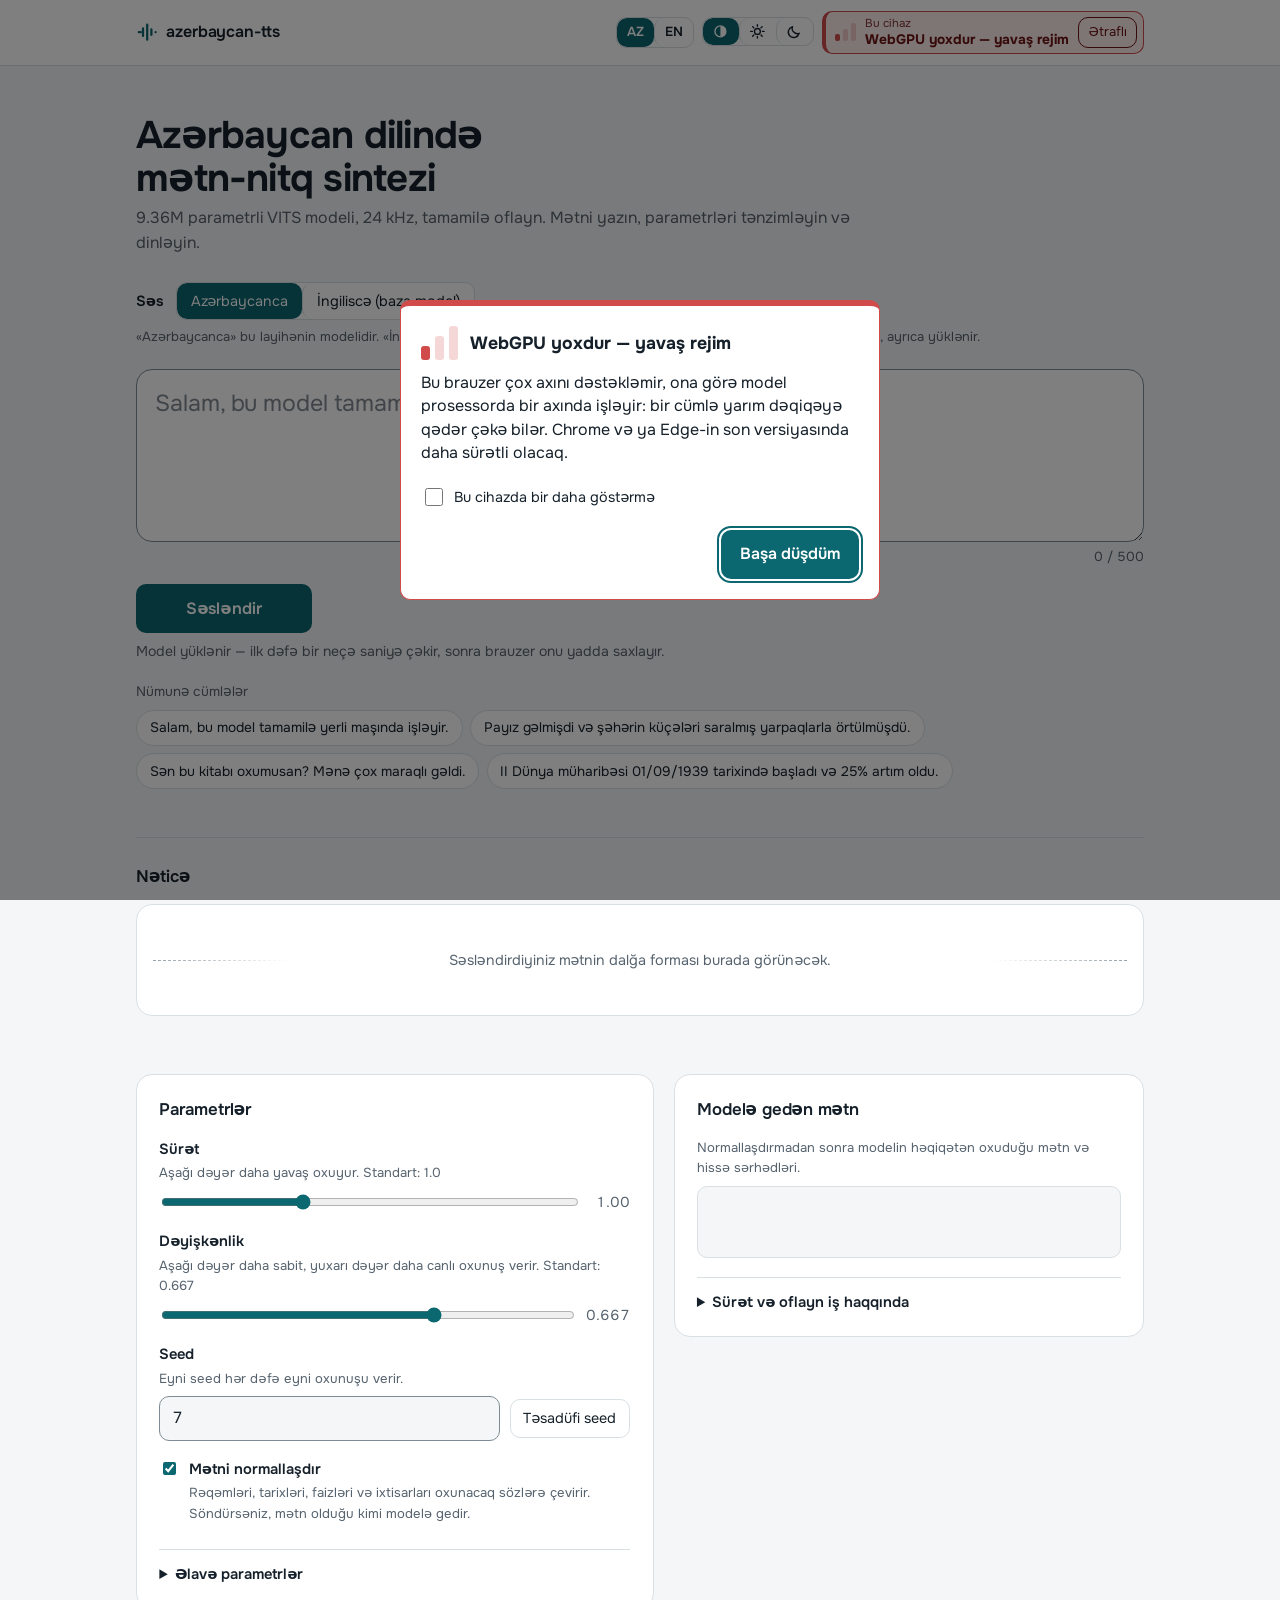
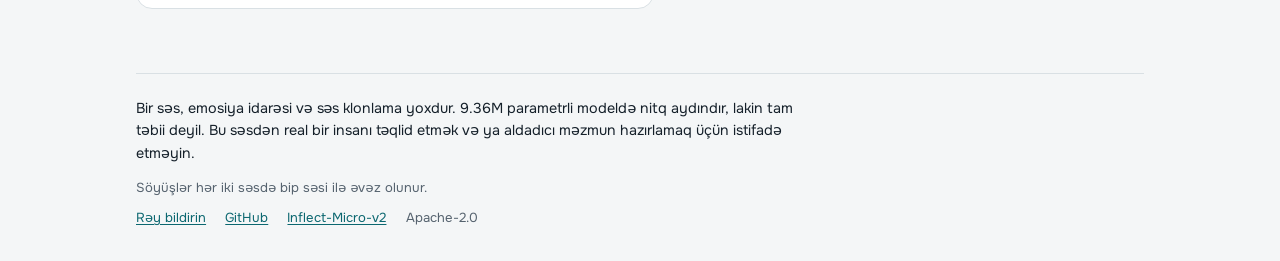
==== web/index.html @ f4b66fbd "feat(web): fit the phone popup on a small screen without scrolling On phones up to 375x667 the popup" ====
<!doctype html>
<html lang="az">
  <head>
    <meta charset="utf-8" />
    <meta name="viewport" content="width=device-width, initial-scale=1, viewport-fit=cover" />
    <title>Azərbaycan dilində mətn-nitq sintezi</title>
    <meta
      name="description"
      content="Offline Azerbaijani text-to-speech running entirely in the browser: a 9.36M-parameter VITS model through ONNX Runtime Web."
    />
    <meta
      name="theme-color"
      content="#f4f6f7"
      data-color="#f4f6f7"
      media="(prefers-color-scheme: light)"
    />
    <meta
      name="theme-color"
      content="#0f1519"
      data-color="#0f1519"
      media="(prefers-color-scheme: dark)"
    />
    <script>
      // Before the first paint, so a dark choice never flashes white.
      // The same rule as initialTheme() in js/theme.js.
      (function () {
        var theme = null;
        try {
          theme = localStorage.getItem("theme");
        } catch (e) {}
        if (theme !== "light" && theme !== "dark") {
          theme = new URLSearchParams(location.search).get("__theme");
        }
        if (theme === "light" || theme === "dark") {
          document.documentElement.setAttribute("data-theme", theme);
        }
      })();
    </script>
    <link rel="preconnect" href="https://cdn.jsdelivr.net" crossorigin />
    <link rel="preconnect" href="https://fonts.googleapis.com" />
    <link rel="preconnect" href="https://fonts.gstatic.com" crossorigin />
    <!-- Onest carries ə, ğ, ı and İ in its latin-ext subset; the system font
         takes over if it never arrives, so the page still works offline. -->
    <link
      rel="stylesheet"
      href="https://fonts.googleapis.com/css2?family=Onest:wght@400;500;600;700&display=swap"
    />
    <link rel="stylesheet" href="./tokens.css" />
    <link rel="stylesheet" href="./styles.css" />
    <link rel="stylesheet" href="./components.css" />
    <link
      rel="icon"
      href="data:image/svg+xml,<svg xmlns='http://www.w3.org/2000/svg' viewBox='0 0 16 16'><rect width='16' height='16' rx='4' fill='%230b6770'/><path d='M3 8h1M5.5 5v6M8 3v10M10.5 6v4M13 8h0' stroke='white' stroke-width='1.6' stroke-linecap='round'/></svg>"
    />
  </head>
  <body>
    <a class="skip-link" href="#text">Mətnə keç</a>

    <header class="topbar">
      <p class="brand" translate="no">
        <svg class="brand-mark" viewBox="0 0 24 24" aria-hidden="true" focusable="false">
          <path d="M3 12h2M7.5 8v8M12 4v16M16.5 9v6M21 12h0" />
        </svg>
        <span class="brand-name">azerbaycan-tts</span>
      </p>

      <div class="topbar-controls">
        <div class="switch" role="group" aria-labelledby="language-label">
          <span id="language-label" class="visually-hidden"></span>
          <div class="segmented segmented-small">
            <button type="button" class="segment is-active" data-language="az" lang="az" aria-label="Azərbaycanca">AZ</button>
            <button type="button" class="segment" data-language="en" lang="en" aria-label="English">EN</button>
          </div>
        </div>

        <div class="switch" role="group" aria-labelledby="theme-label">
          <span id="theme-label" class="visually-hidden">Görünüş</span>
          <div class="segmented segmented-small">
            <button type="button" class="segment is-active" data-theme-choice="auto" aria-label="Avtomatik" title="Avtomatik">
              <svg viewBox="0 0 20 20" aria-hidden="true" focusable="false"><circle cx="10" cy="10" r="6.5" /><path class="fill" d="M10 3.5a6.5 6.5 0 0 1 0 13Z" /></svg>
            </button>
            <button type="button" class="segment" data-theme-choice="light" aria-label="Açıq" title="Açıq">
              <svg viewBox="0 0 20 20" aria-hidden="true" focusable="false"><circle cx="10" cy="10" r="3.5" /><path d="M10 2v2M10 16v2M2 10h2M16 10h2M4.3 4.3l1.4 1.4M14.3 14.3l1.4 1.4M4.3 15.7l1.4-1.4M14.3 5.7l1.4-1.4" /></svg>
            </button>
            <button type="button" class="segment" data-theme-choice="dark" aria-label="Tünd" title="Tünd">
              <svg viewBox="0 0 20 20" aria-hidden="true" focusable="false"><path d="M15.5 12.5A6.5 6.5 0 0 1 7.5 4.5a6.5 6.5 0 1 0 8 8Z" /></svg>
            </button>
          </div>
        </div>

        <!-- Checked the moment the page opens; js/device-check.js decides. -->
        <aside id="device-card" class="device-card" data-tone="pending" aria-labelledby="device-label">
          <span class="meter" data-bars="0" aria-hidden="true"><i></i><i></i><i></i></span>
          <div class="device-body" aria-live="polite">
            <span id="device-label" class="device-label">Bu cihaz</span>
            <strong id="device-title" class="device-title">Cihaz yoxlanılır…</strong>
          </div>
          <button id="device-details" type="button" class="ghost device-details" hidden></button>
        </aside>
      </div>
    </header>

    <dialog id="device-dialog" class="device-dialog" aria-labelledby="dialog-title" aria-describedby="dialog-text">
      <form method="dialog" class="dialog-inner">
        <div class="dialog-head">
          <span class="meter meter-large" data-bars="0" aria-hidden="true"><i></i><i></i><i></i></span>
          <h2 id="dialog-title" class="dialog-title"></h2>
        </div>
        <!-- One panel at a time, so the dialog fits a small phone without
             scrolling: the plain words, or the technical reasons. -->
        <div id="dialog-main" class="dialog-main">
          <p id="dialog-text" class="dialog-text"></p>
          <p id="dialog-note" class="dialog-note" hidden></p>
          <button id="dialog-tech-open" type="button" class="link-button dialog-tech-open" hidden></button>
        </div>
        <div id="dialog-tech" class="dialog-tech" hidden>
          <ul id="dialog-tech-list"></ul>
        </div>
        <label class="dialog-check">
          <input id="dialog-dont-show" type="checkbox" name="dont-show" />
          <span id="dialog-dont-show-label"></span>
        </label>
        <div class="dialog-actions">
          <button id="dialog-tech-back" type="button" class="ghost dialog-tech-back" hidden></button>
          <a id="dialog-direct" class="ghost" target="_blank" rel="noopener" hidden></a>
          <button id="dialog-ok" class="primary dialog-ok" value="ok" autofocus></button>
        </div>
      </form>
    </dialog>

    <!-- Each toast carries its own role: status, or alert for errors. -->
    <div id="toasts" class="toasts"></div>

    <main class="stage">
      <section class="composer" aria-labelledby="title">
        <h1 id="title">Azərbaycan dilində mətn-nitq sintezi</h1>
        <p id="subtitle" class="subtitle"></p>

        <div class="voice-row" role="group" aria-labelledby="voice-label">
          <span class="field-label" id="voice-label">Səs</span>
          <div class="segmented">
            <button type="button" class="segment is-active" data-voice="az">
              Azərbaycanca
            </button>
            <button type="button" class="segment" data-voice="en">English</button>
          </div>
          <span class="field-info voice-info" id="voice-info"></span>
        </div>

        <label id="text-label" class="visually-hidden" for="text">Mətn</label>
        <textarea
          id="text"
          class="script-input"
          rows="4"
          autocomplete="off"
          name="text"
          spellcheck="false"
          enterkeyhint="go"
        ></textarea>
        <!-- The limit and what is wrong with the text; js/text-check.js decides. -->
        <p id="text-count" class="char-count" translate="no"></p>
        <p id="text-error" class="field-error" aria-live="polite" hidden></p>
        <p id="text-warning" class="field-warning" aria-live="polite" hidden></p>

        <div class="actions">
          <button id="speak" type="button" class="primary speak">Səsləndir</button>
          <button id="cancel" type="button" class="ghost cancel" aria-keyshortcuts="Escape" hidden>Dayandır</button>
          <span id="elapsed" class="elapsed" aria-hidden="true"></span>
        </div>

        <div
          id="progress"
          class="progress"
          role="progressbar"
          aria-valuemin="0"
          aria-valuemax="100"
          hidden
        >
          <div class="progress-fill"></div>
        </div>
        <p id="status" class="status" role="status" aria-live="polite"></p>
        <p id="slow-note" class="note slow-note" hidden></p>

        <!-- Phones only: why it is slower, where the result will appear, and
             what gives full speed and quality. js/backend-plan.js decides. -->
        <div id="phone-note" class="phone-note" role="note" hidden>
          <svg class="phone-note-icon" viewBox="0 0 20 20" aria-hidden="true" focusable="false">
            <rect x="5" y="1.5" width="10" height="17" rx="2.2" />
            <path d="M8.5 15.5h3" />
          </svg>
          <p>
            <span id="phone-note-text"></span>
            <button id="phone-why" type="button" class="link-button"></button>
          </p>
        </div>

        <div class="examples">
          <span id="examples-label" class="examples-label"></span>
          <div id="examples" class="example-list"></div>
        </div>
      </section>

      <section id="result" class="result" aria-labelledby="audio-label">
        <div class="result-head">
          <h2 id="audio-label" class="section-title"></h2>
          <span id="result-ready" class="ready-chip" hidden>
            <svg viewBox="0 0 20 20" aria-hidden="true" focusable="false"><path d="M4.5 10.5l3.5 3.5 7.5-8" /></svg>
            <span id="result-ready-text"></span>
          </span>
        </div>

        <!-- Which step of the fallback chain is speaking; js/mode-banner.js decides. -->
        <div id="mode-banner" class="mode-banner" role="note" aria-labelledby="mode-title" aria-live="polite" hidden>
          <svg class="mode-icon" viewBox="0 0 20 20" aria-hidden="true" focusable="false">
            <path class="icon-fast" d="M11.5 1.5 4 11h5l-1.5 7.5L15 9h-5l1.5-7.5Z" />
            <path class="icon-full" d="M10 1.5a8.5 8.5 0 1 0 0 17 8.5 8.5 0 0 0 0-17Zm-1.2 12.1L5 9.8l1.3-1.3 2.5 2.5 5-5 1.3 1.3-6.3 6.3Z" />
            <path class="icon-warn" d="M10 1.5 .8 17.5h18.4L10 1.5Zm-.9 5.5h1.8v5.5H9.1V7Zm0 7h1.8v1.8H9.1V14Z" />
          </svg>
          <div class="mode-body">
            <p id="mode-title" class="mode-title"></p>
            <p id="mode-text" class="mode-text"></p>
            <p id="mode-gpu" class="mode-text" hidden></p>
            <button id="mode-action" type="button" class="ghost mode-action" hidden></button>
          </div>
        </div>

        <!-- A picture of the audio; the <audio> below is the real control. -->
        <div class="wave" data-state="empty">
          <canvas id="wave" class="wave-canvas" aria-hidden="true"></canvas>
          <p id="wave-empty" class="wave-empty"></p>
        </div>

        <audio id="audio" controls preload="none" aria-describedby="stats" hidden></audio>
        <div class="result-actions">
          <a id="download" class="ghost" download="azerbaycan-tts.wav" hidden></a>
          <button id="copy-diagnostics" type="button" class="ghost" hidden></button>
          <span id="mode-badge" class="mode-badge" translate="no" hidden></span>
        </div>
        <p id="stats" class="stats"></p>
        <p id="copy-status" class="note" role="status" aria-live="polite"></p>
        <pre id="diagnostics" class="diagnostics" translate="no" hidden></pre>
      </section>

      <div class="lower">
        <section class="panel" aria-labelledby="parameters-heading">
          <h2 id="parameters-heading" class="section-title">Parametrlər</h2>

          <label class="field">
            <span class="field-label" id="speed-label">Sürət</span>
            <span class="field-info" id="speed-info"></span>
            <span class="slider-row">
              <input id="speed" type="range" min="0.5" max="2" step="0.05" value="1" />
              <output id="speed-value" for="speed">1.00</output>
            </span>
          </label>

          <label class="field">
            <span class="field-label" id="variation-label">Dəyişkənlik</span>
            <span class="field-info" id="variation-info"></span>
            <span class="slider-row">
              <input
                id="variation"
                type="range"
                min="0"
                max="1"
                step="0.001"
                value="0.667"
              />
              <output id="variation-value" for="variation">0.667</output>
            </span>
          </label>

          <label class="field">
            <span class="field-label" id="seed-label">Seed</span>
            <span class="field-info" id="seed-info"></span>
            <span class="slider-row">
              <input
                id="seed"
                type="number"
                name="seed"
                inputmode="numeric"
                autocomplete="off"
                min="0"
                step="1"
                value="7"
              />
              <button id="shuffle" type="button" class="ghost"></button>
            </span>
          </label>

          <label class="field checkbox">
            <input id="normalise" type="checkbox" checked />
            <span>
              <span class="field-label" id="normalise-label"></span>
              <span class="field-info" id="normalise-info"></span>
            </span>
          </label>

          <details class="advanced">
            <summary id="advanced-label"></summary>
            <label class="field">
              <span class="field-label" id="max-words-label"></span>
              <span class="field-info" id="max-words-info"></span>
              <span class="slider-row">
                <input id="max-words" type="range" min="0" max="40" step="1" value="15" />
                <output id="max-words-value" for="max-words">15</output>
              </span>
            </label>
          </details>
        </section>

        <section class="panel" aria-labelledby="chunks-label">
          <h2 class="section-title" id="chunks-label"></h2>
          <p class="field-info" id="chunks-info"></p>
          <pre id="chunks" class="chunks" aria-live="polite"></pre>

          <details class="about">
            <summary id="about-label"></summary>
            <p id="offline-note" class="note"></p>
            <p id="speed-note" class="note"></p>
          </details>
        </section>
      </div>
    </main>

    <footer class="page-foot">
      <p id="footer"></p>
      <p id="censor-note" class="note"></p>
      <p class="note links">
        <a
          id="feedback-link"
          href="https://huggingface.co/spaces/ilqarrrr/Inflect_Micro_v2_Azerbaijan/discussions"
          target="_blank"
          rel="noopener"
        >Rəy bildirin</a>
        <a href="https://github.com/HuseynliIlqar/Inflect_Micro_v2_Azerbaijan">GitHub</a>
        <a href="https://huggingface.co/owensong/Inflect-Micro-v2">Inflect-Micro-v2</a>
        <span>Apache-2.0</span>
      </p>
    </footer>

    <script type="module" src="./app.js"></script>
  </body>
</html>
---- web/tokens.css ----
/* Design tokens: one light set, then the dark set twice -- once for a device
   in dark mode, once for a visitor who picked dark. Keep the three in sync. */

:root {
  color-scheme: light dark;

  --ink: #15202a;
  --ink-soft: #56636f;
  --paper: #f4f6f7;
  --panel: #ffffff;
  --line: #d9e0e4;
  --accent: #0b6770;
  --accent-ink: #ffffff;
  --accent-soft: #e1eff0;
  --focus: #0b6770;
  --wave-rest: #8a979f;
  /* Form fields need a 3:1 boundary (WCAG 1.4.11); --line is for dividers. */
  --field-line: #7f8c95;
  /* The mode banner: fast mode and fallbacks are warnings, not errors. */
  --warn-bg: #fff5e0;
  --warn-line: #e0a23c;
  --warn-ink: #5a3a00;
  /* The device check: green when WebGPU runs, red when one thread must do. */
  --good-bg: #e8f6ec;
  --good-line: #2f9e55;
  --good-ink: #0f4d25;
  --bad-bg: #fdecec;
  --bad-line: #d24b4b;
  --bad-ink: #6e1414;

  --radius: 10px;
  --radius-lg: 16px;
  --gap: 1rem;
  --gutter: max(16px, env(safe-area-inset-left));
  --stage: 1040px;
  --measure: 68ch;
  --font: "Onest", ui-sans-serif, system-ui, "Segoe UI", Roboto, sans-serif;
  --mono: ui-monospace, SFMono-Regular, Menlo, Consolas, monospace;
}

/* Dark follows the device unless the visitor picked light; `data-theme` is set
   by js/theme.js (and the inline script in index.html, before first paint). */
@media (prefers-color-scheme: dark) {
  :root:not([data-theme="light"]) {
    --ink: #e4ebee;
    --ink-soft: #93a2ad;
    --paper: #0f1519;
    --panel: #151d22;
    --line: #243038;
    --accent: #56c2c8;
    --accent-ink: #052326;
    --accent-soft: #11302f;
    --focus: #7fd3d8;
    --wave-rest: #5f707b;
    --field-line: #5f707b;
    --warn-bg: #2a2111;
    --warn-line: #9a6f22;
    --warn-ink: #f2d8a2;
    --good-bg: #10261a;
    --good-line: #2f8f52;
    --good-ink: #b6e8c6;
    --bad-bg: #2c1414;
    --bad-line: #b14545;
    --bad-ink: #f4c2c2;
  }
}

:root[data-theme="dark"] {
  color-scheme: dark;
  --ink: #e4ebee;
  --ink-soft: #93a2ad;
  --paper: #0f1519;
  --panel: #151d22;
  --line: #243038;
  --accent: #56c2c8;
  --accent-ink: #052326;
  --accent-soft: #11302f;
  --focus: #7fd3d8;
  --wave-rest: #5f707b;
  --field-line: #5f707b;
  --warn-bg: #2a2111;
  --warn-line: #9a6f22;
  --warn-ink: #f2d8a2;
  --good-bg: #10261a;
  --good-line: #2f8f52;
  --good-ink: #b6e8c6;
  --bad-bg: #2c1414;
  --bad-line: #b14545;
  --bad-ink: #f4c2c2;
}

:root[data-theme="light"] {
  color-scheme: light;
}
---- web/styles.css ----
/* A quiet page with one loud thing: the waveform of what was just spoken.
   Caspian teal on cool paper; Onest for everything, monospace only where the
   text is literally machine input (the chunks, the diagnostics). */

* {
  box-sizing: border-box;
}

/* `hidden` must win over any `display` a class sets, e.g. `.ghost`. */
[hidden] {
  display: none !important;
}

body {
  margin: 0;
  touch-action: manipulation;
  -webkit-tap-highlight-color: transparent;
  padding-bottom: env(safe-area-inset-bottom);
  background: var(--paper);
  color: var(--ink);
  font: 16px/1.55 var(--font);
  -webkit-text-size-adjust: 100%;
}

h1 {
  margin: 0 0 0.4rem;
  max-width: 22ch;
  text-wrap: balance;
  font-size: clamp(1.6rem, 3.6vw, 2.4rem);
  font-weight: 650;
  line-height: 1.12;
  letter-spacing: -0.02em;
}

.section-title {
  margin: 0 0 0.9rem;
  font-size: 1.05rem;
  font-weight: 600;
  letter-spacing: -0.005em;
}

a {
  color: var(--accent);
  text-underline-offset: 0.18em;
}

a:hover {
  text-decoration-thickness: 2px;
}

:focus-visible {
  outline: 2px solid var(--focus);
  outline-offset: 2px;
}

/* -- the top bar: identity on the left, page settings on the right ----------- */

.topbar {
  display: flex;
  flex-wrap: wrap;
  gap: 0.6rem 1rem;
  align-items: center;
  justify-content: space-between;
  /* The bar spans the window; its contents line up with the stage below. */
  padding: 0.7rem max(var(--gutter), calc((100% - var(--stage)) / 2 + var(--gutter)));
  border-bottom: 1px solid var(--line);
  background: var(--panel);
}

.brand {
  display: inline-flex;
  gap: 0.5rem;
  align-items: center;
  margin: 0;
  font-weight: 600;
  letter-spacing: -0.01em;
}

.brand-mark {
  width: 1.4rem;
  height: 1.4rem;
  fill: none;
  stroke: var(--accent);
  stroke-width: 2.4;
  stroke-linecap: round;
}

.topbar-controls {
  display: flex;
  flex-wrap: wrap;
  gap: 0.5rem;
  align-items: center;
}

/* -- controls ------------------------------------------------------------------ */

.segmented {
  display: inline-flex;
  border: 1px solid var(--line);
  border-radius: var(--radius);
  overflow: hidden;
  background: var(--panel);
}

.segment {
  display: inline-flex;
  gap: 0.35rem;
  align-items: center;
  justify-content: center;
  padding: 0.45rem 0.85rem;
  border: 0;
  background: transparent;
  color: var(--ink);
  font: inherit;
  font-size: 0.9rem;
  cursor: pointer;
}

.segment + .segment {
  border-inline-start: 1px solid var(--line);
}

.segment.is-active {
  background: var(--accent);
  color: var(--accent-ink);
}

.segmented-small .segment {
  padding: 0.3rem 0.6rem;
  font-size: 0.82rem;
  font-weight: 600;
  letter-spacing: 0.02em;
}

.segment svg {
  width: 1.05rem;
  height: 1.05rem;
  fill: none;
  stroke: currentColor;
  stroke-width: 1.6;
  stroke-linecap: round;
}

.segment svg .fill {
  fill: currentColor;
  stroke: none;
}

button,
.ghost {
  font: inherit;
  border-radius: var(--radius);
  cursor: pointer;
}

.primary {
  width: 100%;
  padding: 0.75rem 1.2rem;
  border: 0;
  background: var(--accent);
  color: var(--accent-ink);
  font-weight: 600;
}

.primary[disabled] {
  opacity: 0.55;
  cursor: progress;
}

.ghost {
  display: inline-block;
  padding: 0.45rem 0.8rem;
  border: 1px solid var(--line);
  background: transparent;
  color: inherit;
  font-size: 0.9rem;
  text-decoration: none;
  white-space: nowrap;
}

/* Only where a pointer can hover: on a touch screen the hover colour would
   stick to the last button tapped. */
@media (hover: hover) {
  .segment:hover:not(.is-active),
  .example:hover,
  .ghost:hover {
    border-color: var(--accent);
    color: var(--accent);
  }

  .primary:hover:not([disabled]) {
    filter: brightness(1.08);
  }
}

/* -- the stage ----------------------------------------------------------------- */

.stage {
  max-width: var(--stage);
  margin: 0 auto;
  padding: clamp(1.5rem, 4vw, 3rem) var(--gutter) 0;
}

.subtitle {
  margin: 0 0 1.6rem;
  max-width: var(--measure);
  color: var(--ink-soft);
}

.voice-row {
  display: flex;
  flex-wrap: wrap;
  gap: 0.4rem 0.75rem;
  align-items: center;
  margin-bottom: 0.9rem;
}

.voice-row .field-label {
  margin: 0;
}

.voice-info {
  flex-basis: 100%;
  margin: 0;
}

/* The script: what will be spoken, set large, because it is the point. */
.script-input {
  display: block;
  width: 100%;
  min-height: 9.5rem;
  padding: 1rem 1.15rem;
  border: 1px solid var(--field-line);
  border-radius: var(--radius-lg);
  background: var(--panel);
  color: var(--ink);
  font: 400 clamp(1.15rem, 2.2vw, 1.45rem) / 1.5 var(--font);
  letter-spacing: -0.005em;
  resize: vertical;
}

.script-input::placeholder {
  color: var(--ink-soft);
  opacity: 0.75;
}

.script-input:focus-visible {
  /* Transparent, not none: forced-colors mode paints it where the shadow vanishes. */
  outline: 2px solid transparent;
  border-color: var(--accent);
  box-shadow: 0 0 0 3px color-mix(in srgb, var(--accent) 28%, transparent);
}

.actions {
  display: flex;
  flex-wrap: wrap;
  gap: 0.6rem;
  align-items: center;
  margin-top: 1rem;
}

.speak {
  width: auto;
  min-width: 11rem;
  padding-inline: 1.6rem;
  font-size: 1.02rem;
}

.cancel {
  padding-block: 0.7rem;
}

.elapsed {
  margin-inline-start: auto;
  font-size: 0.88rem;
  color: var(--ink-soft);
  font-variant-numeric: tabular-nums;
}

.status {
  min-height: 1.5rem;
  margin: 0.5rem 0 0;
  font-size: 0.88rem;
  color: var(--ink-soft);
}

.progress {
  position: relative;
  height: 4px;
  margin-top: 0.9rem;
  overflow: hidden;
  border-radius: 999px;
  background: var(--line);
}

.progress-fill {
  height: 100%;
  width: 0;
  border-radius: inherit;
  background: var(--accent);
  transition: width 0.25s ease-out;
}

/* A known fraction can sit still for a whole chunk; a faint shimmer on the
   track shows the work has not stalled. */
.progress:not(.is-indeterminate)::after {
  content: "";
  position: absolute;
  inset: 0;
  background: linear-gradient(
    90deg,
    transparent,
    color-mix(in srgb, var(--accent) 35%, transparent),
    transparent
  );
  transform: translateX(-100%);
  animation: progress-shimmer 1.6s ease-in-out infinite;
}

@keyframes progress-shimmer {
  to {
    transform: translateX(100%);
  }
}

/* Unknown size: a segment sweeps across instead of a width that means nothing. */
.progress.is-indeterminate .progress-fill {
  position: absolute;
  inset-block: 0;
  width: 35%;
  animation: progress-sweep 1.2s ease-in-out infinite;
}

@keyframes progress-sweep {
  from {
    left: -35%;
  }
  to {
    left: 100%;
  }
}

.slow-note {
  margin-top: 0.2rem;
}

.examples {
  margin-top: 1rem;
}

.examples-label {
  display: block;
  margin-bottom: 0.5rem;
  font-size: 0.85rem;
  color: var(--ink-soft);
}

.example-list {
  display: flex;
  flex-wrap: wrap;
  gap: 0.45rem;
}

.example {
  max-width: 100%;
  padding: 0.4rem 0.8rem;
  border: 1px solid var(--line);
  border-radius: 999px;
  background: var(--panel);
  color: inherit;
  font-size: 0.86rem;
  text-align: start;
  white-space: normal;
}

/* -- the result: the waveform, then the player ---------------------------------- */

.result {
  margin-top: clamp(2rem, 5vw, 3rem);
  padding-top: 1.6rem;
  border-top: 1px solid var(--line);
}

.wave {
  position: relative;
  height: 112px;
  padding: 0.8rem 1rem;
  border: 1px solid var(--line);
  border-radius: var(--radius-lg);
  background: var(--panel);
}

.wave-canvas {
  display: block;
  width: 100%;
  height: 100%;
}

.wave[data-state="ready"] .wave-canvas {
  cursor: pointer;
}

/* Before the first clip: a dashed baseline where the audio will be drawn. */
.wave[data-state="empty"]::before {
  content: "";
  position: absolute;
  inset-inline: 1rem;
  top: 50%;
  border-top: 1px dashed var(--wave-rest);
}

.wave-empty {
  position: absolute;
  inset: 0;
  display: grid;
  place-items: center;
  margin: 0;
  padding: 0 1rem;
  text-align: center;
  font-size: 0.9rem;
  color: var(--ink-soft);
}

.wave-empty:not(:empty) {
  /* The text sits on a patch of panel so the dashed line does not strike it. */
  background: radial-gradient(closest-side, var(--panel) 70%, transparent);
}

.wave[data-state="ready"] .wave-empty {
  display: none;
}

.result audio {
  display: block;
  width: 100%;
  margin-top: 0.75rem;
}

.result-actions {
  display: flex;
  flex-wrap: wrap;
  gap: 0.5rem;
  align-items: center;
  margin-top: 0.6rem;
}



.stats {
  margin: 0.5rem 0 0;
  font-size: 0.85rem;
  color: var(--ink-soft);
  font-variant-numeric: tabular-nums;
}

/* -- below the result: the knobs, and what the model actually read -------------- */

.lower {
  display: grid;
  grid-template-columns: minmax(0, 1.1fr) minmax(0, 1fr);
  gap: 1.25rem;
  align-items: start;
  margin-top: clamp(2rem, 5vw, 3rem);
}

@media (max-width: 820px) {
  .lower {
    grid-template-columns: minmax(0, 1fr);
  }
}

.panel {
  padding: clamp(1rem, 2.5vw, 1.4rem);
  background: var(--panel);
  border: 1px solid var(--line);
  border-radius: var(--radius-lg);
}

.field {
  display: block;
  margin-bottom: 1.1rem;
}

.field-label {
  display: block;
  margin-bottom: 0.15rem;
  font-weight: 600;
  font-size: 0.92rem;
}

.field-info {
  display: block;
  margin-bottom: 0.45rem;
  font-size: 0.82rem;
  color: var(--ink-soft);
}

input[type="number"] {
  width: 100%;
  padding: 0.55rem 0.7rem;
  border: 1px solid var(--field-line);
  border-radius: var(--radius);
  background: var(--paper);
  color: inherit;
  font: inherit;
  font-variant-numeric: tabular-nums;
}

.slider-row {
  display: flex;
  gap: 0.6rem;
  align-items: center;
}

input[type="range"] {
  flex: 1;
  min-width: 0;
  accent-color: var(--accent);
}

output {
  min-width: 4ch;
  font-variant-numeric: tabular-nums;
  font-size: 0.9rem;
  color: var(--ink-soft);
  text-align: end;
}

.checkbox {
  display: flex;
  gap: 0.6rem;
  align-items: start;
}

.checkbox input {
  margin-top: 0.25rem;
  accent-color: var(--accent);
}

.chunks {
  margin: 0;
  padding: 0.7rem 0.8rem;
  min-height: 4.5rem;
  max-height: 14rem;
  overflow: auto;
  border: 1px solid var(--line);
  border-radius: var(--radius);
  background: var(--paper);
  font: 0.85rem/1.55 var(--mono);
  white-space: pre-wrap;
  word-break: break-word;
}

.advanced,
.about {
  border-top: 1px solid var(--line);
  padding-top: 0.8rem;
}

.about {
  margin-top: 1.2rem;
}

.advanced summary,
.about summary {
  cursor: pointer;
  font-weight: 600;
  font-size: 0.92rem;
}

.advanced .field {
  margin: 0.9rem 0 0.2rem;
}

.note {
  margin: 0.6rem 0 0;
  font-size: 0.82rem;
  color: var(--ink-soft);
}

.page-foot {
  max-width: var(--stage);
  margin: clamp(2.5rem, 6vw, 4rem) auto 0;
  padding: 1.5rem var(--gutter) 2rem;
  /* A rule as wide as the stage's content, not its padding. */
  background: linear-gradient(var(--line), var(--line)) center top /
    calc(100% - 2 * var(--gutter)) 1px no-repeat;
  font-size: 0.9rem;
  color: var(--ink-soft);
}

.page-foot > p:first-child {
  max-width: var(--measure);
  margin-top: 0;
  color: var(--ink);
}

.links {
  display: flex;
  flex-wrap: wrap;
  gap: 0.4rem 1.2rem;
}

.skip-link {
  position: absolute;
  left: -9999px;
  padding: 0.5rem 0.9rem;
  background: var(--accent);
  color: var(--accent-ink);
  border-radius: var(--radius);
}

.skip-link:focus-visible {
  left: 16px;
  top: 16px;
  z-index: 10;
}

.visually-hidden {
  position: absolute;
  width: 1px;
  height: 1px;
  padding: 0;
  margin: -1px;
  overflow: hidden;
  clip-path: inset(50%);
  white-space: nowrap;
}


/* -- phones ------------------------------------------------------------------ */

/* A finger needs about 44px; a mouse does not, so the desktop stays compact. */
@media (pointer: coarse) {
  .segment,
  .ghost,
  .example {
    min-height: 44px;
  }

  .segmented-small .segment {
    min-width: 44px;
  }

  .ghost {
    display: inline-flex;
    align-items: center;
    justify-content: center;
  }

  .primary {
    min-height: 48px;
  }

  /* Padding, not display: flex -- flex would drop the disclosure triangle. */
  .advanced summary,
  .about summary {
    padding-block: 0.7rem;
  }

  .links a {
    display: inline-block;
    min-width: 44px;
    padding-block: 0.75rem;
    text-align: center;
  }
}

@media (max-width: 640px) {
  .topbar-controls {
    display: contents;
  }

  .brand {
    margin-inline-end: auto;
  }

  /* The heading right below names the page; the mark is enough up here. */
  .brand-name {
    position: absolute;
    width: 1px;
    height: 1px;
    overflow: hidden;
    clip-path: inset(50%);
    white-space: nowrap;
  }

  .subtitle {
    margin-bottom: 1.2rem;
    font-size: 0.95rem;
  }

  .script-input {
    min-height: 8rem;
    padding: 0.85rem 0.9rem;
  }

  .speak {
    flex: 1;
  }

  .elapsed {
    flex-basis: 100%;
    margin-inline-start: 0;
    text-align: end;
  }

  .wave {
    height: 88px;
    padding: 0.6rem 0.75rem;
  }

  .voice-row .segmented {
    display: flex;
    width: 100%;
  }

  .voice-row .segment {
    flex: 1 1 auto;
    min-width: 0;
    padding-inline: 0.5rem;
  }

  .panel {
    padding: 1rem 0.9rem;
  }
}

/* A phone held sideways has ~360px of height: the header must not eat half. */
@media (max-height: 500px) and (orientation: landscape) {
  .stage {
    padding-top: 1rem;
  }

  /* So the text box and the button share the first screen. */
  .script-input {
    min-height: 5rem;
  }

  /* Descriptions only: upright, the same phone shows them again. */
  .subtitle,
  .voice-info {
    display: none;
  }

  .voice-row {
    margin-bottom: 0.6rem;
  }

  /* One line: the width is there, the height is not. */
  h1 {
    max-width: none;
    margin-bottom: 0.7rem;
    font-size: 1.35rem;
  }

  .topbar {
    padding-block: 0.4rem;
  }
}

/* 320px phones: keep "İngiliscə (baza model)" on one line. */
@media (max-width: 360px) {
  .voice-row .segment {
    padding-inline: 0.35rem;
    font-size: 0.82rem;
  }
}

/* Folding phones (~280px): the voice labels cannot share a line, so the
   options stack instead of being clipped. */
@media (max-width: 300px) {
  .voice-row .segmented {
    flex-direction: column;
  }

  .voice-row .segment + .segment {
    border-inline-start: 0;
    border-block-start: 1px solid var(--line);
  }
}

@media (prefers-reduced-motion: reduce) {
  * {
    animation: none !important;
    transition: none !important;
  }

  /* Without the sweep, show that work is running as a dimmed full bar. */
  .progress.is-indeterminate .progress-fill {
    left: 0;
    width: 100%;
    opacity: 0.45;
  }
}
---- web/components.css ----
/* The fallback chain's mode banner; the device check: card, meter, dialog,
   toasts; the phone note and the result's Ready chip. Loaded after styles.css,
   whose tokens and base controls these build on. */

/* -- the mode banner: which step of the fallback chain is speaking -------------- */

.mode-banner {
  display: flex;
  gap: 0.7rem;
  align-items: flex-start;
  margin: 0.5rem 0;
  padding: 0.75rem 0.85rem;
  border: 1px solid var(--warn-line);
  border-inline-start-width: 4px;
  border-radius: var(--radius);
  background: var(--warn-bg);
  color: var(--warn-ink);
}

/* Full quality was chosen: information, not a warning. */
.mode-banner[data-kind="full"] {
  border-color: var(--accent);
  background: var(--panel);
  color: var(--ink);
}

.mode-icon {
  flex: none;
  width: 1.25rem;
  height: 1.25rem;
  margin-top: 0.1rem;
  fill: currentColor;
}

.mode-icon path {
  display: none;
}

.mode-banner[data-kind="fast"] .icon-fast,
.mode-banner[data-kind="full"] .icon-full,
.mode-banner[data-kind="int8-failed"] .icon-warn,
.mode-banner[data-kind="gpu-failed"] .icon-warn {
  display: inline;
}

.mode-body {
  min-width: 0;
}

.mode-title {
  margin: 0;
  font-weight: 700;
}

.mode-text {
  margin: 0.2rem 0 0;
  font-size: 0.9rem;
  overflow-wrap: anywhere;
}

.mode-action {
  margin-top: 0.6rem;
  min-height: 44px;
  border-color: currentColor;
  font-weight: 600;
}

.mode-badge {
  display: inline-flex;
  gap: 0.35rem;
  padding: 0.2rem 0.55rem;
  border: 1px solid var(--line);
  border-radius: 999px;
  font: 0.8rem/1.4 ui-monospace, SFMono-Regular, Menlo, Consolas, monospace;
  color: var(--ink-soft);
}

.mode-badge[data-precision="int8"] {
  border-color: var(--warn-line);
  background: var(--warn-bg);
  color: var(--warn-ink);
}

.diagnostics {
  margin: 0.4rem 0 0;
  padding: 0.5rem 0.6rem;
  border: 1px solid var(--line);
  border-radius: var(--radius);
  background: var(--paper);
  font: 0.78rem/1.45 ui-monospace, SFMono-Regular, Menlo, Consolas, monospace;
  white-space: pre-wrap;
  word-break: break-word;
  user-select: all;
}


/* -- the device check: card, meter, dialog, toasts ------------------------------ */

/* One tone per verdict; every surface below reads these three. */
[data-tone="good"] {
  --tone-bg: var(--good-bg);
  --tone-line: var(--good-line);
  --tone-ink: var(--good-ink);
}

[data-tone="warn"] {
  --tone-bg: var(--warn-bg);
  --tone-line: var(--warn-line);
  --tone-ink: var(--warn-ink);
}

[data-tone="bad"] {
  --tone-bg: var(--bad-bg);
  --tone-line: var(--bad-line);
  --tone-ink: var(--bad-ink);
}

[data-tone="pending"] {
  --tone-bg: var(--panel);
  --tone-line: var(--line);
  --tone-ink: var(--ink-soft);
}

/* The speed meter: three rising bars, as many lit as the device is fast. */
.meter {
  display: inline-flex;
  flex: none;
  align-items: flex-end;
  gap: 3px;
  height: 18px;
  color: var(--tone-line);
}

.meter i {
  width: 5px;
  border-radius: 2px;
  background: currentColor;
  opacity: 0.22;
  transition: opacity 0.25s ease-out;
}

.meter i:nth-child(1) {
  height: 40%;
}

.meter i:nth-child(2) {
  height: 70%;
  transition-delay: 0.12s;
}

.meter i:nth-child(3) {
  height: 100%;
  transition-delay: 0.24s;
}

.meter[data-bars="1"] i:nth-child(-n + 1),
.meter[data-bars="2"] i:nth-child(-n + 2),
.meter[data-bars="3"] i {
  opacity: 1;
}

.meter-large {
  height: 34px;
  gap: 5px;
}

.meter-large i {
  width: 9px;
  border-radius: 3px;
}

.device-card {
  display: flex;
  flex-basis: 100%;
  align-items: center;
  gap: 0.7rem;
  padding: 0.55rem 0.7rem;
  border: 1px solid var(--tone-line);
  border-inline-start-width: 4px;
  border-radius: var(--radius);
  background: var(--tone-bg);
  color: var(--tone-ink);
}

.device-body {
  display: flex;
  flex: 1;
  flex-direction: column;
  min-width: 0;
}

.device-label {
  font-size: 0.78rem;
  opacity: 0.85;
}

.device-title {
  font-size: 0.95rem;
  overflow-wrap: anywhere;
}

.device-details {
  flex: none;
  border-color: currentColor;
  color: inherit;
}

.device-dialog {
  width: min(30rem, calc(100vw - 32px));
  padding: 0;
  border: 1px solid var(--tone-line);
  border-top-width: 6px;
  border-radius: var(--radius);
  background: var(--panel);
  color: var(--ink);
}

.device-dialog::backdrop {
  background: rgb(0 0 0 / 0.5);
}

.dialog-inner {
  display: flex;
  flex-direction: column;
  gap: 0.7rem;
  padding: 1.25rem;
}

.dialog-inner .meter {
  color: var(--tone-line);
}

.dialog-title {
  margin: 0;
  font-size: 1.2rem;
  letter-spacing: 0;
  text-transform: none;
  color: var(--ink);
  text-wrap: balance;
}

.dialog-text,
.dialog-note {
  margin: 0;
}

.dialog-note {
  font-size: 0.88rem;
  color: var(--ink-soft);
}

.dialog-check {
  display: flex;
  gap: 0.55rem;
  align-items: center;
  min-height: 44px;
  font-size: 0.9rem;
  cursor: pointer;
}

.dialog-check input {
  width: 1.1rem;
  height: 1.1rem;
  accent-color: var(--accent);
}

.dialog-actions {
  display: flex;
  flex-wrap: wrap;
  gap: 0.5rem;
  justify-content: flex-end;
}

.dialog-actions .ghost,
.dialog-ok {
  display: inline-flex;
  align-items: center;
  justify-content: center;
  min-height: 44px;
}

.dialog-ok {
  width: auto;
  min-width: 8rem;
}

.toasts {
  position: fixed;
  z-index: 20;
  inset-inline: 16px;
  bottom: max(16px, env(safe-area-inset-bottom));
  display: flex;
  flex-direction: column;
  gap: 0.5rem;
  pointer-events: none;
}

@media (min-width: 720px) {
  .toasts {
    inset-inline: auto 24px;
    width: 24rem;
  }
}

.toast {
  display: flex;
  gap: 0.6rem;
  align-items: flex-start;
  padding: 0.75rem 0.6rem 0.75rem 0.85rem;
  border: 1px solid var(--tone-line);
  border-inline-start-width: 4px;
  border-radius: var(--radius);
  background: var(--tone-bg);
  color: var(--tone-ink);
  box-shadow: 0 8px 24px rgb(0 0 0 / 0.18);
  pointer-events: auto;
  animation: toast-in 0.2s ease-out;
}

@keyframes toast-in {
  from {
    opacity: 0;
    transform: translateY(8px);
  }
}

.toast-body {
  flex: 1;
  min-width: 0;
}

.toast-title {
  margin: 0;
  font-weight: 700;
}

.toast-text {
  margin: 0.15rem 0 0;
  font-size: 0.9rem;
  overflow-wrap: anywhere;
}

.toast-close {
  flex: none;
  width: 32px;
  height: 32px;
  padding: 0;
  border: 0;
  border-radius: 6px;
  background: transparent;
  color: inherit;
  font-size: 1.25rem;
  line-height: 1;
}

.toast-close:hover {
  background: rgb(127 127 127 / 0.18);
}

@media (pointer: coarse) {
  .toast-close {
    width: 44px;
    height: 44px;
  }
}

/* Below the text box: "123 / 500", a caution near the limit, red past it. */
.char-count {
  margin: 0.35rem 0 0;
  color: var(--ink-soft);
  font-size: 0.82rem;
  font-variant-numeric: tabular-nums;
  text-align: end;
}

.char-count.is-near {
  color: var(--warn-ink);
}

.char-count.is-over {
  color: var(--bad-ink);
  font-weight: 600;
}

.field-error,
.field-warning {
  margin: 0.4rem 0 0;
  padding: 0.45rem 0.65rem;
  border-inline-start: 3px solid var(--bad-line);
  border-radius: 6px;
  background: var(--bad-bg);
  color: var(--bad-ink);
  font-size: 0.88rem;
}

.field-warning {
  border-inline-start-color: var(--warn-line);
  background: var(--warn-bg);
  color: var(--warn-ink);
}

textarea[aria-invalid="true"] {
  border-color: var(--bad-line);
}


/* -- the device card in the top bar ---------------------------------------------- */

/* Compact beside the switches; it takes a row of its own on a phone. */
.topbar .device-card {
  flex-basis: auto;
  padding: 0.3rem 0.35rem 0.3rem 0.6rem;
  gap: 0.55rem;
}

.topbar .device-label {
  font-size: 0.72rem;
  line-height: 1.2;
}

.topbar .device-title {
  font-size: 0.86rem;
  line-height: 1.25;
}

.topbar .device-details {
  padding: 0.25rem 0.6rem;
  font-size: 0.82rem;
}

@media (max-width: 640px) {
  .topbar .device-card {
    flex-basis: 100%;
    order: 3;
  }
}

/* -- phones: the plain note under Speak, and finding the result ----------------- */

.phone-note {
  display: flex;
  gap: 0.6rem;
  align-items: flex-start;
  margin-top: 0.9rem;
  padding: 0.75rem 0.85rem;
  border-radius: var(--radius);
  background: var(--accent-soft);
  font-size: 0.88rem;
}

.phone-note p {
  margin: 0;
}

/* On its own line: a 44px target inside a line of text would split it. */
.phone-note .link-button {
  display: flex;
  align-items: center;
  margin-top: 0.35rem;
}

.phone-note-icon {
  flex: none;
  width: 1.2rem;
  height: 1.2rem;
  margin-top: 0.1rem;
  fill: none;
  stroke: var(--accent);
  stroke-width: 1.6;
  stroke-linecap: round;
}

.link-button {
  padding: 0;
  border: 0;
  background: none;
  color: var(--accent);
  font: inherit;
  font-weight: 600;
  text-decoration: underline;
  text-underline-offset: 0.18em;
}

.result {
  scroll-margin-top: 1rem;
}

.result-head {
  display: flex;
  gap: 0.6rem;
  align-items: center;
  margin-bottom: 0.9rem;
}

.result-head .section-title {
  margin: 0;
}

.ready-chip {
  display: inline-flex;
  gap: 0.3rem;
  align-items: center;
  padding: 0.15rem 0.6rem 0.15rem 0.45rem;
  border-radius: 999px;
  background: var(--accent);
  color: var(--accent-ink);
  font-size: 0.8rem;
  font-weight: 600;
}

.ready-chip svg {
  width: 0.95rem;
  height: 0.95rem;
  fill: none;
  stroke: currentColor;
  stroke-width: 2.4;
  stroke-linecap: round;
  stroke-linejoin: round;
}

/* A pulse round the waveform when a clip lands, twice; none under reduced
   motion, where the global rule stops every animation. */
.wave.is-new {
  animation: wave-ready 1.2s ease-out 2;
}

@keyframes wave-ready {
  from {
    box-shadow: 0 0 0 0 color-mix(in srgb, var(--accent) 55%, transparent);
  }
  to {
    box-shadow: 0 0 0 12px transparent;
  }
}

@media (pointer: coarse) {
  .link-button {
    min-height: 44px;
  }
}

/* -- the device dialog, compact: it fits a 320x568 phone without scrolling ------ */

.dialog-head {
  display: flex;
  gap: 0.75rem;
  align-items: center;
}

.dialog-head .dialog-title {
  font-size: 1.1rem;
  line-height: 1.25;
}

.dialog-main,
.dialog-tech {
  display: flex;
  flex-direction: column;
  gap: 0.55rem;
}

.dialog-text {
  line-height: 1.45;
}

.dialog-tech ul {
  margin: 0;
  padding-inline-start: 1.1rem;
  font-size: 0.88rem;
  line-height: 1.4;
}

.dialog-tech li + li {
  margin-top: 0.35rem;
}

.dialog-tech-open {
  align-self: flex-start;
}

/* Back to the plain words: left of "Got it", in the same row. */
.dialog-tech-back {
  margin-inline-end: auto;
}

/* If a very small or sideways screen still runs out of room, the dialog
   scrolls as one and its button stays reachable. */
.device-dialog {
  max-height: calc(100dvh - 24px);
  overflow-y: auto;
  overscroll-behavior: contain;
}

@media (max-width: 400px), (max-height: 700px) {
  .device-dialog .dialog-inner {
    gap: 0.55rem;
    padding: 1rem;
  }

  .device-dialog .meter-large {
    height: 26px;
  }

  .device-dialog .meter-large i {
    width: 7px;
  }

  .dialog-text {
    font-size: 0.95rem;
  }

  .dialog-note {
    font-size: 0.85rem;
  }

  .device-dialog .dialog-check {
    min-height: 40px;
  }
}

/* A phone held sideways: little height, plenty of width. */
@media (max-height: 420px) {
  .device-dialog .dialog-inner {
    gap: 0.4rem;
    padding: 0.75rem 1rem;
  }

  .dialog-main,
  .dialog-tech {
    gap: 0.35rem;
  }
}

@media (pointer: coarse) {
  .dialog-tech-open {
    min-height: 44px;
    display: inline-flex;
    align-items: center;
  }
}
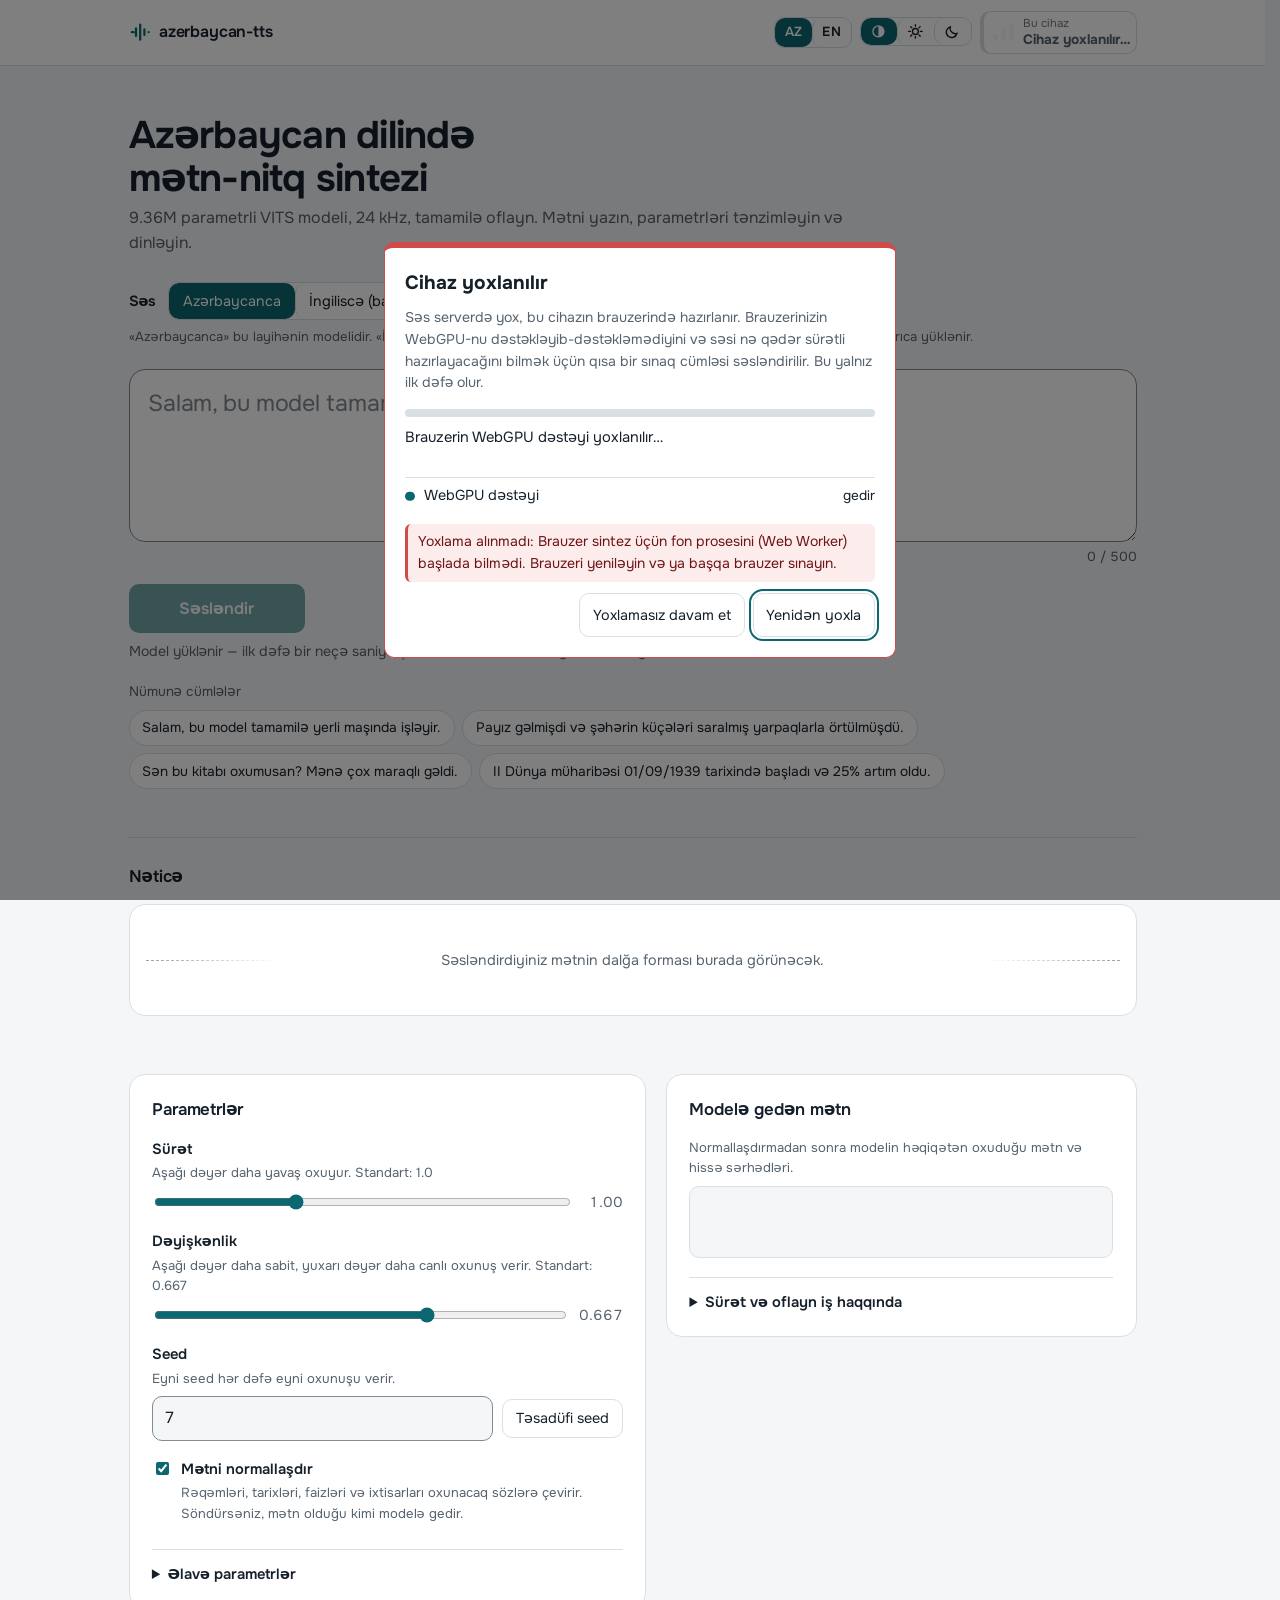
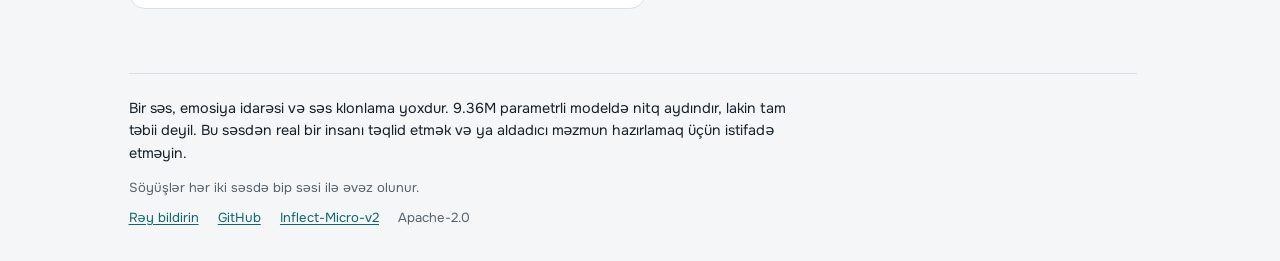
==== commit 356d09aa: "feat(web): measure the device on the first visit instead of guessing The playground used to decide f" ====
--- a/web/index.html
+++ b/web/index.html
@@ -22,7 +22,7 @@
     />
     <script>
       // Before the first paint, so a dark choice never flashes white.
-      // The same rule as initialTheme() in js/theme.js.
+      // The same rule as initialTheme() in js/ui/theme.js.
       (function () {
         var theme = null;
         try {
@@ -45,9 +45,25 @@
       rel="stylesheet"
       href="https://fonts.googleapis.com/css2?family=Onest:wght@400;500;600;700&display=swap"
     />
-    <link rel="stylesheet" href="./tokens.css" />
-    <link rel="stylesheet" href="./styles.css" />
-    <link rel="stylesheet" href="./components.css" />
+    <!-- Order is the cascade: tokens, the page, then the components. -->
+    <link rel="stylesheet" href="./css/tokens.css" />
+    <link rel="stylesheet" href="./css/page/base.css" />
+    <link rel="stylesheet" href="./css/page/topbar.css" />
+    <link rel="stylesheet" href="./css/page/controls.css" />
+    <link rel="stylesheet" href="./css/page/stage.css" />
+    <link rel="stylesheet" href="./css/page/result.css" />
+    <link rel="stylesheet" href="./css/page/panel.css" />
+    <link rel="stylesheet" href="./css/page/footer.css" />
+    <link rel="stylesheet" href="./css/page/responsive.css" />
+    <link rel="stylesheet" href="./css/components/mode-banner.css" />
+    <link rel="stylesheet" href="./css/components/device-check.css" />
+    <link rel="stylesheet" href="./css/components/dialog.css" />
+    <link rel="stylesheet" href="./css/components/toasts.css" />
+    <link rel="stylesheet" href="./css/components/char-count.css" />
+    <link rel="stylesheet" href="./css/components/device-card.css" />
+    <link rel="stylesheet" href="./css/components/phone-result.css" />
+    <link rel="stylesheet" href="./css/components/dialog-compact.css" />
+    <link rel="stylesheet" href="./css/components/calibration.css" />
     <link
       rel="icon"
       href="data:image/svg+xml,<svg xmlns='http://www.w3.org/2000/svg' viewBox='0 0 16 16'><rect width='16' height='16' rx='4' fill='%230b6770'/><path d='M3 8h1M5.5 5v6M8 3v10M10.5 6v4M13 8h0' stroke='white' stroke-width='1.6' stroke-linecap='round'/></svg>"
@@ -88,7 +104,7 @@
           </div>
         </div>
 
-        <!-- Checked the moment the page opens; js/device-check.js decides. -->
+        <!-- Checked the moment the page opens; js/ui/device-check.js decides. -->
         <aside id="device-card" class="device-card" data-tone="pending" aria-labelledby="device-label">
           <span class="meter" data-bars="0" aria-hidden="true"><i></i><i></i><i></i></span>
           <div class="device-body" aria-live="polite">
@@ -123,9 +139,43 @@
         <div class="dialog-actions">
           <button id="dialog-tech-back" type="button" class="ghost dialog-tech-back" hidden></button>
           <a id="dialog-direct" class="ghost" target="_blank" rel="noopener" hidden></a>
+          <button id="dialog-remeasure" type="button" class="ghost" hidden></button>
           <button id="dialog-ok" class="primary dialog-ok" value="ok" autofocus></button>
         </div>
       </form>
+    </dialog>
+
+    <!-- The device check on the first visit: it blocks the page until this
+         device has been measured. js/page/calibration-view.js draws it. -->
+    <dialog id="calibration" class="device-dialog calibration" data-tone="pending" tabindex="-1" aria-labelledby="cal-heading" aria-describedby="cal-intro">
+      <div class="dialog-inner">
+        <div id="cal-measuring" class="calibration-measuring">
+          <h2 id="cal-heading" class="dialog-title"></h2>
+          <p id="cal-intro" class="dialog-note"></p>
+          <div id="cal-progress" class="progress calibration-progress" role="progressbar" aria-valuemin="0" aria-valuemax="100">
+            <div class="progress-fill"></div>
+          </div>
+          <p id="cal-stage" class="calibration-stage" role="status" aria-live="polite"></p>
+          <ol id="cal-steps" class="calibration-steps"></ol>
+        </div>
+        <div id="cal-result" class="calibration-result" hidden>
+          <div class="dialog-head">
+            <span class="meter meter-large" data-bars="0" aria-hidden="true"><i></i><i></i><i></i></span>
+            <h2 id="cal-result-title" class="dialog-title"></h2>
+          </div>
+          <p id="cal-summary" class="dialog-text"></p>
+          <p id="cal-runs-on" class="dialog-note"></p>
+          <h3 id="cal-why" class="calibration-why"></h3>
+          <ul id="cal-reasons" class="calibration-reasons" aria-labelledby="cal-why"></ul>
+          <p id="cal-note-once" class="dialog-note"></p>
+        </div>
+        <p id="cal-error" class="field-error" role="alert" hidden></p>
+        <div class="dialog-actions">
+          <button id="cal-skip" type="button" class="ghost" hidden></button>
+          <button id="cal-retry" type="button" class="ghost" hidden></button>
+          <button id="cal-continue" type="button" class="primary dialog-ok" hidden></button>
+        </div>
+      </div>
     </dialog>
 
     <!-- Each toast carries its own role: status, or alert for errors. -->
@@ -157,7 +207,7 @@
           spellcheck="false"
           enterkeyhint="go"
         ></textarea>
-        <!-- The limit and what is wrong with the text; js/text-check.js decides. -->
+        <!-- The limit and what is wrong with the text; js/text/text-check.js decides. -->
         <p id="text-count" class="char-count" translate="no"></p>
         <p id="text-error" class="field-error" aria-live="polite" hidden></p>
         <p id="text-warning" class="field-warning" aria-live="polite" hidden></p>
@@ -339,6 +389,6 @@
       </p>
     </footer>
 
-    <script type="module" src="./app.js"></script>
+    <script type="module" src="./js/app.js"></script>
   </body>
 </html>
--- a/web/css/tokens.css
+++ b/web/css/tokens.css
@@ -0,0 +1,94 @@
+/* Design tokens: one light set, then the dark set twice -- once for a device
+   in dark mode, once for a visitor who picked dark. Keep the three in sync. */
+
+:root {
+  color-scheme: light dark;
+
+  --ink: #15202a;
+  --ink-soft: #56636f;
+  --paper: #f4f6f7;
+  --panel: #ffffff;
+  --line: #d9e0e4;
+  --accent: #0b6770;
+  --accent-ink: #ffffff;
+  --accent-soft: #e1eff0;
+  --focus: #0b6770;
+  --wave-rest: #8a979f;
+  /* Form fields need a 3:1 boundary (WCAG 1.4.11); --line is for dividers. */
+  --field-line: #7f8c95;
+  /* The mode banner: fast mode and fallbacks are warnings, not errors. */
+  --warn-bg: #fff5e0;
+  --warn-line: #e0a23c;
+  --warn-ink: #5a3a00;
+  /* The device check: green when WebGPU runs, red when one thread must do. */
+  --good-bg: #e8f6ec;
+  --good-line: #2f9e55;
+  --good-ink: #0f4d25;
+  --bad-bg: #fdecec;
+  --bad-line: #d24b4b;
+  --bad-ink: #6e1414;
+
+  --radius: 10px;
+  --radius-lg: 16px;
+  --gap: 1rem;
+  --gutter: max(16px, env(safe-area-inset-left));
+  --stage: 1040px;
+  --measure: 68ch;
+  --font: "Onest", ui-sans-serif, system-ui, "Segoe UI", Roboto, sans-serif;
+  --mono: ui-monospace, SFMono-Regular, Menlo, Consolas, monospace;
+}
+
+/* Dark follows the device unless the visitor picked light; `data-theme` is set
+   by js/theme.js (and the inline script in index.html, before first paint). */
+@media (prefers-color-scheme: dark) {
+  :root:not([data-theme="light"]) {
+    --ink: #e4ebee;
+    --ink-soft: #93a2ad;
+    --paper: #0f1519;
+    --panel: #151d22;
+    --line: #243038;
+    --accent: #56c2c8;
+    --accent-ink: #052326;
+    --accent-soft: #11302f;
+    --focus: #7fd3d8;
+    --wave-rest: #5f707b;
+    --field-line: #5f707b;
+    --warn-bg: #2a2111;
+    --warn-line: #9a6f22;
+    --warn-ink: #f2d8a2;
+    --good-bg: #10261a;
+    --good-line: #2f8f52;
+    --good-ink: #b6e8c6;
+    --bad-bg: #2c1414;
+    --bad-line: #b14545;
+    --bad-ink: #f4c2c2;
+  }
+}
+
+:root[data-theme="dark"] {
+  color-scheme: dark;
+  --ink: #e4ebee;
+  --ink-soft: #93a2ad;
+  --paper: #0f1519;
+  --panel: #151d22;
+  --line: #243038;
+  --accent: #56c2c8;
+  --accent-ink: #052326;
+  --accent-soft: #11302f;
+  --focus: #7fd3d8;
+  --wave-rest: #5f707b;
+  --field-line: #5f707b;
+  --warn-bg: #2a2111;
+  --warn-line: #9a6f22;
+  --warn-ink: #f2d8a2;
+  --good-bg: #10261a;
+  --good-line: #2f8f52;
+  --good-ink: #b6e8c6;
+  --bad-bg: #2c1414;
+  --bad-line: #b14545;
+  --bad-ink: #f4c2c2;
+}
+
+:root[data-theme="light"] {
+  color-scheme: light;
+}
--- a/web/css/page/base.css
+++ b/web/css/page/base.css
@@ -0,0 +1,54 @@
+/* A quiet page with one loud thing: the waveform of what was just spoken.
+   Caspian teal on cool paper; Onest for everything, monospace only where the
+   text is literally machine input (the chunks, the diagnostics). */
+
+* {
+  box-sizing: border-box;
+}
+
+/* `hidden` must win over any `display` a class sets, e.g. `.ghost`. */
+[hidden] {
+  display: none !important;
+}
+
+body {
+  margin: 0;
+  touch-action: manipulation;
+  -webkit-tap-highlight-color: transparent;
+  padding-bottom: env(safe-area-inset-bottom);
+  background: var(--paper);
+  color: var(--ink);
+  font: 16px/1.55 var(--font);
+  -webkit-text-size-adjust: 100%;
+}
+
+h1 {
+  margin: 0 0 0.4rem;
+  max-width: 22ch;
+  text-wrap: balance;
+  font-size: clamp(1.6rem, 3.6vw, 2.4rem);
+  font-weight: 650;
+  line-height: 1.12;
+  letter-spacing: -0.02em;
+}
+
+.section-title {
+  margin: 0 0 0.9rem;
+  font-size: 1.05rem;
+  font-weight: 600;
+  letter-spacing: -0.005em;
+}
+
+a {
+  color: var(--accent);
+  text-underline-offset: 0.18em;
+}
+
+a:hover {
+  text-decoration-thickness: 2px;
+}
+
+:focus-visible {
+  outline: 2px solid var(--focus);
+  outline-offset: 2px;
+}
--- a/web/css/page/topbar.css
+++ b/web/css/page/topbar.css
@@ -0,0 +1,38 @@
+/* -- the top bar: identity on the left, page settings on the right ----------- */
+
+.topbar {
+  display: flex;
+  flex-wrap: wrap;
+  gap: 0.6rem 1rem;
+  align-items: center;
+  justify-content: space-between;
+  /* The bar spans the window; its contents line up with the stage below. */
+  padding: 0.7rem max(var(--gutter), calc((100% - var(--stage)) / 2 + var(--gutter)));
+  border-bottom: 1px solid var(--line);
+  background: var(--panel);
+}
+
+.brand {
+  display: inline-flex;
+  gap: 0.5rem;
+  align-items: center;
+  margin: 0;
+  font-weight: 600;
+  letter-spacing: -0.01em;
+}
+
+.brand-mark {
+  width: 1.4rem;
+  height: 1.4rem;
+  fill: none;
+  stroke: var(--accent);
+  stroke-width: 2.4;
+  stroke-linecap: round;
+}
+
+.topbar-controls {
+  display: flex;
+  flex-wrap: wrap;
+  gap: 0.5rem;
+  align-items: center;
+}
--- a/web/css/page/controls.css
+++ b/web/css/page/controls.css
@@ -0,0 +1,100 @@
+/* -- controls ------------------------------------------------------------------ */
+
+.segmented {
+  display: inline-flex;
+  border: 1px solid var(--line);
+  border-radius: var(--radius);
+  overflow: hidden;
+  background: var(--panel);
+}
+
+.segment {
+  display: inline-flex;
+  gap: 0.35rem;
+  align-items: center;
+  justify-content: center;
+  padding: 0.45rem 0.85rem;
+  border: 0;
+  background: transparent;
+  color: var(--ink);
+  font: inherit;
+  font-size: 0.9rem;
+  cursor: pointer;
+}
+
+.segment + .segment {
+  border-inline-start: 1px solid var(--line);
+}
+
+.segment.is-active {
+  background: var(--accent);
+  color: var(--accent-ink);
+}
+
+.segmented-small .segment {
+  padding: 0.3rem 0.6rem;
+  font-size: 0.82rem;
+  font-weight: 600;
+  letter-spacing: 0.02em;
+}
+
+.segment svg {
+  width: 1.05rem;
+  height: 1.05rem;
+  fill: none;
+  stroke: currentColor;
+  stroke-width: 1.6;
+  stroke-linecap: round;
+}
+
+.segment svg .fill {
+  fill: currentColor;
+  stroke: none;
+}
+
+button,
+.ghost {
+  font: inherit;
+  border-radius: var(--radius);
+  cursor: pointer;
+}
+
+.primary {
+  width: 100%;
+  padding: 0.75rem 1.2rem;
+  border: 0;
+  background: var(--accent);
+  color: var(--accent-ink);
+  font-weight: 600;
+}
+
+.primary[disabled] {
+  opacity: 0.55;
+  cursor: progress;
+}
+
+.ghost {
+  display: inline-block;
+  padding: 0.45rem 0.8rem;
+  border: 1px solid var(--line);
+  background: transparent;
+  color: inherit;
+  font-size: 0.9rem;
+  text-decoration: none;
+  white-space: nowrap;
+}
+
+/* Only where a pointer can hover: on a touch screen the hover colour would
+   stick to the last button tapped. */
+@media (hover: hover) {
+  .segment:hover:not(.is-active),
+  .example:hover,
+  .ghost:hover {
+    border-color: var(--accent);
+    color: var(--accent);
+  }
+
+  .primary:hover:not([disabled]) {
+    filter: brightness(1.08);
+  }
+}
--- a/web/css/page/stage.css
+++ b/web/css/page/stage.css
@@ -0,0 +1,179 @@
+/* -- the stage ----------------------------------------------------------------- */
+
+.stage {
+  max-width: var(--stage);
+  margin: 0 auto;
+  padding: clamp(1.5rem, 4vw, 3rem) var(--gutter) 0;
+}
+
+.subtitle {
+  margin: 0 0 1.6rem;
+  max-width: var(--measure);
+  color: var(--ink-soft);
+}
+
+.voice-row {
+  display: flex;
+  flex-wrap: wrap;
+  gap: 0.4rem 0.75rem;
+  align-items: center;
+  margin-bottom: 0.9rem;
+}
+
+.voice-row .field-label {
+  margin: 0;
+}
+
+.voice-info {
+  flex-basis: 100%;
+  margin: 0;
+}
+
+/* The script: what will be spoken, set large, because it is the point. */
+.script-input {
+  display: block;
+  width: 100%;
+  min-height: 9.5rem;
+  padding: 1rem 1.15rem;
+  border: 1px solid var(--field-line);
+  border-radius: var(--radius-lg);
+  background: var(--panel);
+  color: var(--ink);
+  font: 400 clamp(1.15rem, 2.2vw, 1.45rem) / 1.5 var(--font);
+  letter-spacing: -0.005em;
+  resize: vertical;
+}
+
+.script-input::placeholder {
+  color: var(--ink-soft);
+  opacity: 0.75;
+}
+
+.script-input:focus-visible {
+  /* Transparent, not none: forced-colors mode paints it where the shadow vanishes. */
+  outline: 2px solid transparent;
+  border-color: var(--accent);
+  box-shadow: 0 0 0 3px color-mix(in srgb, var(--accent) 28%, transparent);
+}
+
+.actions {
+  display: flex;
+  flex-wrap: wrap;
+  gap: 0.6rem;
+  align-items: center;
+  margin-top: 1rem;
+}
+
+.speak {
+  width: auto;
+  min-width: 11rem;
+  padding-inline: 1.6rem;
+  font-size: 1.02rem;
+}
+
+.cancel {
+  padding-block: 0.7rem;
+}
+
+.elapsed {
+  margin-inline-start: auto;
+  font-size: 0.88rem;
+  color: var(--ink-soft);
+  font-variant-numeric: tabular-nums;
+}
+
+.status {
+  min-height: 1.5rem;
+  margin: 0.5rem 0 0;
+  font-size: 0.88rem;
+  color: var(--ink-soft);
+}
+
+.progress {
+  position: relative;
+  height: 4px;
+  margin-top: 0.9rem;
+  overflow: hidden;
+  border-radius: 999px;
+  background: var(--line);
+}
+
+.progress-fill {
+  height: 100%;
+  width: 0;
+  border-radius: inherit;
+  background: var(--accent);
+  transition: width 0.25s ease-out;
+}
+
+/* A known fraction can sit still for a whole chunk; a faint shimmer on the
+   track shows the work has not stalled. */
+.progress:not(.is-indeterminate)::after {
+  content: "";
+  position: absolute;
+  inset: 0;
+  background: linear-gradient(
+    90deg,
+    transparent,
+    color-mix(in srgb, var(--accent) 35%, transparent),
+    transparent
+  );
+  transform: translateX(-100%);
+  animation: progress-shimmer 1.6s ease-in-out infinite;
+}
+
+@keyframes progress-shimmer {
+  to {
+    transform: translateX(100%);
+  }
+}
+
+/* Unknown size: a segment sweeps across instead of a width that means nothing. */
+.progress.is-indeterminate .progress-fill {
+  position: absolute;
+  inset-block: 0;
+  width: 35%;
+  animation: progress-sweep 1.2s ease-in-out infinite;
+}
+
+@keyframes progress-sweep {
+  from {
+    left: -35%;
+  }
+  to {
+    left: 100%;
+  }
+}
+
+.slow-note {
+  margin-top: 0.2rem;
+}
+
+.examples {
+  margin-top: 1rem;
+}
+
+.examples-label {
+  display: block;
+  margin-bottom: 0.5rem;
+  font-size: 0.85rem;
+  color: var(--ink-soft);
+}
+
+.example-list {
+  display: flex;
+  flex-wrap: wrap;
+  gap: 0.45rem;
+}
+
+.example {
+  max-width: 100%;
+  padding: 0.4rem 0.8rem;
+  border: 1px solid var(--line);
+  border-radius: 999px;
+  background: var(--panel);
+  color: inherit;
+  font-size: 0.86rem;
+  text-align: start;
+  white-space: normal;
+}
--- a/web/css/page/result.css
+++ b/web/css/page/result.css
@@ -0,0 +1,79 @@
+/* -- the result: the waveform, then the player ---------------------------------- */
+
+.result {
+  margin-top: clamp(2rem, 5vw, 3rem);
+  padding-top: 1.6rem;
+  border-top: 1px solid var(--line);
+}
+
+.wave {
+  position: relative;
+  height: 112px;
+  padding: 0.8rem 1rem;
+  border: 1px solid var(--line);
+  border-radius: var(--radius-lg);
+  background: var(--panel);
+}
+
+.wave-canvas {
+  display: block;
+  width: 100%;
+  height: 100%;
+}
+
+.wave[data-state="ready"] .wave-canvas {
+  cursor: pointer;
+}
+
+/* Before the first clip: a dashed baseline where the audio will be drawn. */
+.wave[data-state="empty"]::before {
+  content: "";
+  position: absolute;
+  inset-inline: 1rem;
+  top: 50%;
+  border-top: 1px dashed var(--wave-rest);
+}
+
+.wave-empty {
+  position: absolute;
+  inset: 0;
+  display: grid;
+  place-items: center;
+  margin: 0;
+  padding: 0 1rem;
+  text-align: center;
+  font-size: 0.9rem;
+  color: var(--ink-soft);
+}
+
+.wave-empty:not(:empty) {
+  /* The text sits on a patch of panel so the dashed line does not strike it. */
+  background: radial-gradient(closest-side, var(--panel) 70%, transparent);
+}
+
+.wave[data-state="ready"] .wave-empty {
+  display: none;
+}
+
+.result audio {
+  display: block;
+  width: 100%;
+  margin-top: 0.75rem;
+}
+
+.result-actions {
+  display: flex;
+  flex-wrap: wrap;
+  gap: 0.5rem;
+  align-items: center;
+  margin-top: 0.6rem;
+}
+
+
+
+.stats {
+  margin: 0.5rem 0 0;
+  font-size: 0.85rem;
+  color: var(--ink-soft);
+  font-variant-numeric: tabular-nums;
+}
--- a/web/css/page/panel.css
+++ b/web/css/page/panel.css
@@ -0,0 +1,124 @@
+/* -- below the result: the knobs, and what the model actually read -------------- */
+
+.lower {
+  display: grid;
+  grid-template-columns: minmax(0, 1.1fr) minmax(0, 1fr);
+  gap: 1.25rem;
+  align-items: start;
+  margin-top: clamp(2rem, 5vw, 3rem);
+}
+
+@media (max-width: 820px) {
+  .lower {
+    grid-template-columns: minmax(0, 1fr);
+  }
+}
+
+.panel {
+  padding: clamp(1rem, 2.5vw, 1.4rem);
+  background: var(--panel);
+  border: 1px solid var(--line);
+  border-radius: var(--radius-lg);
+}
+
+.field {
+  display: block;
+  margin-bottom: 1.1rem;
+}
+
+.field-label {
+  display: block;
+  margin-bottom: 0.15rem;
+  font-weight: 600;
+  font-size: 0.92rem;
+}
+
+.field-info {
+  display: block;
+  margin-bottom: 0.45rem;
+  font-size: 0.82rem;
+  color: var(--ink-soft);
+}
+
+input[type="number"] {
+  width: 100%;
+  padding: 0.55rem 0.7rem;
+  border: 1px solid var(--field-line);
+  border-radius: var(--radius);
+  background: var(--paper);
+  color: inherit;
+  font: inherit;
+  font-variant-numeric: tabular-nums;
+}
+
+.slider-row {
+  display: flex;
+  gap: 0.6rem;
+  align-items: center;
+}
+
+input[type="range"] {
+  flex: 1;
+  min-width: 0;
+  accent-color: var(--accent);
+}
+
+output {
+  min-width: 4ch;
+  font-variant-numeric: tabular-nums;
+  font-size: 0.9rem;
+  color: var(--ink-soft);
+  text-align: end;
+}
+
+.checkbox {
+  display: flex;
+  gap: 0.6rem;
+  align-items: start;
+}
+
+.checkbox input {
+  margin-top: 0.25rem;
+  accent-color: var(--accent);
+}
+
+.chunks {
+  margin: 0;
+  padding: 0.7rem 0.8rem;
+  min-height: 4.5rem;
+  max-height: 14rem;
+  overflow: auto;
+  border: 1px solid var(--line);
+  border-radius: var(--radius);
+  background: var(--paper);
+  font: 0.85rem/1.55 var(--mono);
+  white-space: pre-wrap;
+  word-break: break-word;
+}
+
+.advanced,
+.about {
+  border-top: 1px solid var(--line);
+  padding-top: 0.8rem;
+}
+
+.about {
+  margin-top: 1.2rem;
+}
+
+.advanced summary,
+.about summary {
+  cursor: pointer;
+  font-weight: 600;
+  font-size: 0.92rem;
+}
+
+.advanced .field {
+  margin: 0.9rem 0 0.2rem;
+}
+
+.note {
+  margin: 0.6rem 0 0;
+  font-size: 0.82rem;
+  color: var(--ink-soft);
+}
--- a/web/css/page/footer.css
+++ b/web/css/page/footer.css
@@ -0,0 +1,50 @@
+/* The footer, the skip link, and text only a screen reader reads. */
+
+.page-foot {
+  max-width: var(--stage);
+  margin: clamp(2.5rem, 6vw, 4rem) auto 0;
+  padding: 1.5rem var(--gutter) 2rem;
+  /* A rule as wide as the stage's content, not its padding. */
+  background: linear-gradient(var(--line), var(--line)) center top /
+    calc(100% - 2 * var(--gutter)) 1px no-repeat;
+  font-size: 0.9rem;
+  color: var(--ink-soft);
+}
+
+.page-foot > p:first-child {
+  max-width: var(--measure);
+  margin-top: 0;
+  color: var(--ink);
+}
+
+.links {
+  display: flex;
+  flex-wrap: wrap;
+  gap: 0.4rem 1.2rem;
+}
+
+.skip-link {
+  position: absolute;
+  left: -9999px;
+  padding: 0.5rem 0.9rem;
+  background: var(--accent);
+  color: var(--accent-ink);
+  border-radius: var(--radius);
+}
+
+.skip-link:focus-visible {
+  left: 16px;
+  top: 16px;
+  z-index: 10;
+}
+
+.visually-hidden {
+  position: absolute;
+  width: 1px;
+  height: 1px;
+  padding: 0;
+  margin: -1px;
+  overflow: hidden;
+  clip-path: inset(50%);
+  white-space: nowrap;
+}
--- a/web/css/page/responsive.css
+++ b/web/css/page/responsive.css
@@ -0,0 +1,167 @@
+/* Phones, sideways screens and reduced motion. Loaded after every page file so these rules win. */
+
+/* -- phones ------------------------------------------------------------------ */
+
+/* A finger needs about 44px; a mouse does not, so the desktop stays compact. */
+@media (pointer: coarse) {
+  .segment,
+  .ghost,
+  .example {
+    min-height: 44px;
+  }
+
+  .segmented-small .segment {
+    min-width: 44px;
+  }
+
+  .ghost {
+    display: inline-flex;
+    align-items: center;
+    justify-content: center;
+  }
+
+  .primary {
+    min-height: 48px;
+  }
+
+  /* Padding, not display: flex -- flex would drop the disclosure triangle. */
+  .advanced summary,
+  .about summary {
+    padding-block: 0.7rem;
+  }
+
+  .links a {
+    display: inline-block;
+    min-width: 44px;
+    padding-block: 0.75rem;
+    text-align: center;
+  }
+}
+
+@media (max-width: 640px) {
+  .topbar-controls {
+    display: contents;
+  }
+
+  .brand {
+    margin-inline-end: auto;
+  }
+
+  /* The heading right below names the page; the mark is enough up here. */
+  .brand-name {
+    position: absolute;
+    width: 1px;
+    height: 1px;
+    overflow: hidden;
+    clip-path: inset(50%);
+    white-space: nowrap;
+  }
+
+  .subtitle {
+    margin-bottom: 1.2rem;
+    font-size: 0.95rem;
+  }
+
+  .script-input {
+    min-height: 8rem;
+    padding: 0.85rem 0.9rem;
+  }
+
+  .speak {
+    flex: 1;
+  }
+
+  .elapsed {
+    flex-basis: 100%;
+    margin-inline-start: 0;
+    text-align: end;
+  }
+
+  .wave {
+    height: 88px;
+    padding: 0.6rem 0.75rem;
+  }
+
+  .voice-row .segmented {
+    display: flex;
+    width: 100%;
+  }
+
+  .voice-row .segment {
+    flex: 1 1 auto;
+    min-width: 0;
+    padding-inline: 0.5rem;
+  }
+
+  .panel {
+    padding: 1rem 0.9rem;
+  }
+}
+
+/* A phone held sideways has ~360px of height: the header must not eat half. */
+@media (max-height: 500px) and (orientation: landscape) {
+  .stage {
+    padding-top: 1rem;
+  }
+
+  /* So the text box and the button share the first screen. */
+  .script-input {
+    min-height: 5rem;
+  }
+
+  /* Descriptions only: upright, the same phone shows them again. */
+  .subtitle,
+  .voice-info {
+    display: none;
+  }
+
+  .voice-row {
+    margin-bottom: 0.6rem;
+  }
+
+  /* One line: the width is there, the height is not. */
+  h1 {
+    max-width: none;
+    margin-bottom: 0.7rem;
+    font-size: 1.35rem;
+  }
+
+  .topbar {
+    padding-block: 0.4rem;
+  }
+}
+
+/* 320px phones: keep "İngiliscə (baza model)" on one line. */
+@media (max-width: 360px) {
+  .voice-row .segment {
+    padding-inline: 0.35rem;
+    font-size: 0.82rem;
+  }
+}
+
+/* Folding phones (~280px): the voice labels cannot share a line, so the
+   options stack instead of being clipped. */
+@media (max-width: 300px) {
+  .voice-row .segmented {
+    flex-direction: column;
+  }
+
+  .voice-row .segment + .segment {
+    border-inline-start: 0;
+    border-block-start: 1px solid var(--line);
+  }
+}
+
+@media (prefers-reduced-motion: reduce) {
+  * {
+    animation: none !important;
+    transition: none !important;
+  }
+
+  /* Without the sweep, show that work is running as a dimmed full bar. */
+  .progress.is-indeterminate .progress-fill {
+    left: 0;
+    width: 100%;
+    opacity: 0.45;
+  }
+}
--- a/web/css/components/mode-banner.css
+++ b/web/css/components/mode-banner.css
@@ -0,0 +1,93 @@
+/* The components, loaded after every file in css/page/, whose tokens and base
+   controls they build on. This one: the fallback chain's mode banner. */
+
+/* -- the mode banner: which step of the fallback chain is speaking -------------- */
+
+.mode-banner {
+  display: flex;
+  gap: 0.7rem;
+  align-items: flex-start;
+  margin: 0.5rem 0;
+  padding: 0.75rem 0.85rem;
+  border: 1px solid var(--warn-line);
+  border-inline-start-width: 4px;
+  border-radius: var(--radius);
+  background: var(--warn-bg);
+  color: var(--warn-ink);
+}
+
+/* Full quality was chosen: information, not a warning. */
+.mode-banner[data-kind="full"] {
+  border-color: var(--accent);
+  background: var(--panel);
+  color: var(--ink);
+}
+
+.mode-icon {
+  flex: none;
+  width: 1.25rem;
+  height: 1.25rem;
+  margin-top: 0.1rem;
+  fill: currentColor;
+}
+
+.mode-icon path {
+  display: none;
+}
+
+.mode-banner[data-kind="fast"] .icon-fast,
+.mode-banner[data-kind="full"] .icon-full,
+.mode-banner[data-kind="int8-failed"] .icon-warn,
+.mode-banner[data-kind="gpu-failed"] .icon-warn {
+  display: inline;
+}
+
+.mode-body {
+  min-width: 0;
+}
+
+.mode-title {
+  margin: 0;
+  font-weight: 700;
+}
+
+.mode-text {
+  margin: 0.2rem 0 0;
+  font-size: 0.9rem;
+  overflow-wrap: anywhere;
+}
+
+.mode-action {
+  margin-top: 0.6rem;
+  min-height: 44px;
+  border-color: currentColor;
+  font-weight: 600;
+}
+
+.mode-badge {
+  display: inline-flex;
+  gap: 0.35rem;
+  padding: 0.2rem 0.55rem;
+  border: 1px solid var(--line);
+  border-radius: 999px;
+  font: 0.8rem/1.4 ui-monospace, SFMono-Regular, Menlo, Consolas, monospace;
+  color: var(--ink-soft);
+}
+
+.mode-badge[data-precision="int8"] {
+  border-color: var(--warn-line);
+  background: var(--warn-bg);
+  color: var(--warn-ink);
+}
+
+.diagnostics {
+  margin: 0.4rem 0 0;
+  padding: 0.5rem 0.6rem;
+  border: 1px solid var(--line);
+  border-radius: var(--radius);
+  background: var(--paper);
+  font: 0.78rem/1.45 ui-monospace, SFMono-Regular, Menlo, Consolas, monospace;
+  white-space: pre-wrap;
+  word-break: break-word;
+  user-select: all;
+}
--- a/web/css/components/device-check.css
+++ b/web/css/components/device-check.css
@@ -0,0 +1,110 @@
+/* -- the device check: card, meter, dialog, toasts ------------------------------ */
+
+/* One tone per verdict; every surface below reads these three. */
+[data-tone="good"] {
+  --tone-bg: var(--good-bg);
+  --tone-line: var(--good-line);
+  --tone-ink: var(--good-ink);
+}
+
+[data-tone="warn"] {
+  --tone-bg: var(--warn-bg);
+  --tone-line: var(--warn-line);
+  --tone-ink: var(--warn-ink);
+}
+
+[data-tone="bad"] {
+  --tone-bg: var(--bad-bg);
+  --tone-line: var(--bad-line);
+  --tone-ink: var(--bad-ink);
+}
+
+[data-tone="pending"] {
+  --tone-bg: var(--panel);
+  --tone-line: var(--line);
+  --tone-ink: var(--ink-soft);
+}
+
+/* The speed meter: three rising bars, as many lit as the device is fast. */
+.meter {
+  display: inline-flex;
+  flex: none;
+  align-items: flex-end;
+  gap: 3px;
+  height: 18px;
+  color: var(--tone-line);
+}
+
+.meter i {
+  width: 5px;
+  border-radius: 2px;
+  background: currentColor;
+  opacity: 0.22;
+  transition: opacity 0.25s ease-out;
+}
+
+.meter i:nth-child(1) {
+  height: 40%;
+}
+
+.meter i:nth-child(2) {
+  height: 70%;
+  transition-delay: 0.12s;
+}
+
+.meter i:nth-child(3) {
+  height: 100%;
+  transition-delay: 0.24s;
+}
+
+.meter[data-bars="1"] i:nth-child(-n + 1),
+.meter[data-bars="2"] i:nth-child(-n + 2),
+.meter[data-bars="3"] i {
+  opacity: 1;
+}
+
+.meter-large {
+  height: 34px;
+  gap: 5px;
+}
+
+.meter-large i {
+  width: 9px;
+  border-radius: 3px;
+}
+
+.device-card {
+  display: flex;
+  flex-basis: 100%;
+  align-items: center;
+  gap: 0.7rem;
+  padding: 0.55rem 0.7rem;
+  border: 1px solid var(--tone-line);
+  border-inline-start-width: 4px;
+  border-radius: var(--radius);
+  background: var(--tone-bg);
+  color: var(--tone-ink);
+}
+
+.device-body {
+  display: flex;
+  flex: 1;
+  flex-direction: column;
+  min-width: 0;
+}
+
+.device-label {
+  font-size: 0.78rem;
+  opacity: 0.85;
+}
+
+.device-title {
+  font-size: 0.95rem;
+  overflow-wrap: anywhere;
+}
+
+.device-details {
+  flex: none;
+  border-color: currentColor;
+  color: inherit;
+}
--- a/web/css/components/dialog.css
+++ b/web/css/components/dialog.css
@@ -0,0 +1,141 @@
+/* The device dialog: what this device will do, said once on the first visit. */
+
+.device-dialog {
+  width: min(30rem, calc(100vw - 32px));
+  padding: 0;
+  border: 1px solid var(--tone-line);
+  border-top-width: 6px;
+  border-radius: var(--radius);
+  background: var(--panel);
+  color: var(--ink);
+}
+
+.device-dialog::backdrop {
+  background: rgb(0 0 0 / 0.5);
+}
+
+/* Opening: the backdrop fades in and the dialog rises into place. Closing
+   plays it back -- .is-closing is set by js/ui/device-view.js, which closes
+   the dialog when the animation ends. */
+.device-dialog[open] {
+  animation: dialog-in 0.22s cubic-bezier(0.2, 0.8, 0.2, 1);
+}
+
+.device-dialog[open]::backdrop {
+  animation: backdrop-in 0.22s ease-out;
+}
+
+.device-dialog.is-closing {
+  animation: dialog-out 0.18s ease-in forwards;
+}
+
+.device-dialog.is-closing::backdrop {
+  animation: backdrop-out 0.18s ease-in forwards;
+}
+
+@keyframes dialog-in {
+  from {
+    opacity: 0;
+    transform: translateY(16px) scale(0.97);
+  }
+}
+
+@keyframes dialog-out {
+  to {
+    opacity: 0;
+    transform: translateY(12px) scale(0.97);
+  }
+}
+
+@keyframes backdrop-in {
+  from {
+    opacity: 0;
+  }
+}
+
+@keyframes backdrop-out {
+  to {
+    opacity: 0;
+  }
+}
+
+/* The page's global reduced-motion rule reaches every element but not the
+   ::backdrop pseudo-element. */
+@media (prefers-reduced-motion: reduce) {
+  .device-dialog[open]::backdrop,
+  .device-dialog.is-closing::backdrop {
+    animation: none;
+  }
+}
+
+/* While it is open the page behind stays still; the gutter keeps a desktop
+   layout from jumping sideways when the scrollbar goes. */
+html:has(.device-dialog[open]) {
+  overflow: hidden;
+  scrollbar-gutter: stable;
+}
+
+.dialog-inner {
+  display: flex;
+  flex-direction: column;
+  gap: 0.7rem;
+  padding: 1.25rem;
+}
+
+.dialog-inner .meter {
+  color: var(--tone-line);
+}
+
+.dialog-title {
+  margin: 0;
+  font-size: 1.2rem;
+  letter-spacing: 0;
+  text-transform: none;
+  color: var(--ink);
+  text-wrap: balance;
+}
+
+.dialog-text,
+.dialog-note {
+  margin: 0;
+}
+
+.dialog-note {
+  font-size: 0.88rem;
+  color: var(--ink-soft);
+}
+
+.dialog-check {
+  display: flex;
+  gap: 0.55rem;
+  align-items: center;
+  min-height: 44px;
+  font-size: 0.9rem;
+  cursor: pointer;
+}
+
+.dialog-check input {
+  width: 1.1rem;
+  height: 1.1rem;
+  accent-color: var(--accent);
+}
+
+.dialog-actions {
+  display: flex;
+  flex-wrap: wrap;
+  gap: 0.5rem;
+  justify-content: flex-end;
+}
+
+.dialog-actions .ghost,
+.dialog-ok {
+  display: inline-flex;
+  align-items: center;
+  justify-content: center;
+  min-height: 44px;
+}
+
+.dialog-ok {
+  width: auto;
+  min-width: 8rem;
+}
--- a/web/css/components/toasts.css
+++ b/web/css/components/toasts.css
@@ -0,0 +1,81 @@
+/* Toasts: an error that names the next step, bottom of the screen. */
+
+.toasts {
+  position: fixed;
+  z-index: 20;
+  inset-inline: 16px;
+  bottom: max(16px, env(safe-area-inset-bottom));
+  display: flex;
+  flex-direction: column;
+  gap: 0.5rem;
+  pointer-events: none;
+}
+
+@media (min-width: 720px) {
+  .toasts {
+    inset-inline: auto 24px;
+    width: 24rem;
+  }
+}
+
+.toast {
+  display: flex;
+  gap: 0.6rem;
+  align-items: flex-start;
+  padding: 0.75rem 0.6rem 0.75rem 0.85rem;
+  border: 1px solid var(--tone-line);
+  border-inline-start-width: 4px;
+  border-radius: var(--radius);
+  background: var(--tone-bg);
+  color: var(--tone-ink);
+  box-shadow: 0 8px 24px rgb(0 0 0 / 0.18);
+  pointer-events: auto;
+  animation: toast-in 0.2s ease-out;
+}
+
+@keyframes toast-in {
+  from {
+    opacity: 0;
+    transform: translateY(8px);
+  }
+}
+
+.toast-body {
+  flex: 1;
+  min-width: 0;
+}
+
+.toast-title {
+  margin: 0;
+  font-weight: 700;
+}
+
+.toast-text {
+  margin: 0.15rem 0 0;
+  font-size: 0.9rem;
+  overflow-wrap: anywhere;
+}
+
+.toast-close {
+  flex: none;
+  width: 32px;
+  height: 32px;
+  padding: 0;
+  border: 0;
+  border-radius: 6px;
+  background: transparent;
+  color: inherit;
+  font-size: 1.25rem;
+  line-height: 1;
+}
+
+.toast-close:hover {
+  background: rgb(127 127 127 / 0.18);
+}
+
+@media (pointer: coarse) {
+  .toast-close {
+    width: 44px;
+    height: 44px;
+  }
+}
--- a/web/css/components/char-count.css
+++ b/web/css/components/char-count.css
@@ -0,0 +1,38 @@
+/* Below the text box: "123 / 500", a caution near the limit, red past it. */
+.char-count {
+  margin: 0.35rem 0 0;
+  color: var(--ink-soft);
+  font-size: 0.82rem;
+  font-variant-numeric: tabular-nums;
+  text-align: end;
+}
+
+.char-count.is-near {
+  color: var(--warn-ink);
+}
+
+.char-count.is-over {
+  color: var(--bad-ink);
+  font-weight: 600;
+}
+
+.field-error,
+.field-warning {
+  margin: 0.4rem 0 0;
+  padding: 0.45rem 0.65rem;
+  border-inline-start: 3px solid var(--bad-line);
+  border-radius: 6px;
+  background: var(--bad-bg);
+  color: var(--bad-ink);
+  font-size: 0.88rem;
+}
+
+.field-warning {
+  border-inline-start-color: var(--warn-line);
+  background: var(--warn-bg);
+  color: var(--warn-ink);
+}
+
+textarea[aria-invalid="true"] {
+  border-color: var(--bad-line);
+}
--- a/web/css/components/device-card.css
+++ b/web/css/components/device-card.css
@@ -0,0 +1,30 @@
+/* -- the device card in the top bar ---------------------------------------------- */
+
+/* Compact beside the switches; it takes a row of its own on a phone. */
+.topbar .device-card {
+  flex-basis: auto;
+  padding: 0.3rem 0.35rem 0.3rem 0.6rem;
+  gap: 0.55rem;
+}
+
+.topbar .device-label {
+  font-size: 0.72rem;
+  line-height: 1.2;
+}
+
+.topbar .device-title {
+  font-size: 0.86rem;
+  line-height: 1.25;
+}
+
+.topbar .device-details {
+  padding: 0.25rem 0.6rem;
+  font-size: 0.82rem;
+}
+
+@media (max-width: 640px) {
+  .topbar .device-card {
+    flex-basis: 100%;
+    order: 3;
+  }
+}
--- a/web/css/components/phone-result.css
+++ b/web/css/components/phone-result.css
@@ -0,0 +1,103 @@
+/* -- phones: the plain note under Speak, and finding the result ----------------- */
+
+.phone-note {
+  display: flex;
+  gap: 0.6rem;
+  align-items: flex-start;
+  margin-top: 0.9rem;
+  padding: 0.75rem 0.85rem;
+  border-radius: var(--radius);
+  background: var(--accent-soft);
+  font-size: 0.88rem;
+}
+
+.phone-note p {
+  margin: 0;
+}
+
+/* On its own line: a 44px target inside a line of text would split it. */
+.phone-note .link-button {
+  display: flex;
+  align-items: center;
+  margin-top: 0.35rem;
+}
+
+.phone-note-icon {
+  flex: none;
+  width: 1.2rem;
+  height: 1.2rem;
+  margin-top: 0.1rem;
+  fill: none;
+  stroke: var(--accent);
+  stroke-width: 1.6;
+  stroke-linecap: round;
+}
+
+.link-button {
+  padding: 0;
+  border: 0;
+  background: none;
+  color: var(--accent);
+  font: inherit;
+  font-weight: 600;
+  text-decoration: underline;
+  text-underline-offset: 0.18em;
+}
+
+.result {
+  scroll-margin-top: 1rem;
+}
+
+.result-head {
+  display: flex;
+  gap: 0.6rem;
+  align-items: center;
+  margin-bottom: 0.9rem;
+}
+
+.result-head .section-title {
+  margin: 0;
+}
+
+.ready-chip {
+  display: inline-flex;
+  gap: 0.3rem;
+  align-items: center;
+  padding: 0.15rem 0.6rem 0.15rem 0.45rem;
+  border-radius: 999px;
+  background: var(--accent);
+  color: var(--accent-ink);
+  font-size: 0.8rem;
+  font-weight: 600;
+}
+
+.ready-chip svg {
+  width: 0.95rem;
+  height: 0.95rem;
+  fill: none;
+  stroke: currentColor;
+  stroke-width: 2.4;
+  stroke-linecap: round;
+  stroke-linejoin: round;
+}
+
+/* A pulse round the waveform when a clip lands, twice; none under reduced
+   motion, where the global rule stops every animation. */
+.wave.is-new {
+  animation: wave-ready 1.2s ease-out 2;
+}
+
+@keyframes wave-ready {
+  from {
+    box-shadow: 0 0 0 0 color-mix(in srgb, var(--accent) 55%, transparent);
+  }
+  to {
+    box-shadow: 0 0 0 12px transparent;
+  }
+}
+
+@media (pointer: coarse) {
+  .link-button {
+    min-height: 44px;
+  }
+}
--- a/web/css/components/dialog-compact.css
+++ b/web/css/components/dialog-compact.css
@@ -0,0 +1,99 @@
+/* -- the device dialog, compact: it fits a 320x568 phone without scrolling ------ */
+
+.dialog-head {
+  display: flex;
+  gap: 0.75rem;
+  align-items: center;
+}
+
+.dialog-head .dialog-title {
+  font-size: 1.1rem;
+  line-height: 1.25;
+}
+
+.dialog-main,
+.dialog-tech {
+  display: flex;
+  flex-direction: column;
+  gap: 0.55rem;
+}
+
+.dialog-text {
+  line-height: 1.45;
+}
+
+.dialog-tech ul {
+  margin: 0;
+  padding-inline-start: 1.1rem;
+  font-size: 0.88rem;
+  line-height: 1.4;
+}
+
+.dialog-tech li + li {
+  margin-top: 0.35rem;
+}
+
+.dialog-tech-open {
+  align-self: flex-start;
+}
+
+/* Back to the plain words: left of "Got it", in the same row. */
+.dialog-tech-back {
+  margin-inline-end: auto;
+}
+
+/* If a very small or sideways screen still runs out of room, the dialog
+   scrolls as one and its button stays reachable. */
+.device-dialog {
+  max-height: calc(100dvh - 24px);
+  overflow-y: auto;
+  overscroll-behavior: contain;
+}
+
+@media (max-width: 400px), (max-height: 700px) {
+  .device-dialog .dialog-inner {
+    gap: 0.55rem;
+    padding: 1rem;
+  }
+
+  .device-dialog .meter-large {
+    height: 26px;
+  }
+
+  .device-dialog .meter-large i {
+    width: 7px;
+  }
+
+  .dialog-text {
+    font-size: 0.95rem;
+  }
+
+  .dialog-note {
+    font-size: 0.85rem;
+  }
+
+  .device-dialog .dialog-check {
+    min-height: 40px;
+  }
+}
+
+/* A phone held sideways: little height, plenty of width. */
+@media (max-height: 420px) {
+  .device-dialog .dialog-inner {
+    gap: 0.4rem;
+    padding: 0.75rem 1rem;
+  }
+
+  .dialog-main,
+  .dialog-tech {
+    gap: 0.35rem;
+  }
+}
+
+@media (pointer: coarse) {
+  .dialog-tech-open {
+    min-height: 44px;
+    display: inline-flex;
+    align-items: center;
+  }
+}
--- a/web/css/components/calibration.css
+++ b/web/css/components/calibration.css
@@ -0,0 +1,138 @@
+/* -- the device check: the screen on the first visit ----------------------------
+   It is a .device-dialog too, so the border, backdrop, animation and the
+   compact rules for small phones come from dialog.css and dialog-compact.css. */
+
+.calibration {
+  width: min(32rem, calc(100vw - 32px));
+}
+
+/* The dialog takes focus only so a screen reader starts at its title while no
+   button exists yet; it is not a control, so it draws no ring. */
+.calibration:focus {
+  outline: none;
+}
+
+.calibration-measuring,
+.calibration-result {
+  display: flex;
+  flex-direction: column;
+  gap: 0.6rem;
+}
+
+.calibration-progress {
+  height: 8px;
+  margin-top: 0.3rem;
+}
+
+.calibration-stage {
+  min-height: 2.8em; /* two lines, so the steps below do not jump */
+  margin: 0;
+  font-size: 0.92rem;
+  font-variant-numeric: tabular-nums;
+  color: var(--ink);
+}
+
+/* One row per step: a dot, the step, and its outcome on the right. */
+.calibration-steps {
+  display: flex;
+  flex-direction: column;
+  gap: 0.15rem;
+  margin: 0;
+  padding: 0;
+  list-style: none;
+  font-size: 0.9rem;
+}
+
+.calibration-steps li {
+  display: grid;
+  grid-template-columns: auto 1fr auto;
+  gap: 0.6rem;
+  align-items: baseline;
+  padding: 0.4rem 0;
+  border-top: 1px solid var(--line);
+  color: var(--ink-soft);
+}
+
+.calibration-steps li[data-status="active"],
+.calibration-steps li[data-status="done"],
+.calibration-steps li[data-status="failed"] {
+  color: var(--ink);
+}
+
+.calibration-dot {
+  width: 0.6rem;
+  height: 0.6rem;
+  border: 2px solid var(--field-line);
+  border-radius: 50%;
+  transform: translateY(0.05rem);
+}
+
+[data-status="active"] .calibration-dot {
+  border-color: var(--accent);
+  background: var(--accent);
+  animation: calibration-pulse 1s ease-in-out infinite alternate;
+}
+
+[data-status="done"] .calibration-dot {
+  border-color: var(--good-line);
+  background: var(--good-line);
+}
+
+[data-status="failed"] .calibration-dot {
+  border-color: var(--bad-line);
+  background: var(--bad-line);
+}
+
+[data-status="skipped"] .calibration-dot {
+  border-style: dashed;
+}
+
+@keyframes calibration-pulse {
+  to {
+    opacity: 0.35;
+  }
+}
+
+.calibration-detail {
+  font-size: 0.85rem;
+  font-variant-numeric: tabular-nums;
+  text-align: end;
+  overflow-wrap: anywhere;
+}
+
+[data-status="failed"] .calibration-detail {
+  color: var(--bad-ink);
+}
+
+.calibration-why {
+  margin: 0.3rem 0 0;
+  font-size: 0.95rem;
+  color: var(--ink);
+}
+
+.calibration-reasons {
+  margin: 0;
+  padding-inline-start: 1.1rem;
+  font-size: 0.9rem;
+  line-height: 1.45;
+}
+
+.calibration-reasons li + li {
+  margin-top: 0.35rem;
+}
+
+.calibration .field-error {
+  margin: 0;
+}
+
+/* The narrowest phones: the outcome goes under its step instead of beside it. */
+@media (max-width: 340px) {
+  .calibration-steps li {
+    grid-template-columns: auto 1fr;
+  }
+
+  .calibration-detail {
+    grid-column: 2;
+    text-align: start;
+  }
+}
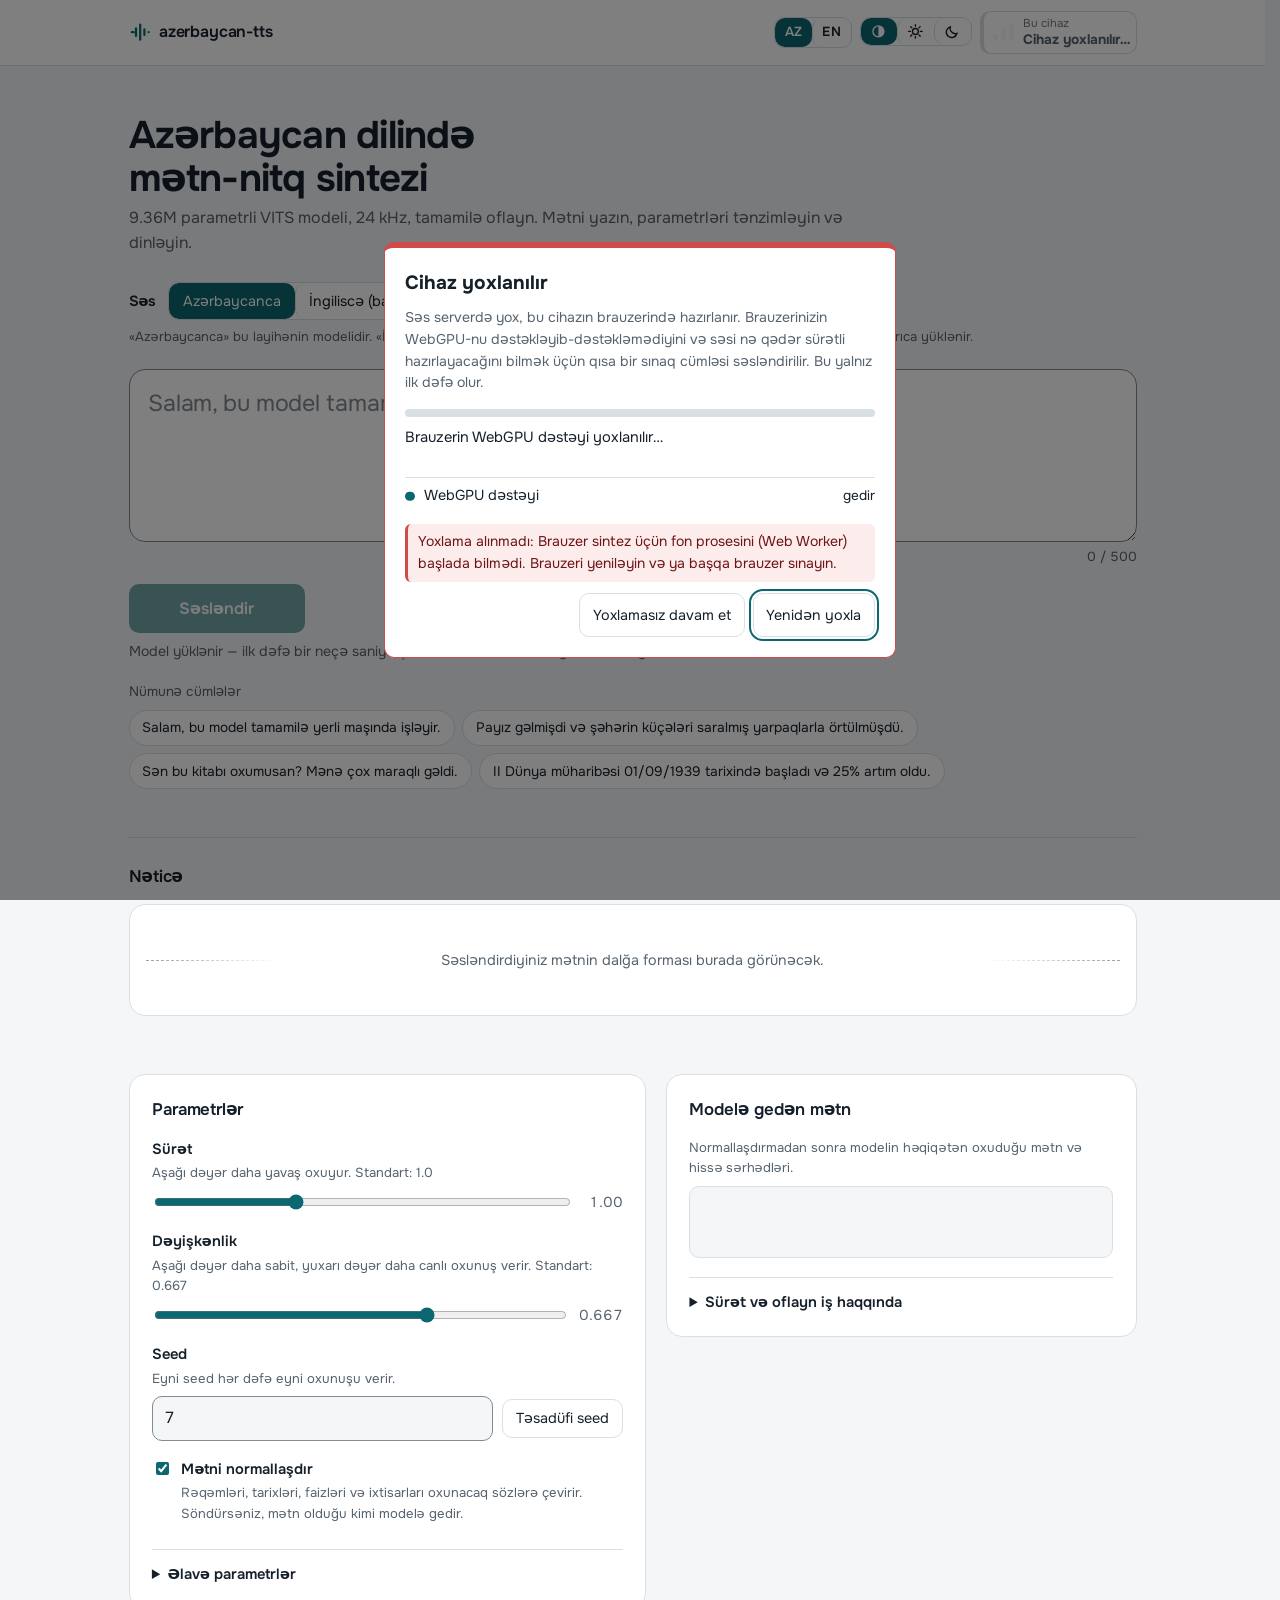
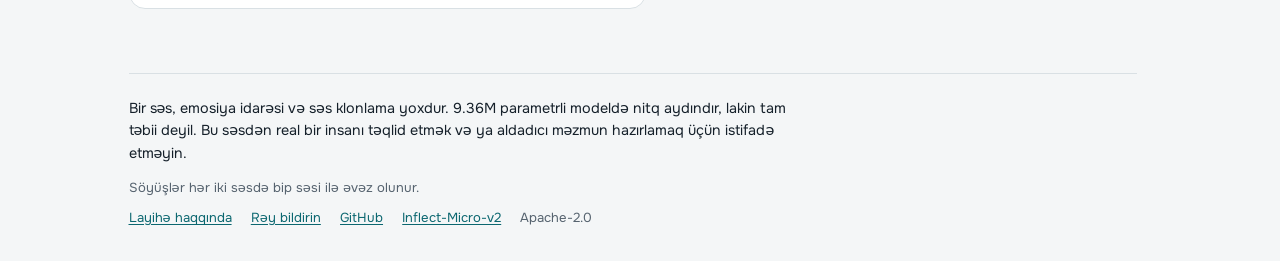
==== commit 56ffc5d5: "feat(web): make the playground readable by search engines and AI crawlers Most AI crawlers run no Ja" ====
--- a/web/index.html
+++ b/web/index.html
@@ -3,39 +3,36 @@
   <head>
     <meta charset="utf-8" />
     <meta name="viewport" content="width=device-width, initial-scale=1, viewport-fit=cover" />
-    <title>Azərbaycan dilində mətn-nitq sintezi</title>
-    <meta
-      name="description"
-      content="Offline Azerbaijani text-to-speech running entirely in the browser: a 9.36M-parameter VITS model through ONNX Runtime Web."
-    />
-    <meta
-      name="theme-color"
-      content="#f4f6f7"
-      data-color="#f4f6f7"
-      media="(prefers-color-scheme: light)"
-    />
-    <meta
-      name="theme-color"
-      content="#0f1519"
-      data-color="#0f1519"
-      media="(prefers-color-scheme: dark)"
-    />
-    <script>
-      // Before the first paint, so a dark choice never flashes white.
-      // The same rule as initialTheme() in js/ui/theme.js.
-      (function () {
-        var theme = null;
-        try {
-          theme = localStorage.getItem("theme");
-        } catch (e) {}
-        if (theme !== "light" && theme !== "dark") {
-          theme = new URLSearchParams(location.search).get("__theme");
-        }
-        if (theme === "light" || theme === "dark") {
-          document.documentElement.setAttribute("data-theme", theme);
-        }
-      })();
+    <title>Azərbaycanca mətni səsə çevirmək — pulsuz, oflayn TTS</title>
+    <!-- Search and link previews; canonical = the Hub page, which ranks. Checked by tests/test_seo.mjs. -->
+    <meta name="description" content="Azərbaycan dilində mətni pulsuz səsə çevirin: qeydiyyatsız, internetsiz, birbaşa brauzerdə. Mətniniz heç yerə göndərilmir. Açıq mənbəli 9.36M VITS modeli." />
+    <link rel="canonical" href="https://huggingface.co/spaces/ilqarrrr/Inflect_Micro_v2_Azerbaijan" />
+    <meta property="og:type" content="website" />
+    <meta property="og:site_name" content="azerbaycan-tts" />
+    <meta property="og:locale" content="az_AZ" />
+    <meta property="og:title" content="Azərbaycanca mətni səsə çevirmək — pulsuz, oflayn TTS" />
+    <meta property="og:description" content="Azərbaycan dilində mətni pulsuz səsə çevirin: qeydiyyatsız, internetsiz, birbaşa brauzerdə. Mətniniz heç yerə göndərilmir." />
+    <meta property="og:url" content="https://huggingface.co/spaces/ilqarrrr/Inflect_Micro_v2_Azerbaijan" />
+    <meta property="og:image" content="https://cdn-thumbnails.huggingface.co/social-thumbnails/spaces/ilqarrrr/Inflect_Micro_v2_Azerbaijan.png" />
+    <meta name="twitter:card" content="summary_large_image" />
+    <script type="application/ld+json">
+      { "@context": "https://schema.org", "@type": "WebApplication", "name": "azerbaycan-tts",
+        "alternateName": ["Azerbaijani Text-to-Speech", "Azərbaycan dilində mətn-nitq sintezi"],
+        "url": "https://huggingface.co/spaces/ilqarrrr/Inflect_Micro_v2_Azerbaijan",
+        "description": "Free Azerbaijani text-to-speech that runs entirely in the browser: no sign-up, no server, works offline once loaded. An open 9.36M-parameter VITS model.",
+        "applicationCategory": "MultimediaApplication", "operatingSystem": "Any; runs in a web browser",
+        "browserRequirements": "JavaScript and WebAssembly; WebGPU makes it faster",
+        "inLanguage": ["az", "en"], "isAccessibleForFree": true,
+        "offers": { "@type": "Offer", "price": "0", "priceCurrency": "USD" },
+        "license": "https://www.apache.org/licenses/LICENSE-2.0",
+        "author": { "@type": "Person", "name": "Ilqar Huseynli", "url": "https://github.com/HuseynliIlqar" },
+        "sameAs": ["https://github.com/HuseynliIlqar/Inflect_Micro_v2_Azerbaijan",
+                   "https://huggingface.co/ilqarrrr/Inflect_Micro_v2_Azerbaijan"] }
     </script>
+    <meta name="theme-color" content="#f4f6f7" data-color="#f4f6f7" media="(prefers-color-scheme: light)" />
+    <meta name="theme-color" content="#0f1519" data-color="#0f1519" media="(prefers-color-scheme: dark)" />
+    <!-- Blocking on purpose: the saved theme lands before the first paint. -->
+    <script src="./js/page/theme-boot.js"></script>
     <link rel="preconnect" href="https://cdn.jsdelivr.net" crossorigin />
     <link rel="preconnect" href="https://fonts.googleapis.com" />
     <link rel="preconnect" href="https://fonts.gstatic.com" crossorigin />
@@ -64,10 +61,7 @@
     <link rel="stylesheet" href="./css/components/phone-result.css" />
     <link rel="stylesheet" href="./css/components/dialog-compact.css" />
     <link rel="stylesheet" href="./css/components/calibration.css" />
-    <link
-      rel="icon"
-      href="data:image/svg+xml,<svg xmlns='http://www.w3.org/2000/svg' viewBox='0 0 16 16'><rect width='16' height='16' rx='4' fill='%230b6770'/><path d='M3 8h1M5.5 5v6M8 3v10M10.5 6v4M13 8h0' stroke='white' stroke-width='1.6' stroke-linecap='round'/></svg>"
-    />
+    <link rel="icon" href="./favicon.svg" type="image/svg+xml" />
   </head>
   <body>
     <a class="skip-link" href="#text">Mətnə keç</a>
@@ -184,7 +178,11 @@
     <main class="stage">
       <section class="composer" aria-labelledby="title">
         <h1 id="title">Azərbaycan dilində mətn-nitq sintezi</h1>
-        <p id="subtitle" class="subtitle"></p>
+        <!-- Static text = the label the script writes anyway, for crawlers that run no script. -->
+        <p id="subtitle" class="subtitle">9.36M parametrli VITS modeli, 24 kHz, tamamilə oflayn. Mətni yazın, parametrləri tənzimləyin və dinləyin.</p>
+        <noscript>
+          <p class="note">Bu səhifə JavaScript tələb edir: səs birbaşa brauzerinizdə yaradılır. <a href="./about.html">Layihə haqqında</a> · <a href="./about-en.html">About in English</a></p>
+        </noscript>
 
         <div class="voice-row" role="group" aria-labelledby="voice-label">
           <span class="field-label" id="voice-label">Səs</span>
@@ -366,7 +364,7 @@
 
           <details class="about">
             <summary id="about-label"></summary>
-            <p id="offline-note" class="note"></p>
+            <p id="offline-note" class="note">Səhifə yükləndikdən sonra internet olmadan da işləyir — bütün hesablama sizin brauzerinizdə gedir.</p>
             <p id="speed-note" class="note"></p>
           </details>
         </section>
@@ -374,9 +372,10 @@
     </main>
 
     <footer class="page-foot">
-      <p id="footer"></p>
+      <p id="footer">Bir səs, emosiya idarəsi və səs klonlama yoxdur. 9.36M parametrli modeldə nitq aydındır, lakin tam təbii deyil. Bu səsdən real bir insanı təqlid etmək və ya aldadıcı məzmun hazırlamaq üçün istifadə etməyin.</p>
       <p id="censor-note" class="note"></p>
       <p class="note links">
+        <a id="about-link" href="./about.html">Layihə haqqında</a>
         <a
           id="feedback-link"
           href="https://huggingface.co/spaces/ilqarrrr/Inflect_Micro_v2_Azerbaijan/discussions"
--- a/web/css/tokens.css
+++ b/web/css/tokens.css
@@ -39,7 +39,7 @@
 }
 
 /* Dark follows the device unless the visitor picked light; `data-theme` is set
-   by js/theme.js (and the inline script in index.html, before first paint). */
+   by js/ui/theme.js (and js/page/theme-boot.js, before first paint). */
 @media (prefers-color-scheme: dark) {
   :root:not([data-theme="light"]) {
     --ink: #e4ebee;
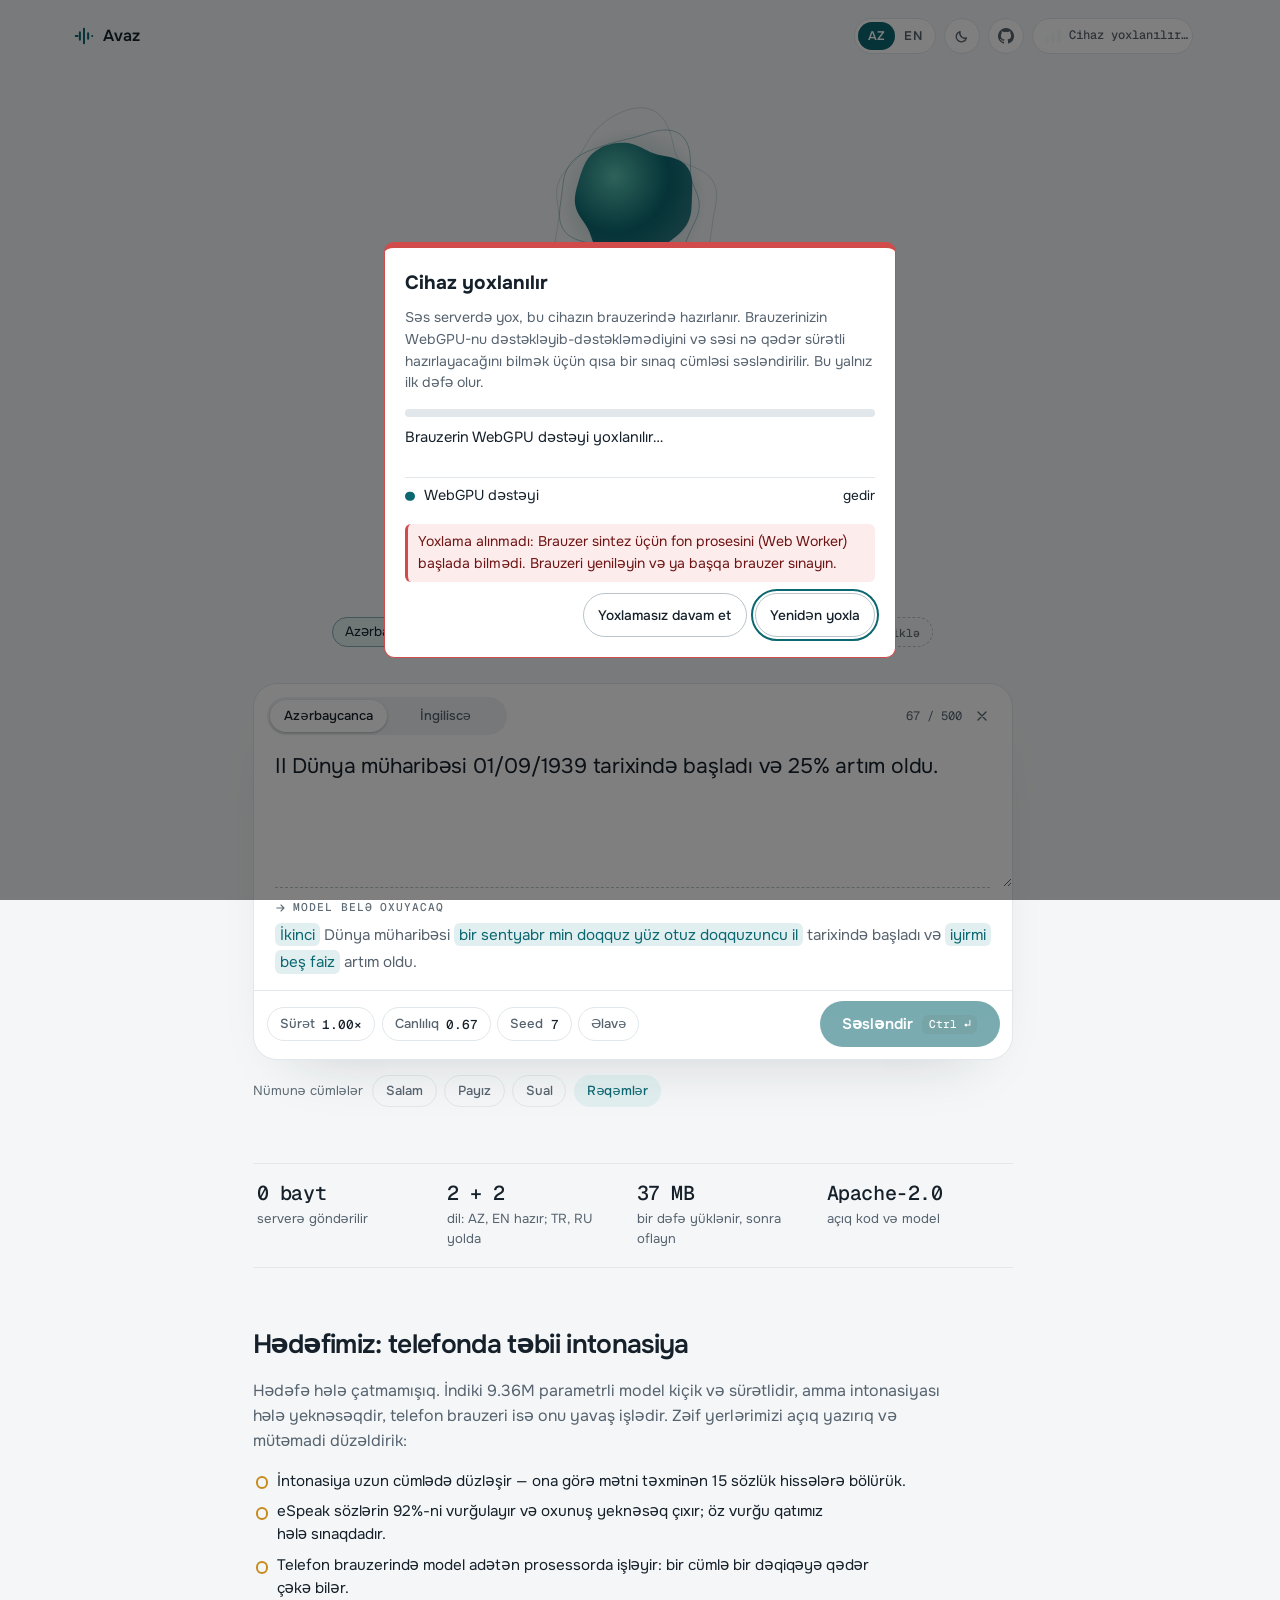
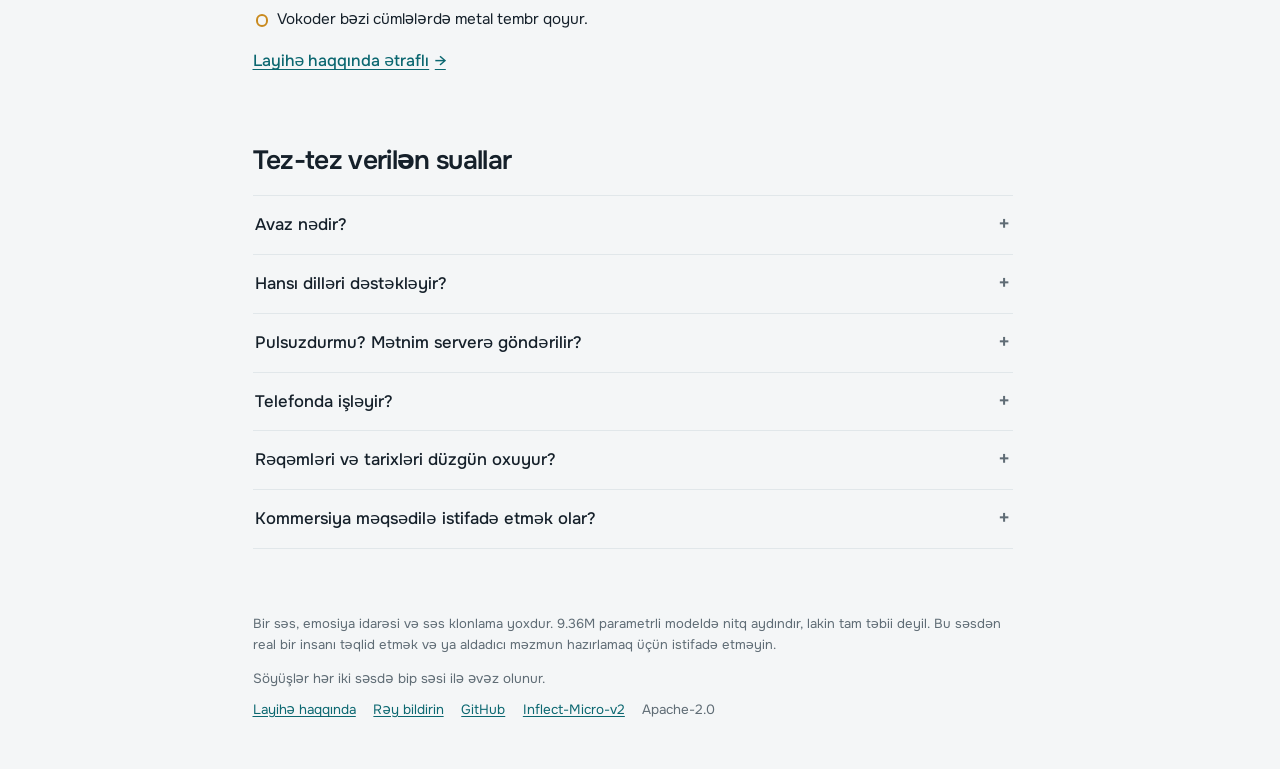
==== commit ec1d763b: "feat(web): the Avaz playground -- a new design that works on a phone The playground takes the Claude" ====
--- a/web/index.html
+++ b/web/index.html
@@ -3,25 +3,27 @@
   <head>
     <meta charset="utf-8" />
     <meta name="viewport" content="width=device-width, initial-scale=1, viewport-fit=cover" />
-    <title>Azərbaycanca mətni səsə çevirmək — pulsuz, oflayn TTS</title>
+    <title>Avaz: mətni səsə çevirin — telefonda, oflayn, açıq mənbə</title>
     <!-- Search and link previews; canonical = the Hub page, which ranks. Checked by tests/test_seo.mjs. -->
-    <meta name="description" content="Azərbaycan dilində mətni pulsuz səsə çevirin: qeydiyyatsız, internetsiz, birbaşa brauzerdə. Mətniniz heç yerə göndərilmir. Açıq mənbəli 9.36M VITS modeli." />
+    <meta name="description" content="Avaz telefonda və brauzerdə internetsiz işləyən açıq mənbəli TTS-dir. Hədəf: təbii intonasiya. Azərbaycanca və ingiliscə hazırdır, türkcə və rusca yoldadır." />
     <link rel="canonical" href="https://huggingface.co/spaces/ilqarrrr/Inflect_Micro_v2_Azerbaijan" />
     <meta property="og:type" content="website" />
-    <meta property="og:site_name" content="azerbaycan-tts" />
+    <meta property="og:site_name" content="Avaz" />
     <meta property="og:locale" content="az_AZ" />
-    <meta property="og:title" content="Azərbaycanca mətni səsə çevirmək — pulsuz, oflayn TTS" />
-    <meta property="og:description" content="Azərbaycan dilində mətni pulsuz səsə çevirin: qeydiyyatsız, internetsiz, birbaşa brauzerdə. Mətniniz heç yerə göndərilmir." />
+    <meta property="og:locale:alternate" content="en_US" />
+    <meta property="og:title" content="Avaz: mətni səsə çevirin — telefonda, oflayn, açıq mənbə" />
+    <meta property="og:description" content="Cihazın özündə işləyən açıq mənbəli TTS. Hədəfimiz telefonda təbii intonasiyadır. Azərbaycanca və ingiliscə; türkcə və rusca yolda." />
     <meta property="og:url" content="https://huggingface.co/spaces/ilqarrrr/Inflect_Micro_v2_Azerbaijan" />
     <meta property="og:image" content="https://cdn-thumbnails.huggingface.co/social-thumbnails/spaces/ilqarrrr/Inflect_Micro_v2_Azerbaijan.png" />
     <meta name="twitter:card" content="summary_large_image" />
     <script type="application/ld+json">
-      { "@context": "https://schema.org", "@type": "WebApplication", "name": "azerbaycan-tts",
-        "alternateName": ["Azerbaijani Text-to-Speech", "Azərbaycan dilində mətn-nitq sintezi"],
+      { "@context": "https://schema.org", "@type": "WebApplication", "name": "Avaz",
+        "alternateName": ["Avaz TTS", "Avaz text-to-speech", "azerbaycan-tts"],
         "url": "https://huggingface.co/spaces/ilqarrrr/Inflect_Micro_v2_Azerbaijan",
-        "description": "Free Azerbaijani text-to-speech that runs entirely in the browser: no sign-up, no server, works offline once loaded. An open 9.36M-parameter VITS model.",
-        "applicationCategory": "MultimediaApplication", "operatingSystem": "Any; runs in a web browser",
+        "description": "Open-source text-to-speech that runs on the device itself, built for natural intonation on phones. Azerbaijani and English today; Turkish and Russian next. No sign-up, no server; works offline once loaded.",
+        "applicationCategory": "MultimediaApplication", "operatingSystem": "Any; runs in a web browser, phones included",
         "browserRequirements": "JavaScript and WebAssembly; WebGPU makes it faster",
+        "keywords": "on-device TTS, mobile text-to-speech, offline TTS, Azerbaijani TTS, open-source TTS, intonation",
         "inLanguage": ["az", "en"], "isAccessibleForFree": true,
         "offers": { "@type": "Offer", "price": "0", "priceCurrency": "USD" },
         "license": "https://www.apache.org/licenses/LICENSE-2.0",
@@ -30,26 +32,23 @@
                    "https://huggingface.co/ilqarrrr/Inflect_Micro_v2_Azerbaijan"] }
     </script>
     <meta name="theme-color" content="#f4f6f7" data-color="#f4f6f7" media="(prefers-color-scheme: light)" />
-    <meta name="theme-color" content="#0f1519" data-color="#0f1519" media="(prefers-color-scheme: dark)" />
+    <meta name="theme-color" content="#0b1013" data-color="#0b1013" media="(prefers-color-scheme: dark)" />
     <!-- Blocking on purpose: the saved theme lands before the first paint. -->
     <script src="./js/page/theme-boot.js"></script>
     <link rel="preconnect" href="https://cdn.jsdelivr.net" crossorigin />
     <link rel="preconnect" href="https://fonts.googleapis.com" />
     <link rel="preconnect" href="https://fonts.gstatic.com" crossorigin />
-    <!-- Onest carries ə, ğ, ı and İ in its latin-ext subset; the system font
-         takes over if it never arrives, so the page still works offline. -->
-    <link
-      rel="stylesheet"
-      href="https://fonts.googleapis.com/css2?family=Onest:wght@400;500;600;700&display=swap"
-    />
-    <!-- Order is the cascade: tokens, the page, then the components. -->
+    <!-- Onest and Geist Mono carry ə, ğ, ı and İ in latin-ext; system fonts take over offline. -->
+    <link rel="stylesheet" href="https://fonts.googleapis.com/css2?family=Onest:wght@400;500;600;700&family=Geist+Mono:wght@400;500&display=swap" />
+    <!-- Order is the cascade: tokens, the page top to bottom, then the components. -->
     <link rel="stylesheet" href="./css/tokens.css" />
     <link rel="stylesheet" href="./css/page/base.css" />
+    <link rel="stylesheet" href="./css/page/controls.css" />
     <link rel="stylesheet" href="./css/page/topbar.css" />
-    <link rel="stylesheet" href="./css/page/controls.css" />
-    <link rel="stylesheet" href="./css/page/stage.css" />
+    <link rel="stylesheet" href="./css/page/hero.css" />
+    <link rel="stylesheet" href="./css/page/composer.css" />
     <link rel="stylesheet" href="./css/page/result.css" />
-    <link rel="stylesheet" href="./css/page/panel.css" />
+    <link rel="stylesheet" href="./css/page/sections.css" />
     <link rel="stylesheet" href="./css/page/footer.css" />
     <link rel="stylesheet" href="./css/page/responsive.css" />
     <link rel="stylesheet" href="./css/components/mode-banner.css" />
@@ -64,40 +63,26 @@
     <link rel="icon" href="./favicon.svg" type="image/svg+xml" />
   </head>
   <body>
-    <a class="skip-link" href="#text">Mətnə keç</a>
+    <a class="skip-link" href="#text" data-l10n="skip_to_text">Mətnə keç</a>
 
     <header class="topbar">
-      <p class="brand" translate="no">
-        <svg class="brand-mark" viewBox="0 0 24 24" aria-hidden="true" focusable="false">
-          <path d="M3 12h2M7.5 8v8M12 4v16M16.5 9v6M21 12h0" />
-        </svg>
-        <span class="brand-name">azerbaycan-tts</span>
-      </p>
-
+      <a class="brand" href="./index.html" translate="no">
+        <svg class="brand-mark" viewBox="0 0 24 24" aria-hidden="true" focusable="false"><path d="M3 12h2M7.5 8v8M12 4v16M16.5 9v6M21 12h0" /></svg>
+        <span class="brand-name">Avaz</span>
+      </a>
       <div class="topbar-controls">
-        <div class="switch" role="group" aria-labelledby="language-label">
-          <span id="language-label" class="visually-hidden"></span>
-          <div class="segmented segmented-small">
-            <button type="button" class="segment is-active" data-language="az" lang="az" aria-label="Azərbaycanca">AZ</button>
-            <button type="button" class="segment" data-language="en" lang="en" aria-label="English">EN</button>
-          </div>
-        </div>
-
-        <div class="switch" role="group" aria-labelledby="theme-label">
-          <span id="theme-label" class="visually-hidden">Görünüş</span>
-          <div class="segmented segmented-small">
-            <button type="button" class="segment is-active" data-theme-choice="auto" aria-label="Avtomatik" title="Avtomatik">
-              <svg viewBox="0 0 20 20" aria-hidden="true" focusable="false"><circle cx="10" cy="10" r="6.5" /><path class="fill" d="M10 3.5a6.5 6.5 0 0 1 0 13Z" /></svg>
-            </button>
-            <button type="button" class="segment" data-theme-choice="light" aria-label="Açıq" title="Açıq">
-              <svg viewBox="0 0 20 20" aria-hidden="true" focusable="false"><circle cx="10" cy="10" r="3.5" /><path d="M10 2v2M10 16v2M2 10h2M16 10h2M4.3 4.3l1.4 1.4M14.3 14.3l1.4 1.4M4.3 15.7l1.4-1.4M14.3 5.7l1.4-1.4" /></svg>
-            </button>
-            <button type="button" class="segment" data-theme-choice="dark" aria-label="Tünd" title="Tünd">
-              <svg viewBox="0 0 20 20" aria-hidden="true" focusable="false"><path d="M15.5 12.5A6.5 6.5 0 0 1 7.5 4.5a6.5 6.5 0 1 0 8 8Z" /></svg>
-            </button>
-          </div>
-        </div>
-
+        <div class="segmented" role="group" aria-labelledby="language-label">
+          <span id="language-label" class="visually-hidden" data-l10n="language_label">İnterfeys dili</span>
+          <button type="button" class="segment is-active" data-language="az" lang="az" aria-label="Azərbaycanca">AZ</button>
+          <button type="button" class="segment" data-language="en" lang="en" aria-label="English">EN</button>
+        </div>
+        <button id="theme-toggle" type="button" class="icon-button" aria-label="Tünd görünüşə keç">
+          <svg class="icon-sun" viewBox="0 0 20 20" aria-hidden="true" focusable="false"><circle cx="10" cy="10" r="3.5" /><path d="M10 2v2M10 16v2M2 10h2M16 10h2M4.3 4.3l1.4 1.4M14.3 14.3l1.4 1.4M4.3 15.7l1.4-1.4M14.3 5.7l1.4-1.4" /></svg>
+          <svg class="icon-moon" viewBox="0 0 20 20" aria-hidden="true" focusable="false"><path d="M15.5 12.5A6.5 6.5 0 0 1 7.5 4.5a6.5 6.5 0 1 0 8 8Z" /></svg>
+        </button>
+        <a class="icon-button" href="https://github.com/HuseynliIlqar/Inflect_Micro_v2_Azerbaijan" target="_blank" rel="noopener" data-l10n-aria="github_label" aria-label="Mənbə kodu GitHub-da">
+          <svg class="icon-fill" viewBox="0 0 16 16" aria-hidden="true" focusable="false"><path d="M8 0a8 8 0 0 0-2.53 15.59c.4.07.55-.17.55-.38v-1.49c-2.01.37-2.53-.49-2.69-.94-.09-.23-.48-.94-.82-1.13-.28-.15-.68-.52-.01-.53.63-.01 1.08.58 1.23.82.72 1.21 1.87.87 2.33.66.07-.52.28-.87.51-1.07-1.78-.2-3.64-.89-3.64-3.95 0-.87.31-1.59.82-2.15-.08-.2-.36-1.02.08-2.12 0 0 .67-.21 2.2.82a7.6 7.6 0 0 1 4 0c1.53-1.04 2.2-.82 2.2-.82.44 1.1.16 1.92.08 2.12.51.56.82 1.27.82 2.15 0 3.07-1.87 3.75-3.65 3.95.29.25.54.73.54 1.48v2.2c0 .21.15.46.55.38A8 8 0 0 0 8 0Z" /></svg>
+        </a>
         <!-- Checked the moment the page opens; js/ui/device-check.js decides. -->
         <aside id="device-card" class="device-card" data-tone="pending" aria-labelledby="device-label">
           <span class="meter" data-bars="0" aria-hidden="true"><i></i><i></i><i></i></span>
@@ -176,87 +161,120 @@
     <div id="toasts" class="toasts"></div>
 
     <main class="stage">
-      <section class="composer" aria-labelledby="title">
-        <h1 id="title">Azərbaycan dilində mətn-nitq sintezi</h1>
-        <!-- Static text = the label the script writes anyway, for crawlers that run no script. -->
-        <p id="subtitle" class="subtitle">9.36M parametrli VITS modeli, 24 kHz, tamamilə oflayn. Mətni yazın, parametrləri tənzimləyin və dinləyin.</p>
+      <section class="hero" aria-labelledby="title">
+        <!-- Speak, pause or stop; js/page/orb-view.js shapes it and animates only while something happens. -->
+        <button id="orb" type="button" class="orb" data-state="idle" aria-label="Səsləndir">
+          <span class="orb-glow" aria-hidden="true"></span>
+          <svg class="orb-svg" viewBox="-150 -150 300 300" aria-hidden="true" focusable="false">
+            <defs>
+              <radialGradient id="orb-fill" cx="34%" cy="28%" r="85%"><stop offset="0%" class="orb-stop-light" /><stop offset="55%" class="orb-stop-mid" /><stop offset="100%" class="orb-stop-edge" /></radialGradient>
+            </defs>
+            <path id="orb-ring-outer" class="orb-ring orb-ring-outer" d="M-122 0a122 122 0 1 0 244 0a122 122 0 1 0-244 0Z" />
+            <path id="orb-ring-inner" class="orb-ring" d="M-106 0a106 106 0 1 0 212 0a106 106 0 1 0-212 0Z" />
+            <path id="orb-blob" class="orb-blob" d="M-90 0a90 90 0 1 0 180 0a90 90 0 1 0-180 0Z" />
+            <circle id="orb-progress" class="orb-progress" r="138" pathLength="100" />
+            <path class="orb-icon orb-icon-play" d="M-9-14 15 0-9 14Z" />
+            <g class="orb-icon orb-icon-pause"><rect x="-12" y="-14" width="8" height="28" rx="2.5" /><rect x="4" y="-14" width="8" height="28" rx="2.5" /></g>
+            <rect class="orb-icon orb-icon-stop" x="-10" y="-10" width="20" height="20" rx="3.5" />
+          </svg>
+        </button>
+        <div class="orb-caption">
+          <p id="status" class="status" role="status" aria-live="polite"></p>
+          <p id="orb-hint" class="orb-hint" aria-hidden="true" data-l10n="orb_hint">Toxunun və dinləyin</p>
+          <span id="elapsed" class="elapsed" aria-hidden="true"></span>
+        </div>
+        <h1 id="title" data-l10n="hero_title">Mətni səsə çevirin — telefonda, internetsiz</h1>
+        <p id="subtitle" class="subtitle" data-l10n="hero_subtitle">Avaz cihazın özündə işləyən açıq mənbəli TTS-dir. Hədəfimiz telefonda təbii intonasiyadır; hələ yoldayıq və zəif yerlərimizi mütəmadi düzəldirik. Mətniniz cihazdan çıxmır.</p>
         <noscript>
           <p class="note">Bu səhifə JavaScript tələb edir: səs birbaşa brauzerinizdə yaradılır. <a href="./about.html">Layihə haqqında</a> · <a href="./about-en.html">About in English</a></p>
         </noscript>
-
-        <div class="voice-row" role="group" aria-labelledby="voice-label">
-          <span class="field-label" id="voice-label">Səs</span>
-          <div class="segmented">
-            <button type="button" class="segment is-active" data-voice="az">
-              Azərbaycanca
+        <span id="langs-label" class="visually-hidden" data-l10n="langs_label">Dillər</span>
+        <ul class="langs" aria-labelledby="langs-label">
+          <li class="lang is-ready"><span lang="az">Azərbaycanca</span><span class="lang-state" data-l10n="lang_ready">hazırdır</span></li>
+          <li class="lang is-ready"><span lang="en">English</span><span class="lang-state" data-l10n="lang_ready">hazırdır</span></li>
+          <li class="lang"><span lang="tr">Türkçe</span><span class="lang-state" data-l10n="lang_soon">tezliklə</span></li>
+          <li class="lang"><span lang="ru">Русский</span><span class="lang-state" data-l10n="lang_soon">tezliklə</span></li>
+        </ul>
+      </section>
+
+      <section class="composer" aria-labelledby="text-label">
+        <div class="composer-head">
+          <div class="voice-switch" role="group" aria-labelledby="voice-label">
+            <span id="voice-label" class="visually-hidden" data-l10n="voice_label">Səs</span>
+            <button type="button" class="voice-option is-active" data-voice="az" aria-pressed="true">Azərbaycanca</button>
+            <button type="button" class="voice-option" data-voice="en" aria-pressed="false">İngiliscə</button>
+          </div>
+          <div class="composer-tools">
+            <!-- The limit and what is wrong with the text; js/text/text-check.js decides. -->
+            <p id="text-count" class="char-count" translate="no"></p>
+            <button id="clear-text" type="button" class="icon-button icon-button-quiet" data-l10n-aria="clear_text" aria-label="Mətni təmizlə">
+              <svg viewBox="0 0 20 20" aria-hidden="true" focusable="false"><path d="M5 5l10 10M15 5 5 15" /></svg>
             </button>
-            <button type="button" class="segment" data-voice="en">English</button>
-          </div>
-          <span class="field-info voice-info" id="voice-info"></span>
-        </div>
-
-        <label id="text-label" class="visually-hidden" for="text">Mətn</label>
-        <textarea
-          id="text"
-          class="script-input"
-          rows="4"
-          autocomplete="off"
-          name="text"
-          spellcheck="false"
-          enterkeyhint="go"
-        ></textarea>
-        <!-- The limit and what is wrong with the text; js/text/text-check.js decides. -->
-        <p id="text-count" class="char-count" translate="no"></p>
+          </div>
+        </div>
+        <p id="voice-info" class="voice-info"></p>
+        <label id="text-label" class="visually-hidden" for="text" data-l10n="text_label">Mətn</label>
+        <textarea id="text" class="script-input" rows="4" autocomplete="off" name="text" spellcheck="false" enterkeyhint="go"></textarea>
         <p id="text-error" class="field-error" aria-live="polite" hidden></p>
         <p id="text-warning" class="field-warning" aria-live="polite" hidden></p>
-
-        <div class="actions">
-          <button id="speak" type="button" class="primary speak">Səsləndir</button>
-          <button id="cancel" type="button" class="ghost cancel" aria-keyshortcuts="Escape" hidden>Dayandır</button>
-          <span id="elapsed" class="elapsed" aria-hidden="true"></span>
-        </div>
-
-        <div
-          id="progress"
-          class="progress"
-          role="progressbar"
-          aria-valuemin="0"
-          aria-valuemax="100"
-          hidden
-        >
-          <div class="progress-fill"></div>
-        </div>
-        <p id="status" class="status" role="status" aria-live="polite"></p>
-        <p id="slow-note" class="note slow-note" hidden></p>
-
-        <!-- Phones only: why it is slower, where the result will appear, and
-             what gives full speed and quality. js/backend-plan.js decides. -->
-        <div id="phone-note" class="phone-note" role="note" hidden>
-          <svg class="phone-note-icon" viewBox="0 0 20 20" aria-hidden="true" focusable="false">
-            <rect x="5" y="1.5" width="10" height="17" rx="2.2" />
-            <path d="M8.5 15.5h3" />
-          </svg>
-          <p>
-            <span id="phone-note-text"></span>
-            <button id="phone-why" type="button" class="link-button"></button>
-          </p>
-        </div>
-
-        <div class="examples">
-          <span id="examples-label" class="examples-label"></span>
-          <div id="examples" class="example-list"></div>
-        </div>
-      </section>
-
-      <section id="result" class="result" aria-labelledby="audio-label">
+        <div id="preview" class="preview" hidden>
+          <p class="preview-label"><svg viewBox="0 0 20 20" aria-hidden="true" focusable="false"><path d="M3 10h11M10 5l5 5-5 5" /></svg><span data-l10n="preview_label">Model belə oxuyacaq</span></p>
+          <p id="preview-text" class="preview-text"></p>
+        </div>
+        <div class="composer-foot">
+          <span id="parameters-heading" class="visually-hidden" data-l10n="parameters">Parametrlər</span>
+          <div class="chips" role="group" aria-labelledby="parameters-heading">
+            <button type="button" class="chip" data-panel="speed" aria-expanded="false" aria-controls="panel-speed"><span data-l10n="speed_label">Sürət</span><span id="speed-value" class="chip-value">1.00×</span></button>
+            <button type="button" class="chip" data-panel="variation" aria-expanded="false" aria-controls="panel-variation"><span data-l10n="chip_variation">Canlılıq</span><span id="variation-value" class="chip-value">0.67</span></button>
+            <button type="button" class="chip" data-panel="seed" aria-expanded="false" aria-controls="panel-seed"><span data-l10n="seed_label">Seed</span><span id="seed-value" class="chip-value">7</span></button>
+            <button type="button" class="chip" data-panel="more" aria-expanded="false" aria-controls="panel-more"><span data-l10n="chip_more">Əlavə</span></button>
+          </div>
+          <div class="actions">
+            <button id="cancel" type="button" class="ghost cancel" aria-keyshortcuts="Escape" hidden data-l10n="cancel">Dayandır</button>
+            <button id="speak" type="button" class="primary speak" aria-keyshortcuts="Control+Enter Meta+Enter"><span id="speak-label">Səsləndir</span><kbd id="speak-kbd" class="kbd" aria-hidden="true">Ctrl ↵</kbd></button>
+          </div>
+        </div>
+        <div id="panel-speed" class="tune" hidden>
+          <span aria-hidden="true" data-l10n="speed_slow">Yavaş</span>
+          <input id="speed" type="range" min="0.5" max="2" step="0.05" value="1" data-l10n-aria="speed_label" aria-label="Sürət" />
+          <span aria-hidden="true" data-l10n="speed_fast">Sürətli</span>
+        </div>
+        <div id="panel-variation" class="tune" hidden>
+          <span aria-hidden="true" data-l10n="variation_steady">Sabit</span>
+          <input id="variation" type="range" min="0" max="1" step="0.001" value="0.667" data-l10n-aria="chip_variation" aria-label="Canlılıq" />
+          <span aria-hidden="true" data-l10n="variation_lively">Canlı</span>
+        </div>
+        <div id="panel-seed" class="tune tune-wrap" hidden>
+          <input id="seed" type="number" name="seed" inputmode="numeric" autocomplete="off" min="0" step="1" value="7" data-l10n-aria="seed_label" aria-label="Seed" />
+          <button id="shuffle" type="button" class="ghost" data-l10n="random_seed">Təsadüfi seed</button>
+          <p class="tune-note" data-l10n="seed_hint">Eyni seed eyni oxunuşu verir. Bəyənmədiyiniz cümlə üçün dəyişin.</p>
+        </div>
+        <div id="panel-more" class="tune tune-stack" hidden>
+          <label class="checkbox"><input id="normalise" type="checkbox" checked /><span><span class="field-label" data-l10n="normalise_label">Mətni normallaşdır</span><span id="normalise-info" class="field-info"></span></span></label>
+          <label class="field" for="max-words"><span class="field-label" data-l10n="max_words_label">Hissə uzunluğu (söz)</span><span class="field-info" data-l10n="max_words_info">Cümlələr bu qədər sözlük hissələrə bölünür; 0 bölgünü modelin öz 280 simvolluq qaydasına buraxır. Standart: 15</span></label>
+          <span class="slider-row"><input id="max-words" type="range" min="0" max="40" step="1" value="15" data-l10n-aria="max_words_label" aria-label="Hissə uzunluğu (söz)" /><output id="max-words-value" for="max-words">15</output></span>
+        </div>
+        <div id="progress" class="progress composer-progress" role="progressbar" aria-valuemin="0" aria-valuemax="100" hidden><div class="progress-fill"></div></div>
+      </section>
+
+      <p id="slow-note" class="note slow-note" hidden></p>
+      <!-- Phones only: why it is slower, where the result will appear, and
+           what gives full speed and quality. js/backend-plan.js decides. -->
+      <div id="phone-note" class="phone-note" role="note" hidden>
+        <svg class="phone-note-icon" viewBox="0 0 20 20" aria-hidden="true" focusable="false"><rect x="5" y="1.5" width="10" height="17" rx="2.2" /><path d="M8.5 15.5h3" /></svg>
+        <p><span id="phone-note-text"></span> <button id="phone-why" type="button" class="link-button"></button></p>
+      </div>
+      <div class="examples">
+        <span id="examples-label" class="examples-label" data-l10n="examples_label">Nümunə cümlələr</span>
+        <div id="examples" class="example-list"></div>
+      </div>
+
+      <section id="result" class="result" aria-labelledby="audio-label" hidden>
         <div class="result-head">
-          <h2 id="audio-label" class="section-title"></h2>
-          <span id="result-ready" class="ready-chip" hidden>
-            <svg viewBox="0 0 20 20" aria-hidden="true" focusable="false"><path d="M4.5 10.5l3.5 3.5 7.5-8" /></svg>
-            <span id="result-ready-text"></span>
-          </span>
-        </div>
-
+          <h2 id="audio-label" class="section-label" data-l10n="audio_label">Nəticə</h2>
+          <span id="result-ready" class="ready-chip" hidden><svg viewBox="0 0 20 20" aria-hidden="true" focusable="false"><path d="M4.5 10.5l3.5 3.5 7.5-8" /></svg><span id="result-ready-text" data-l10n="result_ready_badge">Hazırdır</span></span>
+          <span id="mode-badge" class="mode-badge" translate="no" hidden></span>
+        </div>
         <!-- Which step of the fallback chain is speaking; js/mode-banner.js decides. -->
         <div id="mode-banner" class="mode-banner" role="note" aria-labelledby="mode-title" aria-live="polite" hidden>
           <svg class="mode-icon" viewBox="0 0 20 20" aria-hidden="true" focusable="false">
@@ -271,119 +289,74 @@
             <button id="mode-action" type="button" class="ghost mode-action" hidden></button>
           </div>
         </div>
-
-        <!-- A picture of the audio; the <audio> below is the real control. -->
-        <div class="wave" data-state="empty">
-          <canvas id="wave" class="wave-canvas" aria-hidden="true"></canvas>
-          <p id="wave-empty" class="wave-empty"></p>
-        </div>
-
-        <audio id="audio" controls preload="none" aria-describedby="stats" hidden></audio>
-        <div class="result-actions">
-          <a id="download" class="ghost" download="azerbaycan-tts.wav" hidden></a>
-          <button id="copy-diagnostics" type="button" class="ghost" hidden></button>
-          <span id="mode-badge" class="mode-badge" translate="no" hidden></span>
-        </div>
-        <p id="stats" class="stats"></p>
+        <div class="player">
+          <button id="play" type="button" class="play" data-l10n-aria="play" aria-label="Dinlə" disabled>
+            <svg class="icon-play" viewBox="0 0 20 20" aria-hidden="true" focusable="false"><path d="M6.5 4.2v11.6c0 .6.6.9 1.1.6l9-5.8c.4-.3.4-.9 0-1.2l-9-5.8c-.5-.3-1.1 0-1.1.6Z" /></svg>
+            <svg class="icon-pause" viewBox="0 0 20 20" aria-hidden="true" focusable="false"><rect x="5" y="4" width="3.5" height="12" rx="1" /><rect x="11.5" y="4" width="3.5" height="12" rx="1" /></svg>
+          </button>
+          <div class="wave" data-state="empty">
+            <canvas id="wave" class="wave-canvas" role="slider" tabindex="-1" aria-disabled="true" data-l10n-aria="wave_label" aria-label="Oxutma yeri" aria-valuemin="0" aria-valuemax="0" aria-valuenow="0"></canvas>
+            <p id="wave-empty" class="wave-empty"></p>
+          </div>
+          <span id="time" class="time" translate="no">0:00 / 0:00</span>
+        </div>
+        <audio id="audio" preload="auto" hidden></audio>
+        <ol id="chunks" class="chunk-list"></ol>
+        <div class="result-foot">
+          <p id="stats" class="stats"></p>
+          <div class="result-actions">
+            <button id="copy-diagnostics" type="button" class="link-button" hidden></button>
+            <button id="regen" type="button" class="ghost" disabled><svg viewBox="0 0 20 20" aria-hidden="true" focusable="false"><path d="M16 10a6 6 0 1 1-1.8-4.3M16 3.5v3h-3" /></svg><span data-l10n="regen">Başqa oxunuş</span></button>
+            <a id="download" class="solid" download="avaz.wav" hidden><svg viewBox="0 0 20 20" aria-hidden="true" focusable="false"><path d="M10 3v10M5.5 8.5 10 13l4.5-4.5M4 16.5h12" /></svg><span data-l10n="download_wav">WAV yüklə</span></a>
+          </div>
+        </div>
         <p id="copy-status" class="note" role="status" aria-live="polite"></p>
         <pre id="diagnostics" class="diagnostics" translate="no" hidden></pre>
       </section>
 
-      <div class="lower">
-        <section class="panel" aria-labelledby="parameters-heading">
-          <h2 id="parameters-heading" class="section-title">Parametrlər</h2>
-
-          <label class="field">
-            <span class="field-label" id="speed-label">Sürət</span>
-            <span class="field-info" id="speed-info"></span>
-            <span class="slider-row">
-              <input id="speed" type="range" min="0.5" max="2" step="0.05" value="1" />
-              <output id="speed-value" for="speed">1.00</output>
-            </span>
-          </label>
-
-          <label class="field">
-            <span class="field-label" id="variation-label">Dəyişkənlik</span>
-            <span class="field-info" id="variation-info"></span>
-            <span class="slider-row">
-              <input
-                id="variation"
-                type="range"
-                min="0"
-                max="1"
-                step="0.001"
-                value="0.667"
-              />
-              <output id="variation-value" for="variation">0.667</output>
-            </span>
-          </label>
-
-          <label class="field">
-            <span class="field-label" id="seed-label">Seed</span>
-            <span class="field-info" id="seed-info"></span>
-            <span class="slider-row">
-              <input
-                id="seed"
-                type="number"
-                name="seed"
-                inputmode="numeric"
-                autocomplete="off"
-                min="0"
-                step="1"
-                value="7"
-              />
-              <button id="shuffle" type="button" class="ghost"></button>
-            </span>
-          </label>
-
-          <label class="field checkbox">
-            <input id="normalise" type="checkbox" checked />
-            <span>
-              <span class="field-label" id="normalise-label"></span>
-              <span class="field-info" id="normalise-info"></span>
-            </span>
-          </label>
-
-          <details class="advanced">
-            <summary id="advanced-label"></summary>
-            <label class="field">
-              <span class="field-label" id="max-words-label"></span>
-              <span class="field-info" id="max-words-info"></span>
-              <span class="slider-row">
-                <input id="max-words" type="range" min="0" max="40" step="1" value="15" />
-                <output id="max-words-value" for="max-words">15</output>
-              </span>
-            </label>
-          </details>
-        </section>
-
-        <section class="panel" aria-labelledby="chunks-label">
-          <h2 class="section-title" id="chunks-label"></h2>
-          <p class="field-info" id="chunks-info"></p>
-          <pre id="chunks" class="chunks" aria-live="polite"></pre>
-
-          <details class="about">
-            <summary id="about-label"></summary>
-            <p id="offline-note" class="note">Səhifə yükləndikdən sonra internet olmadan da işləyir — bütün hesablama sizin brauzerinizdə gedir.</p>
-            <p id="speed-note" class="note"></p>
-          </details>
-        </section>
-      </div>
+      <section id="history" class="history" aria-labelledby="history-title" hidden>
+        <h2 id="history-title" class="section-label" data-l10n="history_title">Bu sessiyada</h2>
+        <ul id="history-list" class="history-list"></ul>
+      </section>
+
+      <ul class="facts">
+        <li><strong data-l10n="fact_server_value">0 bayt</strong><span data-l10n="fact_server">serverə göndərilir</span></li>
+        <li><strong data-l10n="fact_langs_value">2 + 2</strong><span data-l10n="fact_langs">dil: AZ, EN hazır; TR, RU yolda</span></li>
+        <li><strong data-l10n="fact_download_value">37 MB</strong><span data-l10n="fact_download">bir dəfə yüklənir, sonra oflayn</span></li>
+        <li><strong data-l10n="fact_licence_value">Apache-2.0</strong><span data-l10n="fact_licence">açıq kod və model</span></li>
+      </ul>
+
+      <section class="mission" aria-labelledby="mission-title">
+        <h2 id="mission-title" data-l10n="mission_title">Hədəfimiz: telefonda təbii intonasiya</h2>
+        <p data-l10n="mission_text">Hədəfə hələ çatmamışıq. İndiki 9.36M parametrli model kiçik və sürətlidir, amma intonasiyası hələ yeknəsəqdir, telefon brauzeri isə onu yavaş işlədir. Zəif yerlərimizi açıq yazırıq və mütəmadi düzəldirik:</p>
+        <ul class="weak-list">
+          <li data-l10n="weak_1">İntonasiya uzun cümlədə düzləşir — ona görə mətni təxminən 15 sözlük hissələrə bölürük.</li>
+          <li data-l10n="weak_2">eSpeak sözlərin 92%-ni vurğulayır və oxunuş yeknəsəq çıxır; öz vurğu qatımız hələ sınaqdadır.</li>
+          <li data-l10n="weak_3">Telefon brauzerində model adətən prosessorda işləyir: bir cümlə bir dəqiqəyə qədər çəkə bilər.</li>
+          <li data-l10n="weak_4">Vokoder bəzi cümlələrdə metal tembr qoyur.</li>
+        </ul>
+        <a class="more-link" href="./about.html" data-about-link><span data-l10n="mission_more">Layihə haqqında ətraflı</span> <span aria-hidden="true">→</span></a>
+      </section>
+
+      <section class="faq" aria-labelledby="faq-title">
+        <h2 id="faq-title" data-l10n="faq_title">Tez-tez verilən suallar</h2>
+        <details><summary><span data-l10n="faq_q1">Avaz nədir?</span></summary><p data-l10n="faq_a1">Cihazın özündə işləyən açıq mənbəli mətn-nitq (TTS) layihəsidir. Hədəfimiz telefonda, internetsiz, təbii intonasiyalı nitqdir. Bu səhifə modeli birbaşa brauzerinizdə işlədir.</p></details>
+        <details><summary><span data-l10n="faq_q2">Hansı dilləri dəstəkləyir?</span></summary><p data-l10n="faq_a2">Hazırda Azərbaycanca və ingiliscə; türkcə və rusca növbədədir. İngilis səsi Owen Song-un Inflect-Micro-v2 baza modelidir, Azərbaycan modeli ondan uyğunlaşdırılıb.</p></details>
+        <details><summary><span data-l10n="faq_q3">Pulsuzdurmu? Mətnim serverə göndərilir?</span></summary><p data-l10n="faq_a3">Pulsuzdur və qeydiyyat tələb etmir; bir dəfəyə ən çoxu 500 simvol səsləndirilir. Mətn və səs cihazınızdan çıxmır: model brauzerdə işləyir və ilk yükləmədən sonra internetsiz də işləyir.</p></details>
+        <details><summary><span data-l10n="faq_q4">Telefonda işləyir?</span></summary><p data-l10n="faq_a4">İşləyir, amma telefon brauzerində model adətən prosessorda işlədiyi üçün yavaşdır: bir cümlə bir dəqiqəyə qədər çəkə bilər. Ən sürətlisi kompüterdə Chrome və ya Edge-dir. Telefonda sürət və intonasiya bizim əsas işimizdir.</p></details>
+        <details><summary><span data-l10n="faq_q5">Rəqəmləri və tarixləri düzgün oxuyur?</span></summary><p data-l10n="faq_a5">Azərbaycanca mətndə bəli: «25%» — «iyirmi beş faiz», «01/09/1939» — «bir sentyabr min doqquz yüz otuz doqquzuncu il», «II» — «İkinci». Model nəyi oxuyacağını yazarkən mətnin altında görürsünüz.</p></details>
+        <details><summary><span data-l10n="faq_q6">Kommersiya məqsədilə istifadə etmək olar?</span></summary><p data-l10n="faq_a6">Kod və model çəkiləri Apache-2.0-dır, işlətmək məhdudlaşdırılmır. Yeganə şərt fonemləşdiricidən gəlir: eSpeak NG və phonemizer GPL-3.0-or-later-dir, onlarla birləşmiş məhsulu yaymaq GPL-3.0 öhdəlikləri gətirir. Çıxış yolu: model öncədən fonemləşdirilmiş mətni qəbul edir (accepts_prephonemized_input). Azərbaycanca təlim datası müəllifinin icazəsi ilə, adının çəkilməsi şərti ilə istifadə olunub. İngilis səsi sintetikdir və Apache-2.0-dır, amma açıq-çəkidir, açıq-data deyil. Bu, hüquqi məsləhət deyil.</p></details>
+      </section>
     </main>
 
     <footer class="page-foot">
-      <p id="footer">Bir səs, emosiya idarəsi və səs klonlama yoxdur. 9.36M parametrli modeldə nitq aydındır, lakin tam təbii deyil. Bu səsdən real bir insanı təqlid etmək və ya aldadıcı məzmun hazırlamaq üçün istifadə etməyin.</p>
-      <p id="censor-note" class="note"></p>
+      <p id="footer" data-l10n="footer">Bir səs, emosiya idarəsi və səs klonlama yoxdur. 9.36M parametrli modeldə nitq aydındır, lakin tam təbii deyil. Bu səsdən real bir insanı təqlid etmək və ya aldadıcı məzmun hazırlamaq üçün istifadə etməyin.</p>
+      <p id="censor-note" class="note" data-l10n="censor_note">Söyüşlər hər iki səsdə bip səsi ilə əvəz olunur.</p>
       <p class="note links">
-        <a id="about-link" href="./about.html">Layihə haqqında</a>
-        <a
-          id="feedback-link"
-          href="https://huggingface.co/spaces/ilqarrrr/Inflect_Micro_v2_Azerbaijan/discussions"
-          target="_blank"
-          rel="noopener"
-        >Rəy bildirin</a>
-        <a href="https://github.com/HuseynliIlqar/Inflect_Micro_v2_Azerbaijan">GitHub</a>
-        <a href="https://huggingface.co/owensong/Inflect-Micro-v2">Inflect-Micro-v2</a>
+        <a id="about-link" href="./about.html" data-about-link data-l10n="about_link">Layihə haqqında</a>
+        <a id="feedback-link" href="https://huggingface.co/spaces/ilqarrrr/Inflect_Micro_v2_Azerbaijan/discussions" target="_blank" rel="noopener" data-l10n="feedback_link">Rəy bildirin</a>
+        <a href="https://github.com/HuseynliIlqar/Inflect_Micro_v2_Azerbaijan" target="_blank" rel="noopener">GitHub</a>
+        <a href="https://huggingface.co/owensong/Inflect-Micro-v2" target="_blank" rel="noopener">Inflect-Micro-v2</a>
         <span>Apache-2.0</span>
       </p>
     </footer>
--- a/web/css/tokens.css
+++ b/web/css/tokens.css
@@ -1,21 +1,32 @@
 /* Design tokens: one light set, then the dark set twice -- once for a device
-   in dark mode, once for a visitor who picked dark. Keep the three in sync. */
+   in dark mode, once for a visitor who picked dark. Keep the three in sync.
+   Text colours are measured: --ink-soft and --faint keep 4.5:1 on --paper,
+   --panel and --raise in both themes; --field-line and --wave-rest keep 3:1. */
 
 :root {
   color-scheme: light dark;
 
+  --paper: #f4f6f7;
+  --panel: #ffffff;
+  --raise: #eef2f4;
+  --line: #e1e7ea;
+  --line-strong: #b9c4ca;
   --ink: #15202a;
   --ink-soft: #56636f;
-  --paper: #f4f6f7;
-  --panel: #ffffff;
-  --line: #d9e0e4;
+  --faint: #5f6c75;
   --accent: #0b6770;
+  --accent-2: #5cc6b4;
   --accent-ink: #ffffff;
   --accent-soft: #e1eff0;
+  /* Text on --accent-2 (the "Ready" button): dark in both themes. */
+  --on-accent-2: #052326;
   --focus: #0b6770;
-  --wave-rest: #8a979f;
-  /* Form fields need a 3:1 boundary (WCAG 1.4.11); --line is for dividers. */
+  --wave-rest: #84919a;
   --field-line: #7f8c95;
+  --dot-good: #2f9e55;
+  --dot-warn: #c98a1e;
+  --dot-bad: #d24b4b;
+  --shadow-card: 0 30px 60px -40px rgb(21 32 42 / 0.22);
   /* The mode banner: fast mode and fallbacks are warnings, not errors. */
   --warn-bg: #fff5e0;
   --warn-line: #e0a23c;
@@ -30,29 +41,39 @@
 
   --radius: 10px;
   --radius-lg: 16px;
+  --radius-xl: 24px;
   --gap: 1rem;
-  --gutter: max(16px, env(safe-area-inset-left));
-  --stage: 1040px;
+  --gutter: max(16px, env(safe-area-inset-left), env(safe-area-inset-right));
+  --frame: 1120px;
+  --stage: 760px;
   --measure: 68ch;
   --font: "Onest", ui-sans-serif, system-ui, "Segoe UI", Roboto, sans-serif;
-  --mono: ui-monospace, SFMono-Regular, Menlo, Consolas, monospace;
+  --mono: "Geist Mono", ui-monospace, SFMono-Regular, Menlo, Consolas, monospace;
 }
 
 /* Dark follows the device unless the visitor picked light; `data-theme` is set
    by js/ui/theme.js (and js/page/theme-boot.js, before first paint). */
 @media (prefers-color-scheme: dark) {
   :root:not([data-theme="light"]) {
-    --ink: #e4ebee;
-    --ink-soft: #93a2ad;
-    --paper: #0f1519;
-    --panel: #151d22;
-    --line: #243038;
+    --paper: #0b1013;
+    --panel: #11181c;
+    --raise: #172127;
+    --line: #1f2a31;
+    --line-strong: #34434c;
+    --ink: #e6eef0;
+    --ink-soft: #9aa9b3;
+    --faint: #7e8f99;
     --accent: #56c2c8;
+    --accent-2: #a7ecd2;
     --accent-ink: #052326;
-    --accent-soft: #11302f;
+    --accent-soft: #13292c;
     --focus: #7fd3d8;
-    --wave-rest: #5f707b;
-    --field-line: #5f707b;
+    --wave-rest: #5a6b76;
+    --field-line: #5a6b76;
+    --dot-good: #4fd18b;
+    --dot-warn: #e7b04a;
+    --dot-bad: #e06464;
+    --shadow-card: inset 0 1px 0 rgb(255 255 255 / 0.03), 0 30px 60px -40px rgb(0 0 0 / 0.5);
     --warn-bg: #2a2111;
     --warn-line: #9a6f22;
     --warn-ink: #f2d8a2;
@@ -67,17 +88,25 @@
 
 :root[data-theme="dark"] {
   color-scheme: dark;
-  --ink: #e4ebee;
-  --ink-soft: #93a2ad;
-  --paper: #0f1519;
-  --panel: #151d22;
-  --line: #243038;
+  --paper: #0b1013;
+  --panel: #11181c;
+  --raise: #172127;
+  --line: #1f2a31;
+  --line-strong: #34434c;
+  --ink: #e6eef0;
+  --ink-soft: #9aa9b3;
+  --faint: #7e8f99;
   --accent: #56c2c8;
+  --accent-2: #a7ecd2;
   --accent-ink: #052326;
-  --accent-soft: #11302f;
+  --accent-soft: #13292c;
   --focus: #7fd3d8;
-  --wave-rest: #5f707b;
-  --field-line: #5f707b;
+  --wave-rest: #5a6b76;
+  --field-line: #5a6b76;
+  --dot-good: #4fd18b;
+  --dot-warn: #e7b04a;
+  --dot-bad: #e06464;
+  --shadow-card: inset 0 1px 0 rgb(255 255 255 / 0.03), 0 30px 60px -40px rgb(0 0 0 / 0.5);
   --warn-bg: #2a2111;
   --warn-line: #9a6f22;
   --warn-ink: #f2d8a2;
--- a/web/css/page/base.css
+++ b/web/css/page/base.css
@@ -1,6 +1,6 @@
-/* A quiet page with one loud thing: the waveform of what was just spoken.
-   Caspian teal on cool paper; Onest for everything, monospace only where the
-   text is literally machine input (the chunks, the diagnostics). */
+/* A dark, quiet page with one living thing: the orb that speaks. Caspian
+   teal on deep slate (or cool paper in light); Onest for words, Geist Mono for
+   anything that is a number, a measurement or machine output. */
 
 * {
   box-sizing: border-box;
@@ -11,32 +11,35 @@
   display: none !important;
 }
 
+html {
+  background: var(--paper);
+  -webkit-text-size-adjust: 100%;
+}
+
 body {
   margin: 0;
+  min-height: 100vh;
   touch-action: manipulation;
   -webkit-tap-highlight-color: transparent;
+  -webkit-font-smoothing: antialiased;
   padding-bottom: env(safe-area-inset-bottom);
   background: var(--paper);
   color: var(--ink);
   font: 16px/1.55 var(--font);
-  -webkit-text-size-adjust: 100%;
+  overflow-wrap: break-word;
 }
 
 h1 {
-  margin: 0 0 0.4rem;
-  max-width: 22ch;
+  margin: 0;
   text-wrap: balance;
-  font-size: clamp(1.6rem, 3.6vw, 2.4rem);
-  font-weight: 650;
-  line-height: 1.12;
-  letter-spacing: -0.02em;
+  font-size: clamp(2rem, 5.4vw, 3.25rem);
+  font-weight: 600;
+  line-height: 1.06;
+  letter-spacing: -0.035em;
 }
 
-.section-title {
-  margin: 0 0 0.9rem;
-  font-size: 1.05rem;
-  font-weight: 600;
-  letter-spacing: -0.005em;
+h2 {
+  text-wrap: balance;
 }
 
 a {
@@ -52,3 +55,23 @@
   outline: 2px solid var(--focus);
   outline-offset: 2px;
 }
+
+::selection {
+  background: var(--accent);
+  color: var(--accent-ink);
+}
+
+/* A small caps-and-mono label over a section: "RESULT", "THIS SESSION". */
+.section-label {
+  margin: 0;
+  font: 500 0.72rem/1.4 var(--mono);
+  letter-spacing: 0.08em;
+  text-transform: uppercase;
+  color: var(--faint);
+}
+
+.note {
+  margin: 0.6rem 0 0;
+  font-size: 0.84rem;
+  color: var(--ink-soft);
+}
--- a/web/css/page/controls.css
+++ b/web/css/page/controls.css
@@ -1,100 +1,295 @@
-/* -- controls ------------------------------------------------------------------ */
-
+/* -- controls shared by the page and its dialogs ------------------------------- */
+
+button,
+.ghost,
+.solid {
+  font: inherit;
+  cursor: pointer;
+}
+
+button:disabled {
+  cursor: not-allowed;
+}
+
+/* The one loud button: Speak, and OK in the dialogs. */
+.primary {
+  width: 100%;
+  min-height: 44px;
+  padding: 0.7rem 1.2rem;
+  border: 0;
+  border-radius: 999px;
+  background: var(--accent);
+  color: var(--accent-ink);
+  font-weight: 600;
+}
+
+.primary[disabled] {
+  opacity: 0.55;
+}
+
+/* Quiet pill buttons and links that look like them. */
+.ghost,
+.solid {
+  display: inline-flex;
+  gap: 0.45rem;
+  align-items: center;
+  justify-content: center;
+  min-height: 36px;
+  padding: 0.35rem 0.9rem;
+  border: 1px solid var(--line-strong);
+  border-radius: 999px;
+  background: transparent;
+  color: var(--ink);
+  font-size: 0.86rem;
+  font-weight: 500;
+  text-decoration: none;
+  white-space: nowrap;
+}
+
+.solid {
+  border-color: transparent;
+  background: var(--ink);
+  color: var(--paper);
+}
+
+.ghost svg,
+.solid svg {
+  width: 14px;
+  height: 14px;
+  flex: none;
+  fill: none;
+  stroke: currentColor;
+  stroke-width: 1.7;
+  stroke-linecap: round;
+  stroke-linejoin: round;
+}
+
+.ghost:disabled {
+  opacity: 0.5;
+}
+
+/* Round icon buttons in the top bar and the composer. */
+.icon-button {
+  display: inline-grid;
+  place-items: center;
+  flex: none;
+  width: 36px;
+  height: 36px;
+  padding: 0;
+  border: 1px solid var(--line);
+  border-radius: 50%;
+  background: var(--panel);
+  color: var(--ink-soft);
+}
+
+.icon-button svg {
+  width: 16px;
+  height: 16px;
+  fill: none;
+  stroke: currentColor;
+  stroke-width: 1.7;
+  stroke-linecap: round;
+  stroke-linejoin: round;
+}
+
+.icon-button .icon-fill {
+  fill: currentColor;
+  stroke: none;
+}
+
+.icon-button-quiet {
+  width: 32px;
+  height: 32px;
+  border-color: transparent;
+  background: transparent;
+  color: var(--faint);
+}
+
+.link-button {
+  padding: 0;
+  border: 0;
+  background: none;
+  color: var(--accent);
+  font: inherit;
+  font-weight: 600;
+  text-decoration: underline;
+  text-underline-offset: 0.18em;
+}
+
+/* A two-way switch: AZ | EN in the top bar. */
 .segmented {
   display: inline-flex;
+  padding: 3px;
   border: 1px solid var(--line);
+  border-radius: 999px;
+  background: var(--panel);
+}
+
+.segment {
+  min-width: 34px;
+  min-height: 28px;
+  padding: 0.15rem 0.6rem;
+  border: 0;
+  border-radius: 999px;
+  background: transparent;
+  color: var(--ink-soft);
+  font: 600 0.78rem/1 var(--font);
+  letter-spacing: 0.02em;
+}
+
+.segment.is-active {
+  background: var(--accent);
+  color: var(--accent-ink);
+}
+
+/* -- inputs ------------------------------------------------------------------- */
+
+input[type="range"] {
+  width: 100%;
+  min-width: 0;
+  height: 22px;
+  margin: 0;
+  background: transparent;
+  accent-color: var(--accent);
+  -webkit-appearance: none;
+  appearance: none;
+}
+
+input[type="range"]::-webkit-slider-runnable-track {
+  height: 4px;
+  border-radius: 4px;
+  background: var(--line-strong);
+}
+
+input[type="range"]::-moz-range-track {
+  height: 4px;
+  border-radius: 4px;
+  background: var(--line-strong);
+}
+
+input[type="range"]::-webkit-slider-thumb {
+  width: 18px;
+  height: 18px;
+  margin-top: -7px;
+  border: 3px solid var(--panel);
+  border-radius: 50%;
+  background: var(--accent);
+  box-shadow: 0 0 0 1px var(--accent);
+  -webkit-appearance: none;
+  appearance: none;
+}
+
+input[type="range"]::-moz-range-thumb {
+  width: 14px;
+  height: 14px;
+  border: 3px solid var(--panel);
+  border-radius: 50%;
+  background: var(--accent);
+}
+
+/* The focus ring goes on the thumb, where the eye already is. */
+input[type="range"]:focus-visible {
+  outline: none;
+}
+
+input[type="range"]:focus-visible::-webkit-slider-thumb {
+  box-shadow: 0 0 0 1px var(--accent), 0 0 0 5px color-mix(in srgb, var(--focus) 45%, transparent);
+}
+
+input[type="range"]:focus-visible::-moz-range-thumb {
+  box-shadow: 0 0 0 4px color-mix(in srgb, var(--focus) 45%, transparent);
+}
+
+input[type="number"] {
+  width: 7.5rem;
+  min-height: 38px;
+  padding: 0 0.75rem;
+  border: 1px solid var(--field-line);
   border-radius: var(--radius);
+  background: var(--raise);
+  color: var(--ink);
+  font: 500 0.9rem var(--mono);
+  font-variant-numeric: tabular-nums;
+}
+
+.checkbox {
+  display: flex;
+  gap: 0.6rem;
+  align-items: flex-start;
+}
+
+.checkbox input {
+  width: 18px;
+  height: 18px;
+  margin: 0.15rem 0 0;
+  accent-color: var(--accent);
+}
+
+.field-label {
+  display: block;
+  font-size: 0.9rem;
+  font-weight: 600;
+  color: var(--ink);
+}
+
+.field-info {
+  display: block;
+  margin-top: 0.1rem;
+  font-size: 0.82rem;
+  color: var(--ink-soft);
+}
+
+/* -- the progress bar (the composer's edge, and the device check) --------------- */
+
+.progress {
+  position: relative;
+  height: 4px;
   overflow: hidden;
-  background: var(--panel);
-}
-
-.segment {
-  display: inline-flex;
-  gap: 0.35rem;
-  align-items: center;
-  justify-content: center;
-  padding: 0.45rem 0.85rem;
-  border: 0;
-  background: transparent;
-  color: var(--ink);
-  font: inherit;
-  font-size: 0.9rem;
-  cursor: pointer;
-}
-
-.segment + .segment {
-  border-inline-start: 1px solid var(--line);
-}
-
-.segment.is-active {
-  background: var(--accent);
-  color: var(--accent-ink);
-}
-
-.segmented-small .segment {
-  padding: 0.3rem 0.6rem;
-  font-size: 0.82rem;
-  font-weight: 600;
-  letter-spacing: 0.02em;
-}
-
-.segment svg {
-  width: 1.05rem;
-  height: 1.05rem;
-  fill: none;
-  stroke: currentColor;
-  stroke-width: 1.6;
-  stroke-linecap: round;
-}
-
-.segment svg .fill {
-  fill: currentColor;
-  stroke: none;
-}
-
-button,
-.ghost {
-  font: inherit;
-  border-radius: var(--radius);
-  cursor: pointer;
-}
-
-.primary {
-  width: 100%;
-  padding: 0.75rem 1.2rem;
-  border: 0;
-  background: var(--accent);
-  color: var(--accent-ink);
-  font-weight: 600;
-}
-
-.primary[disabled] {
-  opacity: 0.55;
-  cursor: progress;
-}
-
-.ghost {
-  display: inline-block;
-  padding: 0.45rem 0.8rem;
-  border: 1px solid var(--line);
-  background: transparent;
-  color: inherit;
-  font-size: 0.9rem;
-  text-decoration: none;
-  white-space: nowrap;
+  border-radius: 999px;
+  background: var(--line);
+}
+
+.progress-fill {
+  height: 100%;
+  width: 0;
+  border-radius: inherit;
+  background: var(--accent);
+  transition: width 0.25s ease-out;
+}
+
+/* Unknown size: a segment sweeps across instead of a width that means nothing. */
+.progress.is-indeterminate .progress-fill {
+  position: absolute;
+  inset-block: 0;
+  width: 35%;
+  animation: progress-sweep 1.2s ease-in-out infinite;
+}
+
+@keyframes progress-sweep {
+  from {
+    left: -35%;
+  }
+  to {
+    left: 100%;
+  }
 }
 
 /* Only where a pointer can hover: on a touch screen the hover colour would
    stick to the last button tapped. */
 @media (hover: hover) {
-  .segment:hover:not(.is-active),
-  .example:hover,
-  .ghost:hover {
-    border-color: var(--accent);
-    color: var(--accent);
-  }
-
-  .primary:hover:not([disabled]) {
+  .ghost:hover:not(:disabled),
+  .icon-button:hover,
+  .segment:hover:not(.is-active) {
+    border-color: var(--line-strong);
+    color: var(--ink);
+  }
+
+  .icon-button-quiet:hover {
+    background: var(--raise);
+  }
+
+  .primary:hover:not([disabled]),
+  .solid:hover {
     filter: brightness(1.08);
   }
 }
--- a/web/css/page/topbar.css
+++ b/web/css/page/topbar.css
@@ -1,4 +1,4 @@
-/* -- the top bar: identity on the left, page settings on the right ----------- */
+/* -- the top bar: the name on the left, language, theme, source and device on the right */
 
 .topbar {
   display: flex;
@@ -6,27 +6,30 @@
   gap: 0.6rem 1rem;
   align-items: center;
   justify-content: space-between;
-  /* The bar spans the window; its contents line up with the stage below. */
-  padding: 0.7rem max(var(--gutter), calc((100% - var(--stage)) / 2 + var(--gutter)));
-  border-bottom: 1px solid var(--line);
-  background: var(--panel);
+  max-width: calc(var(--frame) + 2 * var(--gutter));
+  margin: 0 auto;
+  padding: 1rem var(--gutter);
 }
 
 .brand {
   display: inline-flex;
-  gap: 0.5rem;
+  gap: 0.55rem;
   align-items: center;
+  min-height: 40px;
   margin: 0;
+  color: var(--ink);
   font-weight: 600;
+  font-size: 1rem;
   letter-spacing: -0.01em;
+  text-decoration: none;
 }
 
 .brand-mark {
-  width: 1.4rem;
-  height: 1.4rem;
+  width: 22px;
+  height: 22px;
   fill: none;
   stroke: var(--accent);
-  stroke-width: 2.4;
+  stroke-width: 2.2;
   stroke-linecap: round;
 }
 
@@ -35,4 +38,22 @@
   flex-wrap: wrap;
   gap: 0.5rem;
   align-items: center;
+  justify-content: flex-end;
 }
+
+/* The theme button shows where a click goes: a moon on a light page. */
+#theme-toggle .icon-sun,
+#theme-toggle[data-next="light"] .icon-moon {
+  display: none;
+}
+
+#theme-toggle[data-next="light"] .icon-sun {
+  display: block;
+}
+
+@media (hover: hover) {
+  .brand:hover .brand-name {
+    text-decoration: underline;
+    text-underline-offset: 0.2em;
+  }
+}
--- a/web/css/page/hero.css
+++ b/web/css/page/hero.css
@@ -0,0 +1,244 @@
+/* -- the hero: the orb, the line under it, the heading and the languages -------- */
+
+.stage {
+  max-width: calc(var(--stage) + 2 * var(--gutter));
+  margin: 0 auto;
+  padding: 0 var(--gutter) 2.5rem;
+}
+
+.hero {
+  display: flex;
+  flex-direction: column;
+  align-items: center;
+  text-align: center;
+}
+
+/* -- the orb: Speak, pause or stop. js/page/orb-view.js shapes it. */
+.orb {
+  --orb: clamp(190px, 58vw, 250px);
+  position: relative;
+  display: grid;
+  place-items: center;
+  width: var(--orb);
+  height: var(--orb);
+  margin-top: 0.25rem;
+  padding: 0;
+  border: 0;
+  border-radius: 50%;
+  background: transparent;
+  -webkit-tap-highlight-color: transparent;
+}
+
+.orb:focus-visible {
+  outline-offset: 6px;
+}
+
+.orb:disabled {
+  cursor: progress;
+}
+
+.orb-svg {
+  position: relative;
+  width: 100%;
+  height: 100%;
+  overflow: visible;
+}
+
+/* A soft halo drawn by a gradient, scaled by a transform: no filter per frame. */
+.orb-glow {
+  position: absolute;
+  inset: 12%;
+  border-radius: 50%;
+  background: radial-gradient(closest-side, color-mix(in srgb, var(--accent) 42%, transparent), transparent);
+  will-change: transform;
+}
+
+.orb-stop-light {
+  stop-color: var(--accent-2);
+}
+
+.orb-stop-mid {
+  stop-color: var(--accent);
+}
+
+.orb-stop-edge {
+  stop-color: var(--accent);
+  stop-opacity: 0.78;
+}
+
+.orb-blob {
+  fill: url(#orb-fill);
+}
+
+.orb-ring {
+  fill: none;
+  stroke: var(--accent);
+  stroke-opacity: 0.34;
+  stroke-width: 1;
+  vector-effect: non-scaling-stroke;
+}
+
+.orb-ring-outer {
+  stroke-opacity: 0.18;
+}
+
+/* The progress ring: pathLength 100, so the offset is the percent left. */
+.orb-progress {
+  fill: none;
+  stroke: var(--accent);
+  stroke-width: 2;
+  stroke-linecap: round;
+  stroke-dasharray: 100;
+  stroke-dashoffset: 100;
+  transform: rotate(-90deg);
+  opacity: 0;
+  transition: opacity 0.3s, stroke-dashoffset 0.2s linear;
+}
+
+.orb-progress.is-visible {
+  opacity: 1;
+}
+
+.orb-progress.is-indeterminate {
+  stroke-dasharray: 22 78;
+  animation: orb-spin 1.4s linear infinite;
+}
+
+@keyframes orb-spin {
+  from {
+    transform: rotate(-90deg);
+  }
+  to {
+    transform: rotate(270deg);
+  }
+}
+
+.orb-icon {
+  display: none;
+  fill: var(--accent-ink);
+}
+
+.orb-icon-play {
+  stroke: var(--accent-ink);
+  stroke-width: 4;
+  stroke-linejoin: round;
+}
+
+.orb[data-icon="play"] .orb-icon-play,
+.orb[data-icon="pause"] .orb-icon-pause,
+.orb[data-icon="stop"] .orb-icon-stop {
+  display: inline;
+}
+
+.orb[data-state="check"] .orb-icon {
+  display: none;
+}
+
+/* At rest the orb breathes on the compositor; the script is not running. */
+.orb[data-state="idle"] .orb-svg {
+  animation: orb-breathe 5s ease-in-out infinite;
+}
+
+@keyframes orb-breathe {
+  50% {
+    transform: scale(1.025);
+  }
+}
+
+@media (hover: hover) {
+  .orb:hover:not(:disabled) .orb-blob {
+    filter: brightness(1.06);
+  }
+}
+
+/* -- under the orb: what is happening, or what a tap will do. */
+.orb-caption {
+  display: flex;
+  flex-wrap: wrap;
+  gap: 0 0.6rem;
+  justify-content: center;
+  max-width: 46ch;
+  min-height: 1.6rem;
+  margin-top: 0.4rem;
+  font: 500 0.8rem/1.6 var(--mono);
+  letter-spacing: 0.01em;
+  color: var(--ink-soft);
+}
+
+.status,
+.orb-hint {
+  margin: 0;
+}
+
+.status:empty {
+  display: none;
+}
+
+.status:not(:empty) ~ .orb-hint {
+  display: none;
+}
+
+.elapsed {
+  color: var(--faint);
+  font-variant-numeric: tabular-nums;
+}
+
+.elapsed:empty {
+  display: none;
+}
+
+.hero h1 {
+  margin-top: 1.6rem;
+}
+
+.subtitle {
+  max-width: 34rem;
+  margin: 0.9rem 0 0;
+  font-size: 1.06rem;
+  line-height: 1.5;
+  color: var(--ink-soft);
+  text-wrap: pretty;
+}
+
+.hero noscript .note {
+  max-width: 34rem;
+}
+
+/* -- the languages: two ready, two coming. */
+.langs {
+  display: flex;
+  flex-wrap: wrap;
+  gap: 0.4rem;
+  justify-content: center;
+  margin: 1.1rem 0 0;
+  padding: 0;
+  list-style: none;
+}
+
+.lang {
+  display: inline-flex;
+  gap: 0.4rem;
+  align-items: center;
+  min-height: 30px;
+  padding: 0.2rem 0.75rem;
+  border: 1px dashed var(--line-strong);
+  border-radius: 999px;
+  font-size: 0.84rem;
+  color: var(--ink-soft);
+}
+
+.lang.is-ready {
+  border-style: solid;
+  border-color: color-mix(in srgb, var(--accent) 45%, var(--line));
+  background: var(--accent-soft);
+  color: var(--ink);
+}
+
+.lang-state {
+  font: 500 0.72rem var(--mono);
+  color: var(--faint);
+}
+
+.lang.is-ready .lang-state {
+  color: var(--accent);
+}
--- a/web/css/page/composer.css
+++ b/web/css/page/composer.css
@@ -0,0 +1,380 @@
+/* -- the composer: one card with the voice, the text, the preview, the knobs ---- */
+
+.composer {
+  position: relative;
+  width: 100%;
+  margin-top: 2.2rem;
+  overflow: hidden;
+  border: 1px solid var(--line);
+  border-radius: var(--radius-xl);
+  background: var(--panel);
+  box-shadow: var(--shadow-card);
+}
+
+.composer-head {
+  display: flex;
+  gap: 0.75rem;
+  align-items: center;
+  justify-content: space-between;
+  padding: 0.85rem 0.85rem 0;
+}
+
+/* Two options on a track, a pill sliding to the chosen one. */
+.voice-switch {
+  position: relative;
+  display: grid;
+  grid-template-columns: 1fr 1fr;
+  min-width: 0;
+  padding: 3px;
+  border-radius: 999px;
+  background: var(--raise);
+}
+
+.voice-switch::before {
+  content: "";
+  position: absolute;
+  inset-block: 3px;
+  inset-inline-start: 3px;
+  width: calc(50% - 3px);
+  border-radius: 999px;
+  background: var(--panel);
+  box-shadow: 0 1px 3px rgb(0 0 0 / 0.25);
+  transition: transform 0.45s cubic-bezier(0.34, 1.3, 0.5, 1);
+}
+
+.voice-switch[data-voice="en"]::before {
+  transform: translateX(100%);
+}
+
+.voice-option {
+  position: relative;
+  min-width: 0;
+  min-height: 32px;
+  padding: 0 0.9rem;
+  overflow: hidden;
+  border: 0;
+  border-radius: 999px;
+  background: transparent;
+  color: var(--ink-soft);
+  font-size: 0.82rem;
+  font-weight: 500;
+  text-overflow: ellipsis;
+  white-space: nowrap;
+}
+
+.voice-option.is-active {
+  color: var(--ink);
+}
+
+.composer-tools {
+  display: flex;
+  flex: none;
+  gap: 0.25rem;
+  align-items: center;
+}
+
+.composer-tools .char-count {
+  margin: 0;
+  font-family: var(--mono);
+  font-size: 0.76rem;
+}
+
+.voice-info {
+  margin: 0.6rem 1.35rem 0;
+  font-size: 0.82rem;
+  color: var(--ink-soft);
+}
+
+/* The script: what will be spoken, set large, because it is the point. */
+.script-input {
+  display: block;
+  width: 100%;
+  min-height: 9.5rem;
+  padding: 1rem 1.35rem 0.6rem;
+  border: 0;
+  border-radius: 0;
+  background: transparent;
+  color: var(--ink);
+  font: 400 clamp(1.1rem, 2.6vw, 1.32rem) / 1.5 var(--font);
+  letter-spacing: -0.01em;
+  resize: vertical;
+}
+
+.script-input::placeholder {
+  color: var(--faint);
+}
+
+/* A text the check refuses marks the whole card, not only the words under it. */
+.composer:has(.script-input[aria-invalid="true"]) {
+  border-color: var(--bad-line);
+}
+
+/* Inside the card the ring sits inset, so the rounded corners never clip it. */
+.script-input:focus-visible {
+  outline: 2px solid var(--focus);
+  outline-offset: -6px;
+  border-radius: var(--radius-lg);
+}
+
+.composer .field-error,
+.composer .field-warning {
+  margin: 0.25rem 1.35rem 0.6rem;
+}
+
+/* "The model will read": the normalised text, rewritten words marked. */
+.preview {
+  margin: 0 1.35rem 0.85rem;
+  padding-top: 0.75rem;
+  border-top: 1px dashed var(--line-strong);
+}
+
+.preview-label {
+  display: flex;
+  gap: 0.4rem;
+  align-items: center;
+  margin: 0 0 0.35rem;
+  font: 500 0.7rem/1.4 var(--mono);
+  letter-spacing: 0.08em;
+  text-transform: uppercase;
+  color: var(--faint);
+}
+
+.preview-label svg {
+  width: 12px;
+  height: 12px;
+  fill: none;
+  stroke: currentColor;
+  stroke-width: 1.8;
+  stroke-linecap: round;
+}
+
+.preview-text {
+  margin: 0;
+  font-size: 0.95rem;
+  line-height: 1.8;
+  color: var(--ink-soft);
+  text-wrap: pretty;
+}
+
+.preview-text mark {
+  padding: 0.1rem 0.3rem;
+  border-radius: 6px;
+  background: var(--accent-soft);
+  color: var(--accent);
+  -webkit-box-decoration-break: clone;
+  box-decoration-break: clone;
+}
+
+/* -- the knobs and Speak, on the card's bottom edge. */
+.composer-foot {
+  display: flex;
+  flex-wrap: wrap;
+  gap: 0.6rem;
+  align-items: center;
+  justify-content: space-between;
+  padding: 0.65rem 0.75rem 0.75rem 0.85rem;
+  border-top: 1px solid var(--line);
+}
+
+.chips {
+  display: flex;
+  flex: 1 1 auto;
+  flex-wrap: wrap;
+  gap: 0.4rem;
+  min-width: 0;
+}
+
+.chip {
+  display: inline-flex;
+  gap: 0.45rem;
+  align-items: center;
+  min-height: 34px;
+  padding: 0 0.75rem;
+  border: 1px solid var(--line);
+  border-radius: 999px;
+  background: transparent;
+  color: var(--ink-soft);
+  font-size: 0.82rem;
+  font-weight: 500;
+  white-space: nowrap;
+  transition: border-color 0.2s, background-color 0.2s;
+}
+
+.chip.is-open {
+  border-color: var(--accent);
+  background: var(--accent-soft);
+}
+
+.chip-value {
+  font: 500 0.8rem var(--mono);
+  color: var(--ink);
+  font-variant-numeric: tabular-nums;
+}
+
+.actions {
+  display: flex;
+  flex: none;
+  gap: 0.5rem;
+  align-items: center;
+}
+
+/* Speak: its label says how far a request has got; the fill draws it too. */
+.speak {
+  position: relative;
+  display: inline-flex;
+  gap: 0.6rem;
+  align-items: center;
+  justify-content: center;
+  width: auto;
+  min-width: 10.5rem;
+  min-height: 46px;
+  padding-inline: 1.4rem;
+  overflow: hidden;
+  font-size: 0.95rem;
+  isolation: isolate;
+  transition: background-color 0.35s, color 0.35s;
+}
+
+.speak::after {
+  content: "";
+  position: absolute;
+  inset: auto auto 0 0;
+  z-index: -1;
+  width: var(--fill, 0%);
+  height: 3px;
+  background: var(--accent);
+  transition: width 0.2s linear;
+}
+
+.speak.is-busy {
+  background: var(--raise);
+  color: var(--ink);
+  opacity: 1;
+}
+
+.speak.is-done {
+  background: var(--accent-2);
+  color: var(--on-accent-2);
+}
+
+.kbd {
+  padding: 0.15rem 0.4rem;
+  border-radius: 6px;
+  background: rgb(0 0 0 / 0.14);
+  font: 500 0.7rem var(--mono);
+}
+
+.speak.is-busy .kbd,
+.speak.is-done .kbd {
+  display: none;
+}
+
+.cancel {
+  min-height: 46px;
+}
+
+/* -- the panel a chip opens: one row, ends labelled. */
+.tune {
+  display: grid;
+  grid-template-columns: auto minmax(0, 1fr) auto;
+  gap: 1rem;
+  align-items: center;
+  padding: 0.85rem 1.35rem 1rem;
+  border-top: 1px solid var(--line);
+  font-size: 0.82rem;
+  color: var(--ink-soft);
+}
+
+.tune-wrap {
+  display: flex;
+  flex-wrap: wrap;
+  gap: 0.6rem 0.75rem;
+}
+
+.tune-note {
+  flex: 1 1 14rem;
+  margin: 0;
+  line-height: 1.45;
+}
+
+.tune-stack {
+  display: grid;
+  grid-template-columns: minmax(0, 1fr);
+  gap: 0.8rem;
+}
+
+.slider-row {
+  display: flex;
+  gap: 0.75rem;
+  align-items: center;
+}
+
+.slider-row output {
+  min-width: 3ch;
+  font: 500 0.85rem var(--mono);
+  color: var(--ink);
+  text-align: end;
+}
+
+/* The card's own progress edge, under everything else. */
+.composer-progress {
+  position: absolute;
+  inset: auto 0 0;
+  height: 3px;
+  border-radius: 0;
+  background: transparent;
+}
+
+/* -- under the card: the CPU note, the phone note and the examples. */
+.slow-note {
+  width: 100%;
+  margin-top: 0.75rem;
+}
+
+.examples {
+  display: flex;
+  flex-wrap: wrap;
+  gap: 0.45rem;
+  align-items: center;
+  width: 100%;
+  margin-top: 0.9rem;
+}
+
+.examples-label {
+  margin-inline-end: 0.15rem;
+  font-size: 0.82rem;
+  color: var(--faint);
+}
+
+.example-list {
+  display: contents;
+}
+
+.example {
+  min-height: 32px;
+  padding: 0 0.8rem;
+  border: 1px solid var(--line);
+  border-radius: 999px;
+  background: transparent;
+  color: var(--ink-soft);
+  font-size: 0.82rem;
+  font-weight: 500;
+}
+
+.example[aria-pressed="true"] {
+  border-color: transparent;
+  background: var(--accent-soft);
+  color: var(--accent);
+}
+
+@media (hover: hover) {
+  .chip:hover:not(.is-open),
+  .example:hover {
+    border-color: var(--line-strong);
+    color: var(--ink);
+  }
+
+  .voice-option:hover:not(.is-active) {
+    color: var(--ink);
+  }
+}
--- a/web/css/page/result.css
+++ b/web/css/page/result.css
@@ -1,35 +1,99 @@
-/* -- the result: the waveform, then the player ---------------------------------- */
+/* -- the result: player, waveform, the chunks as heard, and what to do next ------ */
 
 .result {
-  margin-top: clamp(2rem, 5vw, 3rem);
-  padding-top: 1.6rem;
-  border-top: 1px solid var(--line);
+  width: 100%;
+  margin-top: 1.75rem;
+  padding: 1.1rem 1.1rem 1rem;
+  border: 1px solid var(--line);
+  border-radius: var(--radius-xl);
+  background: var(--panel);
+  box-shadow: var(--shadow-card);
+  scroll-margin-top: 1rem;
+}
+
+.result-head {
+  display: flex;
+  flex-wrap: wrap;
+  gap: 0.5rem;
+  align-items: center;
+  margin-bottom: 0.75rem;
+}
+
+.result .mode-banner {
+  margin-bottom: 0.9rem;
+}
+
+/* Play | waveform | clock on one line; the clock drops under it on a phone. */
+.player {
+  display: grid;
+  grid-template-columns: auto minmax(0, 1fr) auto;
+  gap: 0.85rem;
+  align-items: center;
+}
+
+.play {
+  display: grid;
+  place-items: center;
+  width: 48px;
+  height: 48px;
+  padding: 0;
+  border: 0;
+  border-radius: 50%;
+  background: var(--accent);
+  color: var(--accent-ink);
+  transition: transform 0.2s;
+}
+
+.play:active:not(:disabled) {
+  transform: scale(0.92);
+}
+
+.play:disabled {
+  opacity: 0.45;
+}
+
+.play svg {
+  width: 18px;
+  height: 18px;
+  fill: currentColor;
+}
+
+.play .icon-pause,
+.play[data-state="playing"] .icon-play {
+  display: none;
+}
+
+.play[data-state="playing"] .icon-pause {
+  display: block;
 }
 
 .wave {
   position: relative;
-  height: 112px;
-  padding: 0.8rem 1rem;
-  border: 1px solid var(--line);
-  border-radius: var(--radius-lg);
-  background: var(--panel);
+  height: 52px;
+  min-width: 0;
+  border-radius: var(--radius);
 }
 
 .wave-canvas {
   display: block;
   width: 100%;
   height: 100%;
+  border-radius: inherit;
 }
 
 .wave[data-state="ready"] .wave-canvas {
   cursor: pointer;
+}
+
+.wave-canvas:focus-visible {
+  outline-offset: 4px;
 }
 
 /* Before the first clip: a dashed baseline where the audio will be drawn. */
 .wave[data-state="empty"]::before {
   content: "";
   position: absolute;
-  inset-inline: 1rem;
+  inset-inline: 0;
   top: 50%;
   border-top: 1px dashed var(--wave-rest);
 }
@@ -40,25 +104,80 @@
   display: grid;
   place-items: center;
   margin: 0;
-  padding: 0 1rem;
+  padding: 0 0.5rem;
+  font-size: 0.8rem;
+  line-height: 1.3;
   text-align: center;
-  font-size: 0.9rem;
   color: var(--ink-soft);
-}
-
-.wave-empty:not(:empty) {
-  /* The text sits on a patch of panel so the dashed line does not strike it. */
-  background: radial-gradient(closest-side, var(--panel) 70%, transparent);
+  background: radial-gradient(closest-side, var(--panel) 75%, transparent);
 }
 
 .wave[data-state="ready"] .wave-empty {
   display: none;
 }
 
-.result audio {
-  display: block;
-  width: 100%;
-  margin-top: 0.75rem;
+.time {
+  min-width: 5.5rem;
+  font: 500 0.8rem var(--mono);
+  color: var(--ink-soft);
+  text-align: end;
+  font-variant-numeric: tabular-nums;
+  white-space: nowrap;
+}
+
+/* The chunks the model read; while it plays, the one heard is lit. */
+.chunk-list {
+  display: flex;
+  flex-direction: column;
+  gap: 2px;
+  margin: 1rem 0 0;
+  padding: 0;
+  list-style: none;
+}
+
+.chunk-list:empty {
+  display: none;
+}
+
+.chunk-list li {
+  padding: 0.35rem 0.65rem;
+  border-radius: var(--radius);
+  font-size: 0.95rem;
+  line-height: 1.5;
+  color: var(--ink);
+  text-wrap: pretty;
+  transition: background-color 0.3s, color 0.3s;
+}
+
+.chunk-list.is-following li {
+  color: var(--faint);
+}
+
+.chunk-list li.is-current {
+  background: var(--accent-soft);
+  color: var(--ink);
+}
+
+.result-foot {
+  display: flex;
+  flex-wrap: wrap;
+  gap: 0.6rem;
+  align-items: center;
+  margin-top: 0.9rem;
+  padding-top: 0.9rem;
+  border-top: 1px solid var(--line);
+}
+
+.stats {
+  flex: 1 1 15rem;
+  margin: 0;
+  font: 500 0.76rem/1.5 var(--mono);
+  color: var(--faint);
+  font-variant-numeric: tabular-nums;
+}
+
+.stats:empty {
+  display: none;
 }
 
 .result-actions {
@@ -66,14 +185,80 @@
   flex-wrap: wrap;
   gap: 0.5rem;
   align-items: center;
-  margin-top: 0.6rem;
-}
-
-
-
-.stats {
+}
+
+.result-actions .link-button {
+  font-size: 0.82rem;
+  font-weight: 500;
+}
+
+.diagnostics {
+  margin: 0.6rem 0 0;
+  padding: 0.6rem 0.75rem;
+  overflow-x: auto;
+  border-radius: var(--radius);
+  background: var(--raise);
+  font: 0.78rem/1.5 var(--mono);
+  white-space: pre-wrap;
+  word-break: break-all;
+}
+
+/* -- this session's clips, newest first. */
+.history {
+  width: 100%;
+  margin-top: 1.4rem;
+}
+
+.history-list {
   margin: 0.5rem 0 0;
-  font-size: 0.85rem;
+  padding: 0;
+  list-style: none;
+}
+
+.history-item {
+  display: grid;
+  grid-template-columns: 14px minmax(0, 1fr) auto;
+  gap: 0.75rem;
+  align-items: center;
+  width: 100%;
+  min-height: 44px;
+  padding: 0.5rem 0.35rem;
+  border: 0;
+  border-bottom: 1px solid var(--line);
+  border-radius: 0;
+  background: transparent;
   color: var(--ink-soft);
-  font-variant-numeric: tabular-nums;
-}
+  font-size: 0.9rem;
+  text-align: start;
+}
+
+/* A play triangle, drawn by CSS so every row stays a plain button. */
+.history-item::before {
+  content: "";
+  width: 0;
+  height: 0;
+  border-block: 6px solid transparent;
+  border-inline-start: 10px solid var(--accent);
+}
+
+.history-text {
+  overflow: hidden;
+  text-overflow: ellipsis;
+  white-space: nowrap;
+}
+
+.history-item[aria-current="true"] {
+  color: var(--ink);
+  font-weight: 500;
+}
+
+.history-meta {
+  font: 500 0.76rem var(--mono);
+  color: var(--faint);
+}
+
+@media (hover: hover) {
+  .history-item:hover {
+    color: var(--ink);
+  }
+}
--- a/web/css/page/sections.css
+++ b/web/css/page/sections.css
@@ -0,0 +1,135 @@
+/* -- below the playground: the facts, the goal and its weak spots, the FAQ -------- */
+
+.facts {
+  display: grid;
+  grid-template-columns: repeat(auto-fit, minmax(10rem, 1fr));
+  width: 100%;
+  margin: 3.5rem 0 0;
+  padding: 0;
+  border-block: 1px solid var(--line);
+  list-style: none;
+}
+
+.facts li {
+  display: flex;
+  flex-direction: column;
+  gap: 0.2rem;
+  padding: 1.1rem 0.25rem;
+}
+
+.facts strong {
+  font: 500 1.25rem/1.2 var(--mono);
+  letter-spacing: -0.02em;
+}
+
+.facts span {
+  font-size: 0.82rem;
+  color: var(--ink-soft);
+}
+
+.mission,
+.faq {
+  width: 100%;
+  margin-top: 3.5rem;
+}
+
+.mission h2,
+.faq h2 {
+  margin: 0 0 0.9rem;
+  font-size: clamp(1.4rem, 3.2vw, 1.65rem);
+  font-weight: 600;
+  letter-spacing: -0.025em;
+}
+
+.mission p {
+  max-width: var(--measure);
+  margin: 0;
+  color: var(--ink-soft);
+  text-wrap: pretty;
+}
+
+.weak-list {
+  display: grid;
+  gap: 0.5rem;
+  margin: 1rem 0 0;
+  padding: 0;
+  list-style: none;
+}
+
+/* Each weak spot as a quiet row with a small open circle: work in progress. */
+.weak-list li {
+  position: relative;
+  max-width: var(--measure);
+  padding-inline-start: 1.5rem;
+  font-size: 0.95rem;
+  line-height: 1.5;
+  text-wrap: pretty;
+}
+
+.weak-list li::before {
+  content: "";
+  position: absolute;
+  top: 0.45em;
+  inset-inline-start: 0.2rem;
+  width: 0.55rem;
+  height: 0.55rem;
+  border: 2px solid var(--dot-warn);
+  border-radius: 50%;
+}
+
+.more-link {
+  display: inline-flex;
+  gap: 0.35rem;
+  align-items: center;
+  min-height: 44px;
+  margin-top: 0.6rem;
+  font-weight: 500;
+}
+
+/* -- the FAQ: a disclosure per question, the answer readable when open. */
+.faq details {
+  border-bottom: 1px solid var(--line);
+}
+
+.faq details:first-of-type {
+  border-top: 1px solid var(--line);
+}
+
+.faq summary {
+  display: flex;
+  gap: 1rem;
+  align-items: center;
+  justify-content: space-between;
+  min-height: 44px;
+  padding: 1rem 0.15rem;
+  font-size: 1.04rem;
+  font-weight: 500;
+  list-style: none;
+  cursor: pointer;
+}
+
+.faq summary::-webkit-details-marker {
+  display: none;
+}
+
+/* The plus turns into a cross when the answer is open. */
+.faq summary::after {
+  content: "+";
+  flex: none;
+  font-size: 1.35rem;
+  line-height: 1;
+  color: var(--faint);
+  transition: transform 0.3s;
+}
+
+.faq details[open] summary::after {
+  transform: rotate(45deg);
+}
+
+.faq details p {
+  max-width: 40rem;
+  margin: 0 0 1.2rem;
+  font-size: 0.97rem;
+  line-height: 1.6;
+  color: var(--ink-soft);
+}
--- a/web/css/page/footer.css
+++ b/web/css/page/footer.css
@@ -1,41 +1,42 @@
 /* The footer, the skip link, and text only a screen reader reads. */
 
 .page-foot {
-  max-width: var(--stage);
-  margin: clamp(2.5rem, 6vw, 4rem) auto 0;
-  padding: 1.5rem var(--gutter) 2rem;
-  /* A rule as wide as the stage's content, not its padding. */
-  background: linear-gradient(var(--line), var(--line)) center top /
-    calc(100% - 2 * var(--gutter)) 1px no-repeat;
-  font-size: 0.9rem;
-  color: var(--ink-soft);
+  max-width: calc(var(--stage) + 2 * var(--gutter));
+  margin: 0 auto;
+  padding: 1.5rem var(--gutter) 3rem;
+  font-size: 0.82rem;
+  line-height: 1.6;
+  color: var(--faint);
 }
 
 .page-foot > p:first-child {
-  max-width: var(--measure);
   margin-top: 0;
-  color: var(--ink);
+  text-wrap: pretty;
+}
+
+.page-foot .note {
+  color: var(--faint);
 }
 
 .links {
   display: flex;
   flex-wrap: wrap;
-  gap: 0.4rem 1.2rem;
+  gap: 0.2rem 1.1rem;
 }
 
 .skip-link {
   position: absolute;
   left: -9999px;
+  z-index: 10;
   padding: 0.5rem 0.9rem;
+  border-radius: var(--radius);
   background: var(--accent);
   color: var(--accent-ink);
-  border-radius: var(--radius);
 }
 
 .skip-link:focus-visible {
   left: 16px;
   top: 16px;
-  z-index: 10;
 }
 
 .visually-hidden {
--- a/web/css/page/responsive.css
+++ b/web/css/page/responsive.css
@@ -1,44 +1,59 @@
 /* Phones, sideways screens and reduced motion. Loaded after every page file so these rules win. */
 
-/* -- phones ------------------------------------------------------------------ */
-
-/* A finger needs about 44px; a mouse does not, so the desktop stays compact. */
+/* -- touch: a finger needs ~44px; a mouse does not, so the desktop stays compact -- */
 @media (pointer: coarse) {
-  .segment,
+  .chip,
+  .example,
+  .voice-option {
+    min-height: 40px;
+  }
+
+  .icon-button {
+    width: 40px;
+    height: 40px;
+  }
+
+  .segment {
+    min-width: 40px;
+    min-height: 34px;
+  }
+
   .ghost,
-  .example {
+  .solid {
     min-height: 44px;
-  }
-
-  .segmented-small .segment {
-    min-width: 44px;
-  }
-
-  .ghost {
-    display: inline-flex;
-    align-items: center;
-    justify-content: center;
-  }
-
-  .primary {
-    min-height: 48px;
-  }
-
-  /* Padding, not display: flex -- flex would drop the disclosure triangle. */
-  .advanced summary,
-  .about summary {
-    padding-block: 0.7rem;
   }
 
   .links a {
     display: inline-block;
-    min-width: 44px;
+    padding-block: 0.6rem;
+  }
+
+  .link-button {
+    min-height: 44px;
+  }
+
+  /* iOS zooms into any field under 16px; these stay at 16. */
+  input[type="number"],
+  .script-input {
+    font-size: max(16px, 1em);
+  }
+}
+
+/* A keyboard shortcut means nothing on a touch screen. */
+@media (hover: none), (pointer: coarse) {
+  .kbd {
+    display: none;
+  }
+}
+
+/* -- phones ------------------------------------------------------------------- */
+@media (max-width: 640px) {
+  /* Name and switches on one line; the device card takes the line below. */
+  .topbar {
+    gap: 0.5rem;
     padding-block: 0.75rem;
-    text-align: center;
-  }
-}
-
-@media (max-width: 640px) {
+  }
+
   .topbar-controls {
     display: contents;
   }
@@ -47,113 +62,186 @@
     margin-inline-end: auto;
   }
 
-  /* The heading right below names the page; the mark is enough up here. */
-  .brand-name {
-    position: absolute;
-    width: 1px;
-    height: 1px;
-    overflow: hidden;
-    clip-path: inset(50%);
-    white-space: nowrap;
-  }
-
-  .subtitle {
-    margin-bottom: 1.2rem;
-    font-size: 0.95rem;
+  .composer {
+    margin-top: 1.75rem;
+    border-radius: 20px;
+  }
+
+  .composer-head {
+    padding: 0.7rem 0.7rem 0;
   }
 
   .script-input {
     min-height: 8rem;
-    padding: 0.85rem 0.9rem;
+    padding: 0.85rem 1rem 0.5rem;
+  }
+
+  .preview,
+  .voice-info,
+  .composer .field-error,
+  .composer .field-warning {
+    margin-inline: 1rem;
+  }
+
+  .tune {
+    gap: 0.75rem;
+    padding-inline: 1rem;
+  }
+
+  /* Knobs on one line, Speak across the full width below them. */
+  .composer-foot {
+    padding: 0.65rem 0.7rem 0.75rem;
+  }
+
+  .chips {
+    display: grid;
+    flex-basis: 100%;
+    grid-template-columns: repeat(2, minmax(0, 1fr));
+  }
+
+  .chip {
+    justify-content: center;
+  }
+
+  .actions {
+    flex: 1 1 100%;
   }
 
   .speak {
     flex: 1;
-  }
-
-  .elapsed {
+    min-width: 0;
+  }
+
+  .result {
+    padding: 0.9rem 0.85rem;
+    border-radius: 20px;
+  }
+
+  .facts {
+    margin-top: 2.75rem;
+  }
+
+  .mission,
+  .faq {
+    margin-top: 2.75rem;
+  }
+}
+
+@media (max-width: 480px) {
+  /* The clock goes under the waveform, so the bars get the whole width. */
+  .player {
+    grid-template-columns: auto minmax(0, 1fr);
+    gap: 0.35rem 0.75rem;
+  }
+
+  .play {
+    width: 44px;
+    height: 44px;
+  }
+
+  .wave {
+    height: 46px;
+  }
+
+  .time {
+    grid-column: 2;
+    min-width: 0;
+  }
+
+  .result-actions {
+    flex: 1 1 100%;
+  }
+
+  .result-actions .ghost,
+  .result-actions .solid {
+    flex: 1;
+  }
+
+  .result-actions .link-button {
     flex-basis: 100%;
-    margin-inline-start: 0;
-    text-align: end;
-  }
-
-  .wave {
-    height: 88px;
-    padding: 0.6rem 0.75rem;
-  }
-
-  .voice-row .segmented {
-    display: flex;
-    width: 100%;
-  }
-
-  .voice-row .segment {
-    flex: 1 1 auto;
-    min-width: 0;
-    padding-inline: 0.5rem;
-  }
-
-  .panel {
-    padding: 1rem 0.9rem;
-  }
-}
-
-/* A phone held sideways has ~360px of height: the header must not eat half. */
+    text-align: start;
+  }
+
+  .faq summary {
+    font-size: 0.98rem;
+  }
+}
+
+/* Narrow phones: "123" alone, "/ 500" back once the limit is near. */
+@media (max-width: 420px) {
+  .char-count:not(.is-near):not(.is-over) .count-max {
+    display: none;
+  }
+
+  .voice-option {
+    padding-inline: 0.6rem;
+  }
+}
+
+/* 320px phones: the voice switch takes the whole line, the tools the next. */
+@media (max-width: 360px) {
+  .composer-head {
+    flex-wrap: wrap;
+    gap: 0.25rem;
+  }
+
+  .voice-switch {
+    flex: 1 1 100%;
+  }
+
+  .composer-tools {
+    margin-inline-start: auto;
+  }
+
+  .char-count .count-max {
+    display: inline;
+  }
+
+  .voice-option {
+    font-size: 0.8rem;
+  }
+
+  .chip {
+    padding-inline: 0.6rem;
+  }
+
+  .lang {
+    padding-inline: 0.6rem;
+  }
+}
+
+/* -- a phone held sideways has ~360px of height: the orb must not eat it all -- */
 @media (max-height: 500px) and (orientation: landscape) {
-  .stage {
-    padding-top: 1rem;
-  }
-
-  /* So the text box and the button share the first screen. */
+  .topbar {
+    padding-block: 0.4rem;
+  }
+
+  .orb {
+    --orb: 140px;
+  }
+
+  .hero h1 {
+    margin-top: 0.75rem;
+    font-size: 1.6rem;
+  }
+
+  .subtitle {
+    font-size: 0.95rem;
+  }
+
+  .composer {
+    margin-top: 1.25rem;
+  }
+
   .script-input {
     min-height: 5rem;
   }
-
-  /* Descriptions only: upright, the same phone shows them again. */
-  .subtitle,
-  .voice-info {
-    display: none;
-  }
-
-  .voice-row {
-    margin-bottom: 0.6rem;
-  }
-
-  /* One line: the width is there, the height is not. */
-  h1 {
-    max-width: none;
-    margin-bottom: 0.7rem;
-    font-size: 1.35rem;
-  }
-
-  .topbar {
-    padding-block: 0.4rem;
-  }
-}
-
-/* 320px phones: keep "İngiliscə (baza model)" on one line. */
-@media (max-width: 360px) {
-  .voice-row .segment {
-    padding-inline: 0.35rem;
-    font-size: 0.82rem;
-  }
-}
-
-/* Folding phones (~280px): the voice labels cannot share a line, so the
-   options stack instead of being clipped. */
-@media (max-width: 300px) {
-  .voice-row .segmented {
-    flex-direction: column;
-  }
-
-  .voice-row .segment + .segment {
-    border-inline-start: 0;
-    border-block-start: 1px solid var(--line);
-  }
 }
 
 @media (prefers-reduced-motion: reduce) {
-  * {
+  *,
+  *::before,
+  *::after {
     animation: none !important;
     transition: none !important;
   }
@@ -164,4 +252,10 @@
     width: 100%;
     opacity: 0.45;
   }
-}
+
+  .orb-progress.is-indeterminate {
+    stroke-dasharray: 100;
+    stroke-dashoffset: 0;
+    opacity: 0.45;
+  }
+}
--- a/web/css/components/device-card.css
+++ b/web/css/components/device-card.css
@@ -1,30 +1,73 @@
-/* -- the device card in the top bar ---------------------------------------------- */
+/* -- the device card in the top bar: a pill with the speed meter and the verdict -- */
 
-/* Compact beside the switches; it takes a row of its own on a phone. */
+/* Compact beside the switches; it takes a line of its own on a phone. The
+   verdict's tone shows in the meter, the pill itself stays quiet. */
 .topbar .device-card {
   flex-basis: auto;
-  padding: 0.3rem 0.35rem 0.3rem 0.6rem;
-  gap: 0.55rem;
+  gap: 0.5rem;
+  min-height: 36px;
+  max-width: 26rem;
+  padding: 0.2rem 0.25rem 0.2rem 0.75rem;
+  border: 1px solid var(--line);
+  border-radius: 999px;
+  background: var(--panel);
+  color: var(--ink-soft);
 }
 
+.topbar .device-card .meter {
+  height: 14px;
+  gap: 2px;
+}
+
+.topbar .device-card .meter i {
+  width: 4px;
+}
+
+.topbar .device-body {
+  flex-direction: row;
+  align-items: center;
+}
+
+/* "This device" is said to a screen reader; the pill shows only the verdict. */
 .topbar .device-label {
-  font-size: 0.72rem;
-  line-height: 1.2;
+  position: absolute;
+  width: 1px;
+  height: 1px;
+  overflow: hidden;
+  clip-path: inset(50%);
+  white-space: nowrap;
 }
 
 .topbar .device-title {
-  font-size: 0.86rem;
-  line-height: 1.25;
+  overflow: hidden;
+  font: 500 0.76rem/1.3 var(--mono);
+  color: var(--ink-soft);
+  text-overflow: ellipsis;
+  white-space: nowrap;
 }
 
 .topbar .device-details {
-  padding: 0.25rem 0.6rem;
-  font-size: 0.82rem;
+  min-height: 28px;
+  padding: 0 0.7rem;
+  border-color: var(--line-strong);
+  color: var(--ink);
+  font-size: 0.76rem;
 }
 
 @media (max-width: 640px) {
   .topbar .device-card {
     flex-basis: 100%;
+    max-width: none;
     order: 3;
   }
+
+  .topbar .device-title {
+    white-space: normal;
+  }
 }
+
+@media (pointer: coarse) {
+  .topbar .device-details {
+    min-height: 36px;
+  }
+}
--- a/web/css/components/phone-result.css
+++ b/web/css/components/phone-result.css
@@ -44,21 +44,6 @@
   text-underline-offset: 0.18em;
 }
 
-.result {
-  scroll-margin-top: 1rem;
-}
-
-.result-head {
-  display: flex;
-  gap: 0.6rem;
-  align-items: center;
-  margin-bottom: 0.9rem;
-}
-
-.result-head .section-title {
-  margin: 0;
-}
-
 .ready-chip {
   display: inline-flex;
   gap: 0.3rem;
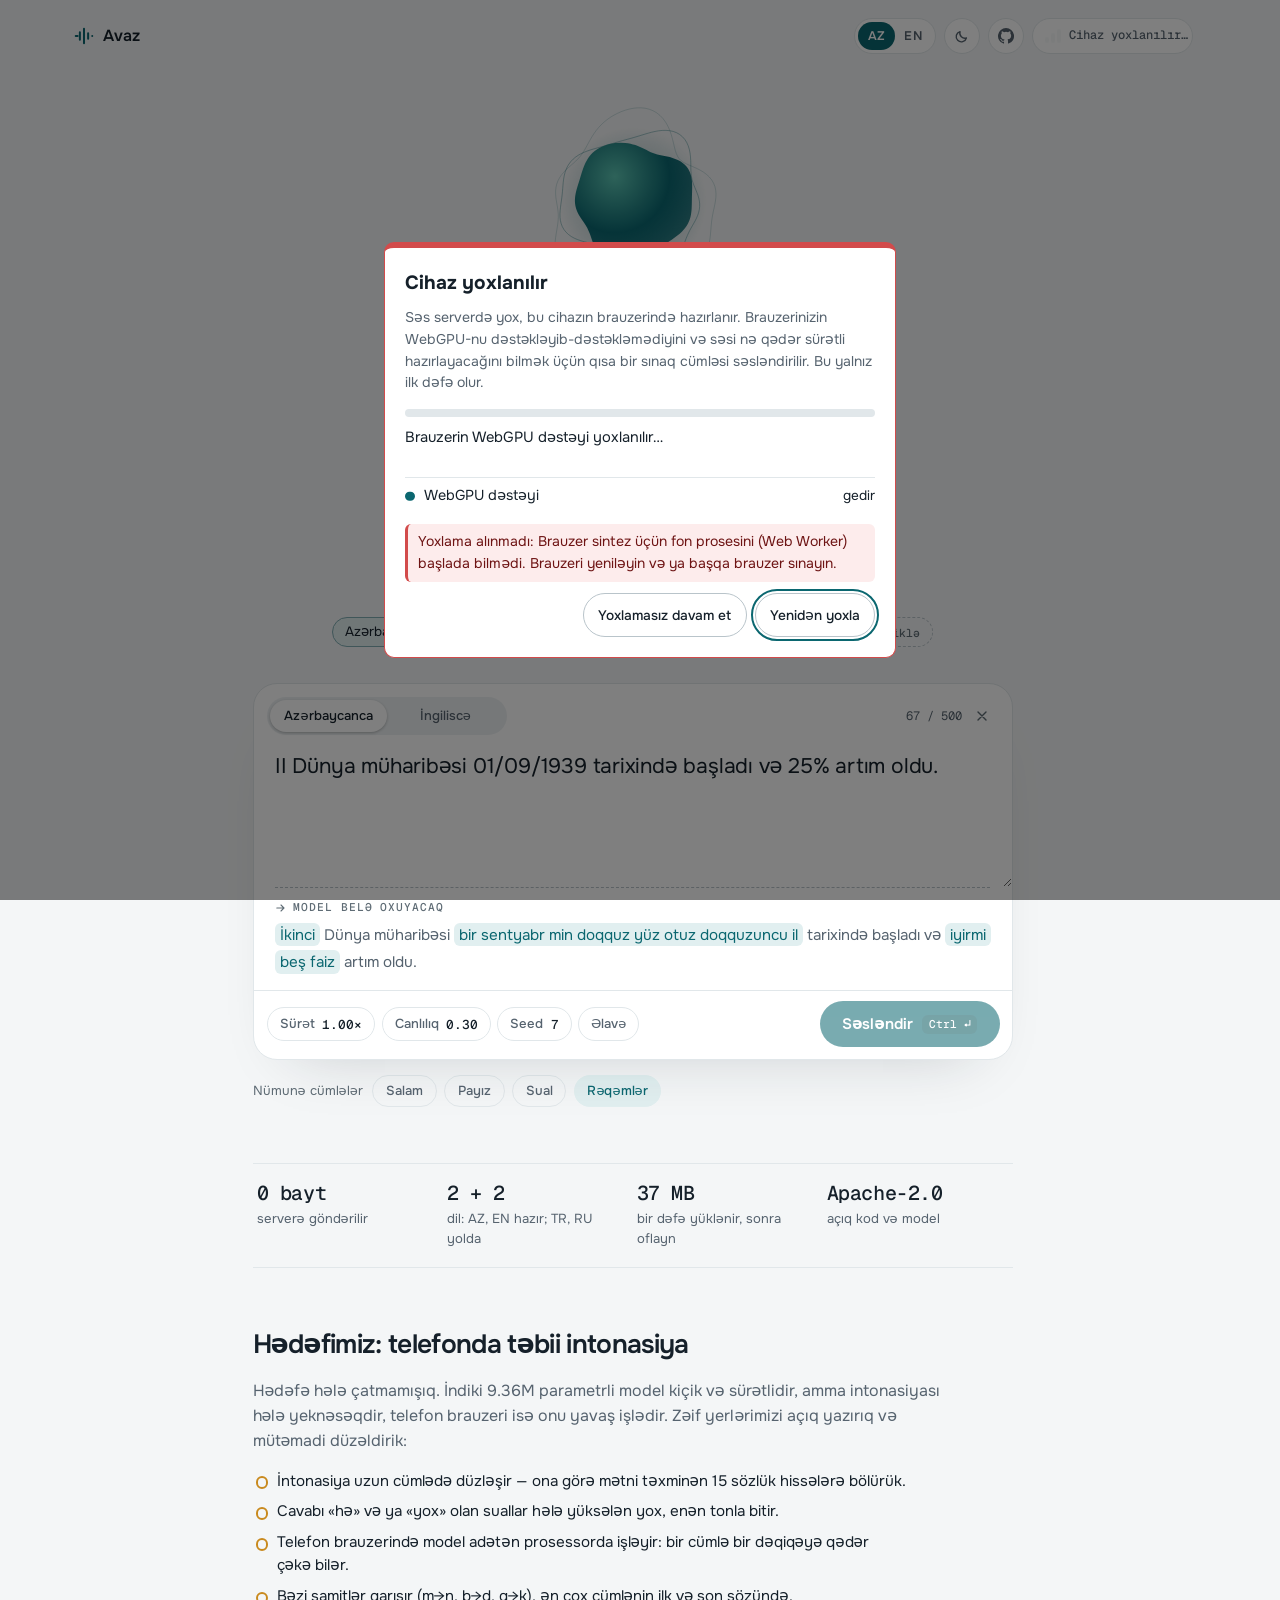
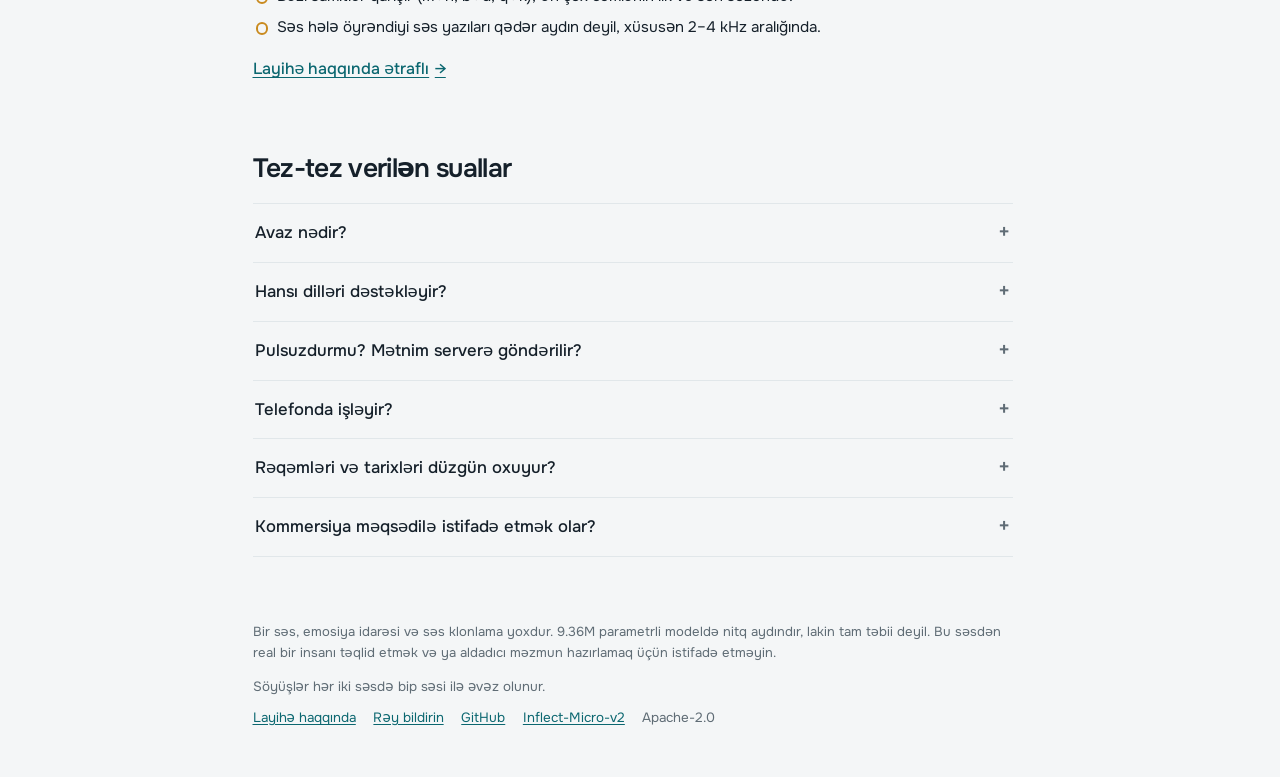
==== commit 45a04122: "docs: describe v2.1 instead of v1 READMEs, model card, Hub and Kaggle metadata, About pages, llms.tx" ====
--- a/web/index.html
+++ b/web/index.html
@@ -225,7 +225,7 @@
           <span id="parameters-heading" class="visually-hidden" data-l10n="parameters">Parametrlər</span>
           <div class="chips" role="group" aria-labelledby="parameters-heading">
             <button type="button" class="chip" data-panel="speed" aria-expanded="false" aria-controls="panel-speed"><span data-l10n="speed_label">Sürət</span><span id="speed-value" class="chip-value">1.00×</span></button>
-            <button type="button" class="chip" data-panel="variation" aria-expanded="false" aria-controls="panel-variation"><span data-l10n="chip_variation">Canlılıq</span><span id="variation-value" class="chip-value">0.67</span></button>
+            <button type="button" class="chip" data-panel="variation" aria-expanded="false" aria-controls="panel-variation"><span data-l10n="chip_variation">Canlılıq</span><span id="variation-value" class="chip-value">0.30</span></button>
             <button type="button" class="chip" data-panel="seed" aria-expanded="false" aria-controls="panel-seed"><span data-l10n="seed_label">Seed</span><span id="seed-value" class="chip-value">7</span></button>
             <button type="button" class="chip" data-panel="more" aria-expanded="false" aria-controls="panel-more"><span data-l10n="chip_more">Əlavə</span></button>
           </div>
@@ -241,7 +241,7 @@
         </div>
         <div id="panel-variation" class="tune" hidden>
           <span aria-hidden="true" data-l10n="variation_steady">Sabit</span>
-          <input id="variation" type="range" min="0" max="1" step="0.001" value="0.667" data-l10n-aria="chip_variation" aria-label="Canlılıq" />
+          <input id="variation" type="range" min="0" max="1" step="0.001" value="0.3" data-l10n-aria="chip_variation" aria-label="Canlılıq" />
           <span aria-hidden="true" data-l10n="variation_lively">Canlı</span>
         </div>
         <div id="panel-seed" class="tune tune-wrap" hidden>
@@ -331,9 +331,10 @@
         <p data-l10n="mission_text">Hədəfə hələ çatmamışıq. İndiki 9.36M parametrli model kiçik və sürətlidir, amma intonasiyası hələ yeknəsəqdir, telefon brauzeri isə onu yavaş işlədir. Zəif yerlərimizi açıq yazırıq və mütəmadi düzəldirik:</p>
         <ul class="weak-list">
           <li data-l10n="weak_1">İntonasiya uzun cümlədə düzləşir — ona görə mətni təxminən 15 sözlük hissələrə bölürük.</li>
-          <li data-l10n="weak_2">eSpeak sözlərin 92%-ni vurğulayır və oxunuş yeknəsəq çıxır; öz vurğu qatımız hələ sınaqdadır.</li>
+          <li data-l10n="weak_2">Cavabı «hə» və ya «yox» olan suallar hələ yüksələn yox, enən tonla bitir.</li>
           <li data-l10n="weak_3">Telefon brauzerində model adətən prosessorda işləyir: bir cümlə bir dəqiqəyə qədər çəkə bilər.</li>
-          <li data-l10n="weak_4">Vokoder bəzi cümlələrdə metal tembr qoyur.</li>
+          <li data-l10n="weak_4">Bəzi samitlər qarışır (m→n, b→d, q→k), ən çox cümlənin ilk və son sözündə.</li>
+          <li data-l10n="weak_5">Səs hələ öyrəndiyi səs yazıları qədər aydın deyil, xüsusən 2–4 kHz aralığında.</li>
         </ul>
         <a class="more-link" href="./about.html" data-about-link><span data-l10n="mission_more">Layihə haqqında ətraflı</span> <span aria-hidden="true">→</span></a>
       </section>
@@ -345,7 +346,7 @@
         <details><summary><span data-l10n="faq_q3">Pulsuzdurmu? Mətnim serverə göndərilir?</span></summary><p data-l10n="faq_a3">Pulsuzdur və qeydiyyat tələb etmir; bir dəfəyə ən çoxu 500 simvol səsləndirilir. Mətn və səs cihazınızdan çıxmır: model brauzerdə işləyir və ilk yükləmədən sonra internetsiz də işləyir.</p></details>
         <details><summary><span data-l10n="faq_q4">Telefonda işləyir?</span></summary><p data-l10n="faq_a4">İşləyir, amma telefon brauzerində model adətən prosessorda işlədiyi üçün yavaşdır: bir cümlə bir dəqiqəyə qədər çəkə bilər. Ən sürətlisi kompüterdə Chrome və ya Edge-dir. Telefonda sürət və intonasiya bizim əsas işimizdir.</p></details>
         <details><summary><span data-l10n="faq_q5">Rəqəmləri və tarixləri düzgün oxuyur?</span></summary><p data-l10n="faq_a5">Azərbaycanca mətndə bəli: «25%» — «iyirmi beş faiz», «01/09/1939» — «bir sentyabr min doqquz yüz otuz doqquzuncu il», «II» — «İkinci». Model nəyi oxuyacağını yazarkən mətnin altında görürsünüz.</p></details>
-        <details><summary><span data-l10n="faq_q6">Kommersiya məqsədilə istifadə etmək olar?</span></summary><p data-l10n="faq_a6">Kod və model çəkiləri Apache-2.0-dır, işlətmək məhdudlaşdırılmır. Yeganə şərt fonemləşdiricidən gəlir: eSpeak NG və phonemizer GPL-3.0-or-later-dir, onlarla birləşmiş məhsulu yaymaq GPL-3.0 öhdəlikləri gətirir. Çıxış yolu: model öncədən fonemləşdirilmiş mətni qəbul edir (accepts_prephonemized_input). Azərbaycanca təlim datası müəllifinin icazəsi ilə, adının çəkilməsi şərti ilə istifadə olunub. İngilis səsi sintetikdir və Apache-2.0-dır, amma açıq-çəkidir, açıq-data deyil. Bu, hüquqi məsləhət deyil.</p></details>
+        <details><summary><span data-l10n="faq_q6">Kommersiya məqsədilə istifadə etmək olar?</span></summary><p data-l10n="faq_a6">Kod və model çəkiləri Apache-2.0-dır, işlətmək məhdudlaşdırılmır. Yeganə şərt fonemləşdiricidən gəlir: eSpeak NG və phonemizer GPL-3.0-or-later-dir, onlarla birləşmiş məhsulu yaymaq GPL-3.0 öhdəlikləri gətirir. Çıxış yolu: model öncədən fonemləşdirilmiş mətni qəbul edir (accepts_prephonemized_input). Modelin ilk öyrədildiyi Azərbaycan dataseti müəllifinin icazəsi ilə, adının çəkilməsi şərti ilə istifadə olunub. İngilis səsi sintetikdir və Apache-2.0-dır, amma açıq-çəkidir, açıq-data deyil. Bu, hüquqi məsləhət deyil.</p></details>
       </section>
     </main>
 
